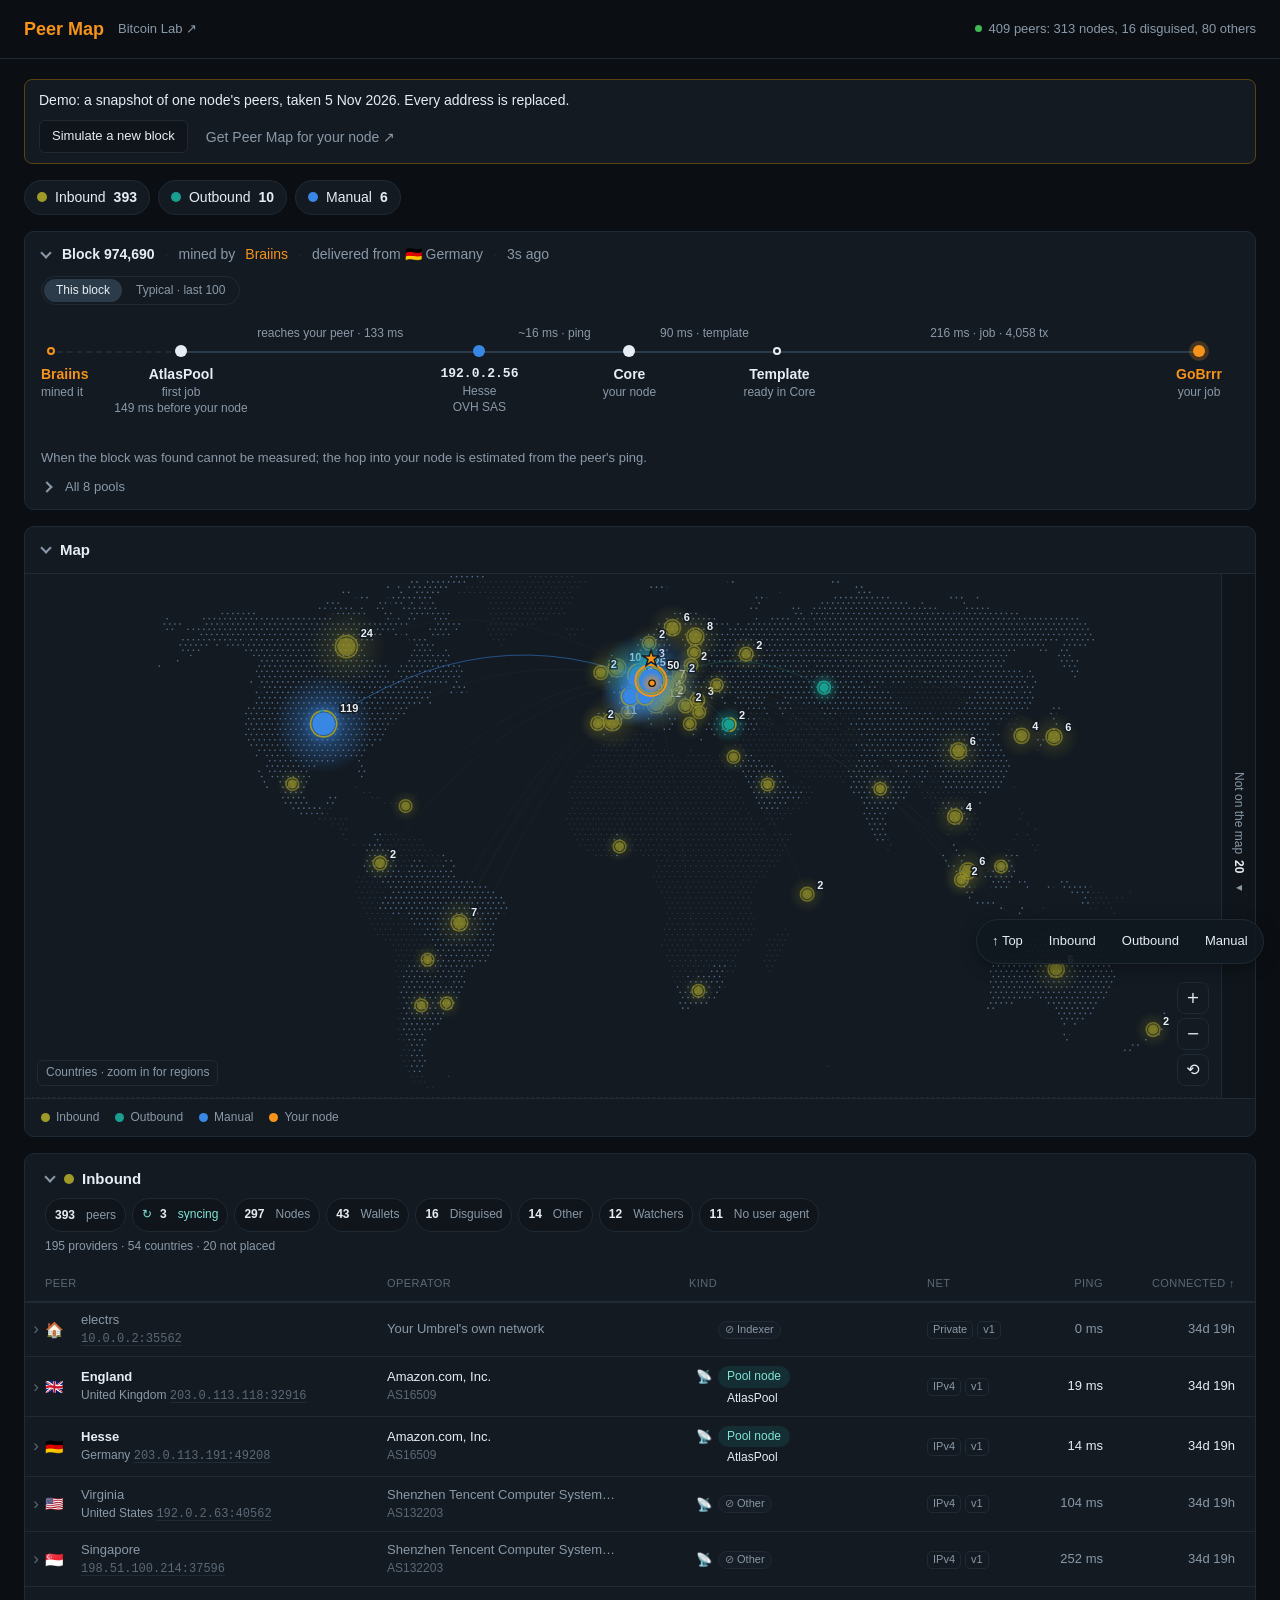
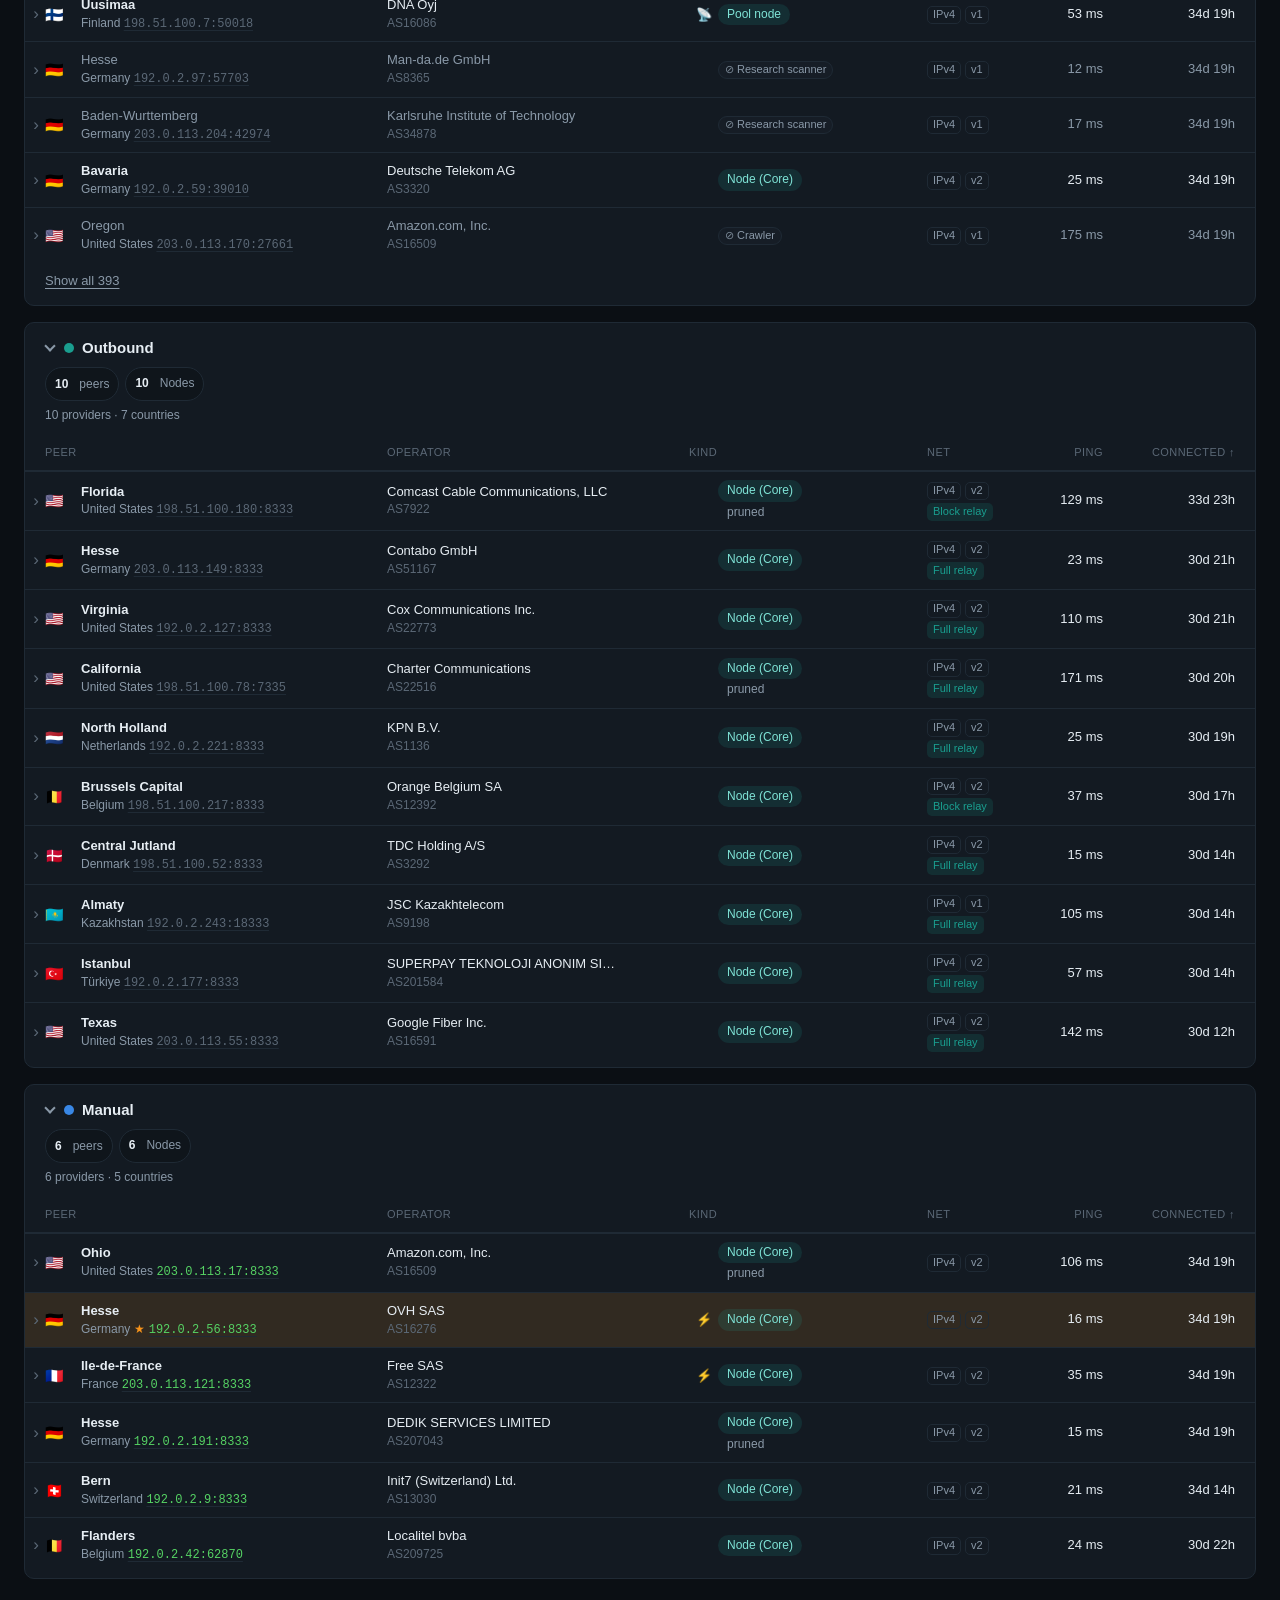
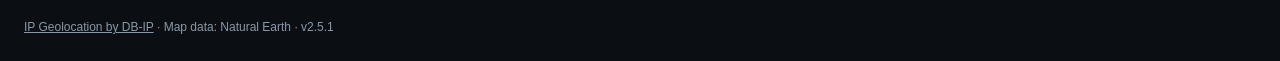
==== index.html @ 1c5660c0 "Peer Map and Bitcoin Lab demo: a snapshot of one node, every address replaced Co-Authored-By: Claude" ====
<!doctype html>
<html lang="en">
<head>
  <meta charset="utf-8">
  <meta name="viewport" content="width=device-width, initial-scale=1">
  <meta name="color-scheme" content="dark">
  <title>Peer Map</title>
  <meta property="og:title" content="Peer Map">
  <meta property="og:type" content="website">
  <meta property="og:image" content="https://peermap.xyz/preview.png">
  <meta property="og:image:width" content="512">
  <meta property="og:image:height" content="512">
  <link rel="icon" href="icon.svg" type="image/svg+xml">
  <link rel="apple-touch-icon" href="apple-touch-icon.png">
  <meta name="theme-color" content="#0b0f14">
  <link rel="stylesheet" href="style.css">
  <script src="demo-sim.js"></script>
  <script src="demo.js"></script>
  <script src="app.js" defer></script>
  <link rel="stylesheet" href="demo-welle.css">
</head>
<body>
  <!-- Rolls across the page once when a new block lands; see pulseBlock in app.js. -->
  <div class="block-wave" id="blockWave" aria-hidden="true"></div>
  <header class="topbar">
    <h1>Peer Map</h1>
    <a id="sibling-link" class="sibling-link" hidden target="bitcoin-lab">Bitcoin Lab &#8599;</a>
    <span class="status-pill" id="status">Loading peers…</span>
  </header>

  <main>
    <div class="banner banner-demo" id="demo" hidden style="background:var(--panel);border-color:#5a4312;color:var(--text);display:flex;flex-wrap:wrap;align-items:center;gap:10px 18px"><span style="flex:1 1 100%">Demo: a snapshot of one node's peers, taken 5&nbsp;Nov&nbsp;2026. Every address is replaced.</span><button type="button" class="btn" id="demo-block">Simulate a new block</button><a href="https://github.com/benunskilled/peer-map" style="color:var(--muted);text-decoration:none;white-space:nowrap">Get Peer Map for your node &#8599;</a></div><style>#demo::before{content:none}</style>
    <p class="banner banner-error" id="error" hidden></p>
    <div class="banner banner-paused" id="paused" hidden>
      <span>Paused after 30 minutes without activity - Bitcoin Core is not being asked for peers.</span>
      <button class="btn" id="resume">Resume</button>
    </div>

    <div class="filters" role="group" aria-label="Show connection types">
      <button class="chip" data-group="inbound" aria-pressed="true"><span class="swatch"></span>Inbound <b data-count="inbound">0</b></button>
      <button class="chip" data-group="outbound" aria-pressed="true"><span class="swatch"></span>Outbound <b data-count="outbound">0</b></button>
      <button class="chip" data-group="manual" aria-pressed="true"><span class="swatch"></span>Manual <b data-count="manual">0</b></button>
      <span class="place-filter" id="placeFilter" hidden>
        Showing <b id="placeFilterName"></b>
        <button class="linkish" id="placeFilterClear" aria-label="Clear location filter">×</button>
      </span>
      <!-- Set by clicking an entry in a group's kind line. Sits beside the
           location filter and works with it: both at once means both. -->
      <span class="place-filter" id="kindFilter" hidden>
        Only <b id="kindFilterName"></b>
        <button class="linkish" id="kindFilterClear" aria-label="Clear kind filter">×</button>
      </span>
    </div>

    <!-- One block, in the three roles that must not be confused: who mined
         it, which of your peers brought it here first, and which pool turned
         it into fresh work first. Only there when Bitcoin Lab is next door.

         With a Stratum race for the block, the summary and the route stay
         open and only the full pool list folds away. Without one, the card is
         a single line that opens onto who delivered it: then the summary is
         the fold's own label and #blockSummary stays hidden. -->
    <section class="card block-card" id="blockCard" hidden>
      <div class="block-summary" id="blockSummary" hidden></div>
      <div class="block-route" id="blockRoute" hidden></div>
      <details class="block-more" id="blockMore">
        <summary id="blockMoreLabel"></summary>
        <div class="block-body" id="blockBody"></div>
      </details>
    </section>

    <section class="card map-card" id="mapCard">
      <h2 class="map-head" id="mapHead">Map</h2>
      <div class="map-wrap" id="mapWrap">
        <!-- The viewBox is world.json's size (TestMapSizeInHTML), here so the map
             takes its height before world.json arrives: arriving later, it made
             the page 400px taller after a reload had put the reader back. -->
        <svg id="map" viewBox="0 0 1000 438" role="group" aria-label="World map of connected peers">
          <defs>
            <!-- One soft glow per group: the markers are a light on the map, not a chart. -->
            <radialGradient id="glow-manual"><stop offset="0" stop-color="#3987e5" stop-opacity=".9"/><stop offset=".45" stop-color="#3987e5" stop-opacity=".3"/><stop offset="1" stop-color="#3987e5" stop-opacity="0"/></radialGradient>
            <radialGradient id="glow-inbound"><stop offset="0" stop-color="#9e9a28" stop-opacity=".9"/><stop offset=".45" stop-color="#9e9a28" stop-opacity=".28"/><stop offset="1" stop-color="#9e9a28" stop-opacity="0"/></radialGradient>
            <radialGradient id="glow-outbound"><stop offset="0" stop-color="#1a9e8f" stop-opacity=".9"/><stop offset=".45" stop-color="#1a9e8f" stop-opacity=".3"/><stop offset="1" stop-color="#1a9e8f" stop-opacity="0"/></radialGradient>
            <radialGradient id="glow-home"><stop offset="0" stop-color="#f7931a" stop-opacity=".85"/><stop offset="1" stop-color="#f7931a" stop-opacity="0"/></radialGradient>
          </defs>
          <g id="countries"></g>
          <g id="links"></g>
          <g id="markers"></g>
          <g id="fx"></g>
        </svg>
        <span class="map-level"><span id="mapLevel">Countries</span><span class="map-level-hint" id="mapLevelHint"> · zoom in for regions</span></span>
        <div class="zoom" role="group" aria-label="Zoom">
          <button id="zoomIn" aria-label="Zoom in">+</button>
          <button id="zoomOut" aria-label="Zoom out">−</button>
          <button id="zoomReset" aria-label="Reset view">⟲</button>
        </div>
        <div class="tooltip" id="tooltip" role="tooltip" hidden></div>
      </div>

      <button class="side-tab" id="sideToggle" aria-expanded="false" aria-controls="unplaced">
        <span class="side-tab-label">Not on the map <b id="unplacedCount">0</b></span>
      </button>
      <aside class="unplaced" id="unplaced" hidden>
        <h2>Not on the map</h2>
        <p class="hint">Tor, I2P and CJDNS peers have no location. Inbound IPv6 on umbrelOS arrives through docker-proxy, which hides the peer's real address.</p>
        <table class="mini">
          <thead><tr><th scope="col">Network</th><th scope="col"><span class="swatch s-inbound"></span>In</th><th scope="col"><span class="swatch s-outbound"></span>Out</th><th scope="col"><span class="swatch s-manual"></span>Man.</th></tr></thead>
          <tbody id="unplacedBody"></tbody>
        </table>
      </aside>
      <!-- What the colours on the map mean. -->
      <div class="map-legend">
        <span><span class="swatch s-inbound"></span>Inbound</span>
        <span><span class="swatch s-outbound"></span>Outbound</span>
        <span><span class="swatch s-manual"></span>Manual</span>
        <span><span class="swatch s-home"></span>Your node</span>
      </div>
      <!-- On a phone nothing can be hovered, so the marks the tables use are
           said here, folded. A wide screen says them on hover. -->
      <details class="key">
        <summary>What the marks mean</summary>
        <ul>
          <li><b class="hb">⚡</b> Sends you new blocks without being asked</li>
          <li><b class="hb">📡</b> Gets new blocks from you without asking</li>
          <li class="lab-only"><b class="star">★</b> Delivered the newest block first</li>
          <li class="lab-only"><b class="addr-txt delivered">green address</b> Has delivered a block first</li>
          <li><b class="never-mark">⊘</b> Can't deliver a block first</li>
          <li><span class="kind disg">Disguised</span> Probably not the software it says it is</li>
          <li><b>Tor exit</b> Location and operator are the exit's, not the peer's</li>
        </ul>
      </details>
    </section>

    <div class="tables" id="tables" aria-busy="true"><section class="card group-card skeleton-card"><div class="group-head"><h2>Inbound</h2></div><div class="sk-row"><i></i><i></i></div><div class="sk-row"><i></i><i></i></div><div class="sk-row"><i></i><i></i></div><div class="sk-row"><i></i><i></i></div></section><section class="card group-card skeleton-card"><div class="group-head"><h2>Outbound</h2></div><div class="sk-row"><i></i><i></i></div><div class="sk-row"><i></i><i></i></div><div class="sk-row"><i></i><i></i></div><div class="sk-row"><i></i><i></i></div></section><section class="card group-card skeleton-card"><div class="group-head"><h2>Manual</h2></div><div class="sk-row"><i></i><i></i></div><div class="sk-row"><i></i><i></i></div><div class="sk-row"><i></i><i></i></div><div class="sk-row"><i></i><i></i></div></section></div>
  </main>

  <footer class="foot">
    <a href="https://db-ip.com" target="_blank" rel="noopener noreferrer">IP Geolocation by DB-IP</a>
    · Map data: Natural Earth
    · <span id="version"></span>
  </footer>
</body>
</html>
---- style.css ----
/* Same palette and shapes as the Bitcoin Lab dashboard, so the two apps look
   like one family. Dark only: umbrelOS is dark, and a page that flips to
   light with the system setting flashes white inside it. */
:root {
  color-scheme: dark;
  --bg: #0b0f14;
  --panel: #131a22;
  --panel-2: #0f151b;
  --border: #1f2a35;
  --text: #e6edf3;
  --muted: #8a99a8;
  --faint: #5b6876;
  --accent: #f7931a;
  --good: #3fb950;
  --bad: #f85149;

  --land: #1f2a35;
  --land-hot: #2c3b4a;
  --land-edge: #131a22;

  /* Connection types. One set for both apps of this pair: a peer has the same
     colour in Peer Map and in Bitcoin Lab, because it is the same peer.
     Validated as a categorical set against --panel: worst pair CVD dE 12.6
     (protanopia), normal-vision dE 15.1, contrast >= 3:1.
     Inbound used to be an orange-red, which read as a warning - an inbound peer
     is not a problem - and left no room for any other meaning in red. The
     yellow leans green on purpose, to keep its distance from the Bitcoin orange
     the title and the buttons wear. Nothing here is red: red is kept for the
     Kind pill of a disguised or LinkingLion peer. */
  --manual: #3987e5;
  --inbound: #9e9a28;
  --outbound: #1a9e8f;
}

* { box-sizing: border-box; }
[hidden] { display: none !important; }

body {
  margin: 0;
  background: var(--bg);
  color: var(--text);
  font-family: -apple-system, BlinkMacSystemFont, "Segoe UI", Roboto, sans-serif;
  font-size: 14px;
  line-height: 1.45;
}

/* The header is the same in Bitcoin Lab: title, the other app beside it,
   status on the right - on a phone the status goes under the title. */
.topbar {
  display: flex;
  align-items: center;
  justify-content: space-between;
  padding: 16px 24px;
  border-bottom: 1px solid var(--border);
}
.topbar h1 { font-size: 18px; margin: 0; color: var(--accent); }
/* The link to the other app in the pair. Quiet on purpose: it is an offer, not
   a part of this dashboard. Hidden until the server has said whether Bitcoin
   Lab is installed: then it opens the app or, without it, its GitHub page. */
.sibling-link { margin-right: auto; padding-left: 14px; font-size: 13px; color: var(--muted); text-decoration: none; }
.sibling-link:hover { color: var(--text); }
/* The star in the tables and on the map marks the peer that brought the newest
   block here. It lasts two minutes. */
.peers td .star { color: var(--accent); margin-right: 4px; }
/* On the map the same star sits above the marker that holds the peer, and the
   ring underneath it picks the marker out of a crowded cluster. */
.marker.delivered .ring { stroke: var(--accent); stroke-width: 2; }
.marker .delivered-star { fill: var(--accent); font-size: 13px; paint-order: stroke; stroke: var(--panel); stroke-width: 3px; }

/* ---- one block, all three roles ---- */
.block-card { padding: 0; }
.block-summary, .block-more > summary {
  padding: 12px 16px; display: flex; flex-wrap: wrap;
  align-items: baseline; gap: 4px 10px; font-size: 14px; color: var(--muted);
}
.block-more > summary { cursor: pointer; }
.block-more > summary::-webkit-details-marker { display: none; }
/* A drawn chevron, as in Bitcoin Lab: the old 11px glyph read as a dot. */
.block-more > summary::before {
  content: ""; flex: none; align-self: center; width: 6px; height: 6px; margin: 0 4px 0 2px;
  border-right: 2px solid var(--muted); border-bottom: 2px solid var(--muted);
  transform: rotate(-45deg); transition: transform .15s ease;
}
.block-more > summary:hover::before { border-color: var(--text); }
.block-more[open] > summary::before { transform: translateY(-2px) rotate(45deg); }
/* Under a route the fold is only the full pool list, so it reads as a small
   link rather than as the card's headline. */
.block-more.minor > summary { padding: 0 16px 12px; font-size: 13px; }

/* ---- the route: to scale from the first job, see renderRoute ---- */
.block-route { padding: 0 16px 10px; }
.rt { position: relative; height: 128px; margin: 4px 0 2px; }
.rt-track, .rt-stub { position: absolute; top: 32px; height: 0; border-top: 2px solid var(--land-hot); }
.rt-stub { border-top-style: dashed; border-top-color: var(--border); }
.rt-dot {
  position: absolute; top: 26px; width: 12px; height: 12px; margin-left: -6px;
  border-radius: 50%; background: var(--text);
}
.rt-dot.pool { width: 8px; height: 8px; top: 28px; margin-left: 0; border: 2px solid var(--accent); background: var(--panel); }
.rt-dot.peer { background: var(--muted); }
.rt-dot.peer.manual { background: var(--manual); }
.rt-dot.peer.inbound { background: var(--inbound); }
.rt-dot.peer.outbound { background: var(--outbound); }
.rt-dot.own { background: var(--accent); box-shadow: 0 0 0 4px rgba(247, 147, 26, .22); }
.rt-dot.tpl { width: 8px; height: 8px; top: 28px; margin-left: -6px; background: var(--panel); border: 2px solid var(--text); }
.rt-lab.peer.plain b { font-family: inherit; font-size: 14px; }
.rt-switch { display: inline-flex; gap: 2px; margin: 0 0 10px; padding: 2px; border: 1px solid var(--border); border-radius: 999px; }
.rt-switch button {
  border: 0; background: none; color: var(--muted); font: inherit; font-size: 12px;
  padding: 3px 12px; border-radius: 999px; cursor: pointer;
}
.rt-switch button.on { background: var(--land-hot); color: var(--text); }
.rt-seg {
  position: absolute; top: 6px; transform: translateX(-50%); white-space: nowrap;
  font-size: 12px; color: var(--muted); font-variant-numeric: tabular-nums;
}
.rt-lab {
  position: absolute; top: 46px; transform: translateX(-50%); text-align: center;
  white-space: nowrap; line-height: 1.35;
}
.rt-lab.first { transform: none; text-align: left; }
.rt-lab b { display: block; max-width: 200px; overflow: hidden; text-overflow: ellipsis; font-size: 14px; font-weight: 600; color: var(--text); }
.rt-lab .t { display: block; font-size: 13px; color: var(--text); font-variant-numeric: tabular-nums; }
.rt-lab small {
  display: block; font-size: 12px; color: var(--muted);
  max-width: 200px; overflow: hidden; text-overflow: ellipsis;
}
.rt-lab.first small { margin-right: auto; }
.rt-lab.pool b, .rt-lab.own b, .rt-lab.own .t { color: var(--accent); }
.rt-lab.peer b { font-family: ui-monospace, SFMono-Regular, Menlo, monospace; font-size: 13px; }
.rt-list { width: 100%; border-collapse: collapse; font-size: 13px; margin-bottom: 6px; }
.rt-list td { padding: 3px 10px 3px 0; border-bottom: 1px solid var(--border); }
.rt-list tr:last-child td { border-bottom: 0; }
.rt-list .n { font-weight: 600; color: var(--text); white-space: nowrap; }
.rt-list .num { text-align: right; font-variant-numeric: tabular-nums; white-space: nowrap; width: 1%; }
/* One line on a phone too: a long provider ("Hesse · Amazon.com, Inc.") is cut
   with … and kept whole in the tooltip. max-width: 0 lets the cell take the
   rest of the row instead of widening the table. */
.rt-list .miss { color: var(--muted); max-width: 0; width: 100%; white-space: nowrap; overflow: hidden; text-overflow: ellipsis; }
.rt-list tr.pool .n, .rt-list tr.own .n, .rt-list tr.own .num { color: var(--accent); }
.block-route .note { margin: 0; font-size: 13px; color: var(--muted); }
.block-card .b-height { color: var(--text); font-weight: 600; font-variant-numeric: tabular-nums; }
.block-card .b-sep { color: var(--border); }
.block-card .b-pool { color: var(--accent); }
.block-card .b-pool.raw { color: var(--muted); font-style: italic; }
.block-body { padding: 0 16px 16px; display: flex; flex-direction: column; gap: 14px; }
.block-body h3 {
  margin: 0 0 6px; font-size: 11.5px; letter-spacing: .08em; text-transform: uppercase;
  color: var(--muted); font-weight: 500;
}
.block-body table { width: 100%; border-collapse: collapse; font-size: 13px; }
.block-body td { padding: 4px 10px 4px 0; border-bottom: 1px solid var(--border); }
/* The first and last columns are as wide as their content; whatever is in the
   middle - a location, a pool name - takes the rest. */
.block-body td:first-child, .block-body td:last-child { width: 1%; white-space: nowrap; }
.block-body tr:last-child td { border-bottom: 0; }
.block-body .mono { font-family: ui-monospace, SFMono-Regular, Menlo, monospace; font-size: 12px; }
.block-body .num { text-align: right; font-variant-numeric: tabular-nums; white-space: nowrap; }
.block-body .own { color: var(--accent); }
.block-body .miss { color: var(--muted); }
@media (max-width: 600px) {
  /* On a phone the three columns squeezed the place onto two lines: the
     address takes a line of its own, place and operator share the next. */
  .block-body table.firsts tr { display: flex; flex-wrap: wrap; column-gap: 10px; padding: 4px 0; border-bottom: 1px solid var(--border); }
  .block-body table.firsts tr:last-child { border-bottom: 0; }
  .block-body table.firsts td { display: block; width: auto; padding: 0; border: 0; white-space: normal; }
  .block-body table.firsts td:first-child { flex-basis: 100%; }
}
.block-body .note { margin: 0; font-size: 13px; color: var(--muted); }

.status-pill { font-size: 13px; color: var(--muted); font-variant-numeric: tabular-nums; }

main {
  padding: 20px 24px 40px;
  display: flex;
  flex-direction: column;
  gap: 16px;
  max-width: 1400px;
  margin: 0 auto;
}
@media (max-width: 600px) {
  .topbar { flex-wrap: wrap; gap: 4px 0; padding: 14px 16px; }
  .status-pill { flex-basis: 100%; font-size: 12px; }
  main { padding: 16px 16px 32px; }
}

.card {
  background: var(--panel);
  border: 1px solid var(--border);
  border-radius: 10px;
}

.banner { margin: 0; padding: 10px 14px; border-radius: 8px; border: 1px solid var(--border); background: var(--panel); }
.banner-demo { border-color: #5a4312; }
.banner-demo::before { content: "● "; color: var(--accent); }
.banner-error { border-color: var(--bad); }
.banner-error::before { content: "⚠ "; color: var(--bad); }
.banner-paused { display: flex; align-items: center; justify-content: space-between; gap: 12px; flex-wrap: wrap; border-color: var(--accent); }
code { font-size: 12px; background: var(--panel-2); border: 1px solid var(--border); border-radius: 4px; padding: 0 4px; }

.btn {
  font: inherit; font-size: 13px; color: var(--text); background: var(--panel-2);
  border: 1px solid var(--border); border-radius: 6px; padding: 6px 12px; cursor: pointer;
}
.btn:hover { border-color: var(--accent); }

.filters { display: flex; flex-wrap: wrap; align-items: center; gap: 8px; }
.chip {
  display: inline-flex; align-items: center; gap: 8px;
  min-height: 34px; padding: 6px 12px; border-radius: 999px;
  border: 1px solid var(--border); background: var(--panel); color: var(--text);
  font: inherit; cursor: pointer;
}
.chip b { font-weight: 600; font-variant-numeric: tabular-nums; }
/* The count in a table head looks like a chip but does nothing when clicked. */
.chip.count { cursor: default; }
.chip[aria-pressed="false"] { color: var(--muted); }
.chip[aria-pressed="false"] .swatch { background: transparent; box-shadow: inset 0 0 0 2px var(--muted); }
.chip:focus-visible, .zoom button:focus-visible, .side-tab:focus-visible, .btn:focus-visible,
th button:focus-visible, summary:focus-visible { outline: 2px solid var(--accent); outline-offset: 2px; }

.swatch { display: inline-block; width: 10px; height: 10px; border-radius: 50%; flex: none; }
.chip[data-group="manual"] .swatch, .s-manual { background: var(--manual); }
.chip[data-group="inbound"] .swatch, .s-inbound { background: var(--inbound); }
.chip[data-group="outbound"] .swatch, .s-outbound { background: var(--outbound); }

.place-filter { display: inline-flex; align-items: center; gap: 6px; color: var(--muted); margin-left: 4px; }
.place-filter b { color: var(--text); font-weight: 600; }
td .about { font-size: 12px; color: var(--muted); white-space: pre-line; }
.linkish { border: 0; background: none; color: var(--muted); font-size: 18px; line-height: 1; cursor: pointer; padding: 4px 6px; }
.linkish:hover { color: var(--text); }

/* ---- map card: map | side tab | (optional) panel ---- */
.map-card { display: flex; flex-wrap: wrap; overflow: hidden; }
.map-wrap { position: relative; flex: 1 1 auto; min-width: 0; touch-action: none; }
#map { display: block; width: 100%; height: auto; cursor: grab; user-select: none; }
#map.dragging { cursor: grabbing; }
.land { fill: var(--land); stroke: var(--land-edge); stroke-width: 0.6; }
.land.hot { fill: var(--land-hot); }
/* World view: a dot grid instead of filled countries (see buildDots). The
   shapes fade in as the dots fade out on the way to regions (--dots, set in
   applyView). Without the grid (no canvas) the shapes simply stay. */
#map.dotted .land { fill-opacity: calc(1 - var(--dots, 1)); stroke-opacity: calc(1 - var(--dots, 1)); }
.dots { opacity: var(--dots, 1); pointer-events: none; }
.dots path { fill: none; stroke-linecap: round; stroke-width: 1.15; }
#dotsAll { stroke: #2b3a49; }
#dotsHot { stroke: #4f6e8c; stroke-width: 1.35; }
/* Arcs from every place to this node; the manual ones a little brighter. */
.link { fill: none; stroke-width: 0.7; stroke-opacity: 0.16; stroke-linecap: round; pointer-events: none; }
.l-manual { stroke: var(--manual); stroke-opacity: 0.5; stroke-width: 1; }
.l-inbound { stroke: var(--inbound); stroke-opacity: 0.08; }
.l-outbound { stroke: var(--outbound); stroke-opacity: 0.3; }
.home-mark { pointer-events: none; }
.home-dot { fill: var(--accent); stroke: var(--bg); stroke-width: 1.2; }
.fx-head { fill: #ffd29a; }
.fx-trail { fill: none; stroke: var(--accent); stroke-linecap: round; filter: drop-shadow(0 0 3px var(--accent)); }
.fx-ring { fill: none; stroke: var(--accent); stroke-width: 1.6; }
.marker { cursor: pointer; }
.marker .ring { fill: none; stroke: transparent; }
/* Inbound-only places stay in the background, behind your own and outbound. */
.marker.back .glow { opacity: 0.45; }
.marker.back .core, .marker.back .seg { opacity: 0.6; }
.marker.back:is(:hover, :focus-visible, .selected) :is(.glow, .core, .seg) { opacity: 1; }
.marker .seg { fill: none; stroke-width: 1.6; stroke-linecap: round; }
.seg-manual { stroke: var(--manual); }
.seg-inbound { stroke: var(--inbound); }
.seg-outbound { stroke: var(--outbound); }
.core.c-manual { fill: var(--manual); }
.core.c-inbound { fill: var(--inbound); }
.core.c-outbound { fill: var(--outbound); }
.marker .sel { fill: none; stroke: transparent; }
.marker.selected .sel { stroke: var(--text); stroke-width: 1.5; }
.marker text { fill: var(--text); font-size: 11px; font-weight: 600; paint-order: stroke; stroke: var(--panel); stroke-width: 3px; pointer-events: none; }

.map-level {
  position: absolute; left: 12px; bottom: 12px; font-size: 12px; color: var(--muted);
  background: var(--panel); border: 1px solid var(--border); border-radius: 6px; padding: 3px 8px; pointer-events: none;
}
.zoom { position: absolute; right: 12px; bottom: 12px; display: flex; flex-direction: column; gap: 4px; }
.zoom button {
  width: 32px; height: 32px; border-radius: 8px; border: 1px solid var(--border);
  background: var(--panel); color: var(--text); font: 16px/1 system-ui, sans-serif; cursor: pointer;
}
.zoom button:hover { border-color: var(--accent); }
@media (max-width: 600px) {
  /* On a phone the world is small and the buttons covered Asia and Australia:
     the box grows by a strip under the map, and the buttons sit in it, in a row. */
  .map-wrap { padding-bottom: 36px; }
  .zoom { right: 6px; bottom: 4px; gap: 4px; flex-direction: row; }
  .zoom button { width: 28px; height: 28px; }
  .map-level { left: 6px; bottom: 8px; font-size: 11px; }
  .map-level-hint { display: none; }
}

.tooltip {
  position: absolute; pointer-events: none; z-index: 2; min-width: 170px;
  background: var(--panel-2); color: var(--text); border: 1px solid var(--border); border-radius: 8px;
  padding: 8px 10px; box-shadow: 0 6px 18px rgba(0, 0, 0, 0.5);
}
.tooltip h3 { margin: 0; font-size: 13px; }
.tooltip .sub { color: var(--muted); font-size: 12px; margin-bottom: 4px; }
.tooltip .row { display: flex; align-items: center; gap: 8px; color: var(--muted); }
.tooltip .row b { margin-left: auto; color: var(--text); font-variant-numeric: tabular-nums; }

.side-tab {
  flex: none; width: 34px; border: 0; border-left: 1px solid var(--border);
  background: var(--panel-2); color: var(--muted); cursor: pointer; padding: 12px 0; font: inherit; font-size: 12px;
}
.side-tab:hover { color: var(--text); }
.side-tab-label { writing-mode: vertical-rl; display: inline-flex; align-items: center; gap: 6px; }
.side-tab-label::after { content: "◂"; }
.side-tab[aria-expanded="true"] .side-tab-label::after { content: "▸"; }
.side-tab b { color: var(--text); font-weight: 600; font-variant-numeric: tabular-nums; }

.unplaced { flex: none; width: 290px; border-left: 1px solid var(--border); padding: 16px; }
.unplaced h2 { font-size: 15px; margin: 0 0 6px; }
.hint { color: var(--muted); margin: 0 0 12px; font-size: 12px; }
.mini { width: 100%; border-collapse: collapse; font-variant-numeric: tabular-nums; font-size: 13px; }
.mini th, .mini td { padding: 6px 4px; text-align: right; border-bottom: 1px solid var(--border); }
.mini th:first-child, .mini td:first-child { text-align: left; }
.mini th { font-weight: 500; color: var(--muted); font-size: 11px; white-space: nowrap; }
.mini .swatch { width: 8px; height: 8px; margin-right: 4px; }

@media (max-width: 860px) {
  /* Stacked, the map takes the full width and the height that goes with it.
     Still wrapping, the column was sized by the map's content, and the
     browser took a map of no width yet as 300 px (131 high): in Chrome the
     box stayed that low and the map ran over the legend, in Safari the map
     itself shrank to 300 px, now one, now the other as the map redrew. */
  .map-card { flex-direction: column; flex-wrap: nowrap; }
  .map-wrap { flex: none; width: 100%; }
  .side-tab { width: auto; border-left: 0; border-top: 1px solid var(--border); padding: 8px 12px; text-align: left; }
  .side-tab-label { writing-mode: horizontal-tb; }
  .side-tab-label::after { content: "▾"; }
  .side-tab[aria-expanded="true"] .side-tab-label::after { content: "▴"; }
  .unplaced { width: auto; border-left: 0; border-top: 1px solid var(--border); }
}

/* ---- tables: one card per group; inbound shows its top ten (see renderTables) ---- */
.tables { display: grid; grid-template-columns: minmax(0, 1fr); gap: 16px; }
.group-card { padding: 14px 0 6px; }
.group-head { display: flex; align-items: center; flex-wrap: wrap; gap: 8px 12px; padding: 0 20px; }
.group-head h2 { margin: 0; font-size: 15px; display: flex; align-items: center; gap: 8px; }
.group-card > .scroll, .group-card > .empty { margin-top: 12px; }
.group-card > .more {
  all: unset; cursor: pointer; display: inline-block; margin: 10px 20px 8px; color: var(--muted); font-size: 13px;
  text-decoration: underline; text-underline-offset: 3px;
}
.group-card > .more:hover { color: var(--text); }
.group-card > .more:focus-visible { outline: 2px solid var(--accent); outline-offset: 2px; border-radius: 2px; }

.scroll { overflow-x: auto; }
table.peers { width: 100%; border-collapse: separate; border-spacing: 0; font-size: 13px; font-variant-numeric: tabular-nums; }
/* The three groups share their column widths (alignColumns in app.js): each
   table is measured at its natural width, then laid out fixed so the same
   widths land in the same places. */
table.peers.measure { width: auto; }
table.peers.aligned { table-layout: fixed; }
.peers.aligned td { overflow: hidden; text-overflow: ellipsis; }
/* Laid out, the kind's line may use the whole column; measured, it keeps
   its cap, so one long line does not cost every table a column. */
.peers.aligned small.ua { max-width: none; }
.peers th, .peers td { padding: 9px 12px; text-align: left; white-space: nowrap; border-bottom: 1px solid var(--border); }
.peers tbody tr:not(.focus):not(.delivered-now):hover td { background: #17202a; }
.peers th:first-child, .peers td:first-child { padding-left: 20px; }
.peers th:last-child, .peers td:last-child { padding-right: 20px; }
.peers tbody tr:last-child td { border-bottom: 0; }
.peers th { font-weight: 500; color: var(--faint); font-size: 11px; letter-spacing: .04em; text-transform: uppercase; }
.peers th button { all: unset; cursor: pointer; }
/* After the reset above, which took the focus ring with it. */
.peers th button:focus-visible { outline: 2px solid var(--accent); outline-offset: 2px; }
.peers th[aria-sort="ascending"] button::after { content: " ↑"; }
.peers th[aria-sort="descending"] button::after { content: " ↓"; }
.peers .num { text-align: right; }
.peers .dim { color: var(--muted); }
/* The address doubles as the way over to Bitcoin Lab; it should read as a link
   without turning the table into a wall of blue. */
.peer-jump { color: inherit; text-decoration: underline; text-underline-offset: 3px; text-decoration-color: var(--border); }
.peer-jump:hover { color: var(--accent); text-decoration-color: var(--accent); }
/* Software that passes no blocks on: the row in muted text and a quiet ⊘ pill rather than a colour -
   every hue in this window already means a connection type, and a fourth meaning on the same axis is one a
   colour-blind reader cannot separate. It is not a fault either; a wallet is doing what a wallet does. */
.peers tr.weak td { color: var(--muted); }
/* A peer that has brought a block: its address in green, the same as in Bitcoin Lab. Only the address - whole green
   rows were a lot of colour for one bit. The orange of the newest block's deliverer stays a row. */
.peers tr.delivered-ever .addr-txt { color: #56d364; }
/* The newest block's deliverer, while its star is up - the same two minutes. */
.peers tr.delivered-now td { background: rgba(247,147,26,.13); }
.peers tr.focus td { background: rgba(247,147,26,.10); }
.peers tr.focus td:first-child { box-shadow: inset 3px 0 0 var(--accent); }

/* A table too wide for its card: each row becomes a small card, the address
   on top, the other values wrapping below it. Nothing scrolls sideways. The
   labels are only for values that do not explain themselves. */
/* A tight table drops columns before it turns into cards (fitTables). The
   doubled class outranks the card rules, which show every cell. */
.scroll.scroll[data-drops="1"] .k-conntime,
.scroll.scroll[data-drops="2"] .k-conntime, .scroll.scroll[data-drops="2"] .k-ping,
.scroll.scroll[data-drops="3"] .k-conntime, .scroll.scroll[data-drops="3"] .k-ping, .scroll.scroll[data-drops="3"] .k-net,
.scroll.scroll[data-drops="4"] .k-conntime, .scroll.scroll[data-drops="4"] .k-ping, .scroll.scroll[data-drops="4"] .k-net,
.scroll.scroll[data-drops="4"] .k-operator { display: none; }
.scroll.cards { overflow-x: visible; }
.scroll.cards table, .scroll.cards tbody { display: block; }
.scroll.cards thead { display: none; }
.cards.cards table tr { display: flex; flex-wrap: wrap; align-items: baseline; gap: 3px 14px; padding: 10px 16px; border-bottom: 1px solid var(--border); }
.cards.cards table tr:last-child { border-bottom: 0; }
.cards.cards table tr td { display: block; padding: 0; border: 0; max-width: 100%; min-width: 0; background: none; }
.cards.cards table tr td.k-kind .ua { white-space: normal; }
.cards.cards table tr td.k-kind .about { white-space: pre-line; }
.cards.cards table tr td.k-ping::before,
.cards.cards table tr td.k-conntime::before {
  content: attr(data-label); margin-right: 5px;
  color: var(--muted); font-size: 10px; letter-spacing: .04em; text-transform: uppercase;
}
.cards.cards tr.delivered-now { background: rgba(247,147,26,.13); }
.cards.cards tr.focus { background: rgba(247,147,26,.10); box-shadow: inset 3px 0 0 var(--accent); }
.cards.cards tr.focus td:first-child { box-shadow: none; }
.empty { color: var(--muted); margin: 0 20px 8px; }
/* The mix of peer kinds under a group heading: a summary, not a heading of
   its own, so it stays quiet enough to skip over. */
.kinds { color: var(--muted); font-size: 12px; margin: 6px 20px 0; }

.foot { color: var(--muted); font-size: 12px; max-width: 1400px; margin: 0 auto; padding: 0 24px 24px; }
.foot a { color: var(--muted); }

/* ---- the wave: rolls across the page once when a new block lands ---- */
.block-wave { position: fixed; inset: 0; pointer-events: none; z-index: 20; opacity: 0;
  background: linear-gradient(90deg, transparent 0%, rgba(247,147,26,0) 35%, rgba(247,147,26,.14) 48%, rgba(255,190,110,.28) 50%, rgba(247,147,26,.14) 52%, rgba(247,147,26,0) 65%, transparent 100%);
  background-size: 300% 100%; }
.block-wave.run { animation: block-wave-roll 1.4s ease-out; }
@keyframes block-wave-roll { 0% { opacity: 1; background-position: 100% 0; } 85% { opacity: 1; } 100% { opacity: 0; background-position: 0% 0; } }
@media (prefers-reduced-motion: reduce) { .block-wave.run { animation: none; } }

/* ---- V2 design ---- */
.map-legend { flex: 1 1 100%; display: flex; flex-wrap: wrap; gap: 6px 16px; padding: 10px 16px; border-top: 1px solid var(--border); color: var(--muted); font-size: 12px; }
.map-legend .swatch { width: 9px; height: 9px; margin-right: 6px; vertical-align: -1px; }
.s-home { background: var(--accent); }

/* Group heading: the name, then the count and the kinds as chips. */
.kinds.chips { display: flex; flex-wrap: wrap; gap: 6px; margin: 0; }
/* Under the name in every group, also where a short list would fit beside it
   (Manual). Folded, the count alone stands beside the name. */
.group-card:not(.folded) .group-head > .kinds.chips { flex-basis: 100%; }
.chips .chip { font-size: 12px; color: var(--muted); background: var(--panel-2); border: 1px solid var(--border); border-radius: 999px; padding: 2px 9px; line-height: 1.5; }
.chips .chip i { font-style: normal; color: var(--text); font-weight: 600; margin-right: 3px; }
.kinds.chips .kind-pick { cursor: pointer; font: inherit; font-size: 12px; }
.kinds.chips .kind-pick:hover { color: var(--text); border-color: #33475b; }
.kinds.chips .kind-pick.on { color: var(--text); border-color: var(--accent); }
/* The pools under "Pool node": a second line of chips, one step in. */
/* One level under the kinds: named, and lighter than the kind chips above. */
.kinds.chips.pool-picks { margin: 8px 20px 0 44px; align-items: center; }
/* One level down sits further right, and on one line until "+ n more" is tapped. */
.kinds.chips.pool-picks.one-line { flex-wrap: nowrap; overflow: hidden; }
.kinds.chips.pool-picks.one-line > * { flex: none; }
.pool-picks .picks-label { font-size: 12px; color: var(--muted); margin-right: 2px; }
.kinds.chips.pool-picks .kind-pick { background: transparent; font-size: 11.5px; padding: 1px 8px; }
.ua .pool-name { color: var(--text); }

/* Rows: two lines each. */
.peers td { vertical-align: middle; }
.peers td.peer, .peers td.op { max-width: 280px; overflow: visible; }
.peers td.peer { max-width: 360px; }
.who { display: flex; align-items: center; gap: 10px; min-width: 0; }
.who .flag { font-size: 15px; line-height: 1; margin: 0 7px 0 0; vertical-align: -1px; }
.who-text { min-width: 0; }
.who b, .op-name { display: block; font-weight: 600; max-width: 240px; overflow: hidden; text-overflow: ellipsis; }
.op-name { font-weight: 400; max-width: 230px; }
.peers small { display: block; color: var(--muted); font-size: 12px; max-width: 240px; overflow: hidden; text-overflow: ellipsis; }
.peers small.sub { color: var(--faint); }
/* A Tor exit changes what the row means; it should not sit as faint as the AS number. */
.peers .tor-exit { color: var(--text); }
/* Place and address on one line: room for "United States" and a full IPv4
   address with its port, taken from Kind's spare room - Kind still gets
   whatever is left over. */
.peers td.peer small.sub { max-width: 320px; }
.addr-txt { font: 12px ui-monospace, SFMono-Regular, Menlo, monospace; color: var(--faint); }
a.addr-txt:hover { color: var(--accent); }
/* The pill hangs left by its own padding, so its words start where the line under it does. */
.peers .kind { margin-left: -9px; display: inline-block; max-width: 260px; overflow: hidden; text-overflow: ellipsis; vertical-align: bottom; font-size: 12px; padding: 2px 9px; border-radius: 999px; background: #1a2430; color: var(--text); }
.peers .kind.first { background: rgba(31,191,171,.12); color: #7fe3d6; }
.peers .kind.disg, .peers .kind.lion { background: rgba(248,81,73,.12); color: #e5534b; }
/* On an orange or focused row, and on hover, the see-through red would mix into another colour; laid over the
   panel colour it stays the same red as on a plain row. */
.peers tr:is(.delivered-ever, .delivered-now, .focus) .kind:is(.disg, .lion) { background: linear-gradient(rgba(248,81,73,.12), rgba(248,81,73,.12)), var(--panel); }
.peers .kind.never { margin-left: -7px; font-size: 11px; padding: 0 6px; border: 1px solid var(--border); background: #161d26; color: var(--muted); }
.peers .kind .ico { font-size: 11px; opacity: .85; }
/* Compact-block directions sit beside the kind, as quiet marks like in Lab. */
.peers .kind-head { display: inline-grid; grid-template-columns: 32px minmax(0, auto); align-items: center; gap: 6px; max-width: calc(100% + 9px); margin-left: -9px; vertical-align: bottom; }
.peers .hb-marks { display: flex; align-items: center; justify-content: flex-end; gap: 4px; }
.peers .kind-head > .kind { margin-left: 0; min-width: 0; }
.peers .hb { flex: none; font-size: 13px; line-height: 1; cursor: help; }
/* The grey lines under the pill start where the pill does, past the marks' slot (32px + 6px gap). */
.peers td.k-kind > small, .peers td.k-kind > .about { padding-left: 38px; }
.peers td.k-kind > small.ua { max-width: 318px; }
.peers small.ua { max-width: 280px; margin-top: 2px; font-family: inherit; word-break: normal; color: var(--muted); }
/* The software a peer names tells peers apart: as bright as the operator. */
.peers .net { display: inline-block; font-size: 11px; color: var(--muted); border: 1px solid var(--border); border-radius: 5px; padding: 0 5px; margin-right: 4px; }
/* The kind of outbound connection wears the outbound colour, as in Bitcoin Lab.
   On a line of its own: only outbound peers have one, and beside the other
   two tags it set Net's width for all three tables - empty space in two. */
.peers .net.type { color: var(--outbound); background: rgba(26,158,143,.15); border-color: transparent; display: block; width: max-content; margin-top: 3px; }
.peers tr.weak .who b { color: var(--muted); font-weight: 500; }

/* Cards (a phone): the peer on top with its ping beside it on the right,
   the kind and the software below - every card the same three-line shape. */
.cards.cards table tr { display: grid; grid-template-columns: minmax(0, 1fr) auto; gap: 6px 12px; align-items: start; }
.cards.cards table tr td.k-peer { grid-column: 1; grid-row: 1; }
.cards.cards table tr td.k-ping { grid-column: 2; grid-row: 1; text-align: right; white-space: nowrap; }
.cards.cards table tr td.k-ping::before { display: block; margin: 0 0 2px; }
.cards.cards table tr td.k-kind,
.cards.cards table tr td.k-operator,
.cards.cards table tr td.k-net,
.cards.cards table tr td.k-conntime { grid-column: 1 / -1; }
/* On a phone a long operator name or a Tor/I2P address ends in "…" rather
   than pushing the page sideways. The AS number beside the name stays whole. */
.cards.cards table tr td.k-operator { flex: 1 1 100%; display: flex; align-items: baseline; }
.cards.cards table tr td.k-operator .op-name { display: block; flex: 0 1 auto; min-width: 0; max-width: none; white-space: nowrap; overflow: hidden; text-overflow: ellipsis; }
.cards.cards table tr td.k-operator .sub { flex: 0 0 auto; margin-left: 6px; white-space: nowrap; }
.cards.cards table tr td.k-peer .who, .cards.cards table tr td.k-peer .who-text { min-width: 0; max-width: 100%; }
.cards.cards table tr td.k-peer small.sub { display: block; white-space: nowrap; overflow: hidden; text-overflow: ellipsis; }

/* Phone cards: the kind pill takes the place of the ping, beside the place,
   so a card is one row shorter. */
.cards.cards table tr td.k-ping { display: none; }
.cards.cards table tr td.k-kind { display: contents; }
/* The pill lies over the place line only: country and address below it keep
   the whole width, and the place name gives way to the pill. */
.cards.cards table tr td.k-peer { grid-column: 1 / -1; }
.cards.cards table tr td.k-peer .who b { padding-right: var(--kind-space, 132px); max-width: none; }
.cards.cards table tr td.k-kind > .kind-head { grid-column: 2; grid-row: 1; align-self: start; justify-self: end; margin-left: 0; max-width: 200px; position: relative; z-index: 1; }
.cards.cards table tr td.k-kind .kind { max-width: 150px; }
/* On a card the marks need no fixed slot: an empty one would only take room from the place name. */
.cards.cards table tr td.k-kind .kind-head { display: inline-flex; }
.cards.cards table tr td.k-kind .hb-marks:empty { display: none; }
.cards.cards table tr td.k-kind > small, .cards.cards table tr td.k-kind > .about { grid-column: 1 / -1; padding-left: var(--card-indent); }
.cards.cards table tr { --card-indent: 39px; }
.cards.cards table tr td.k-peer .who .flag { display: inline-block; width: 22px; margin-right: 7px; text-align: center; }

/* A node catching up from this one: the arrow turns slowly, like the block
   wave it is quiet, and stands still when motion is reduced. */
.syncing { color: #7fe3d6; cursor: help; }
.sync-ico { display: inline-block; animation: sync-spin 2s linear infinite; }
@keyframes sync-spin { to { transform: rotate(360deg); } }
@media (prefers-reduced-motion: reduce) { .sync-ico { animation: none; } }
.chip.count.syncing, .kinds .chip.syncing { color: #7fe3d6; cursor: help; }
.chip.syncing .sync-ico { color: #7fe3d6; }
button.chip.syncing { cursor: pointer; }

/* A peer opens with everything known of it on a tap or a click: a row of its
   own under the peer, as wide as the table. Its content is 0 wide and as wide as
   the cell, so it never widens a column. */
.peers tbody tr:not(.detail-row) { cursor: pointer; }
.peers tr.open td { background: rgba(255,255,255,.03); }
.peers tr.detail-row td { padding: 0 16px 14px; border-top: 0; background: rgba(255,255,255,.03); white-space: normal; }
.pd { width: 0; min-width: 100%; box-sizing: border-box; display: grid; grid-template-columns: 1.3fr 1fr 1fr; gap: 12px; cursor: default; }
.pd-block { background: var(--panel-2); border: 1px solid var(--border); border-radius: 10px; padding: 12px 14px; min-width: 0; font-size: 13px; line-height: 1.45; }
.pd-block h4 { margin: 0 0 8px; font-size: 11px; font-weight: 600; letter-spacing: .08em; text-transform: uppercase; color: var(--faint); }
.pd-about { margin: 0 0 6px; color: var(--text); }
/* Claims, Probably, Also: the tag on the left, the text wrapping beside it,
   in the same column as the reasons of the flags below. */
.pd-about.tagged { display: grid; grid-template-columns: 92px 1fr; align-items: baseline; }
.pd-tag { display: inline-block; min-width: 62px; font-size: 11px; color: var(--faint); text-transform: uppercase; letter-spacing: .05em; }
.pd-tag.probably { color: var(--accent); }
/* The word on the left, its reason beside it: a second line starts under the
   reason, not under the word, and the reasons of all rows start in one column
   (a longer word moves only its own reason). */
.pd-flag-row { display: grid; grid-template-columns: minmax(92px, max-content) 1fr; align-items: baseline; margin: 0 0 7px; color: var(--muted); }
.pd-flag-row .pd-flag { justify-self: start; }
/* Under "never first" when Bitcoin Lab is not installed: where to find out more. */
.pd-flag-row .pd-more { grid-column: 2; margin-top: 3px; }
.pd-flag-row .pd-more a { color: var(--accent); text-decoration: none; white-space: nowrap; }
.pd-flag-row .pd-more a:hover { text-decoration: underline; text-underline-offset: 3px; }
.pd-flag { display: inline-block; margin-right: 6px; padding: 1px 9px; border-radius: 999px; border: 1px solid var(--border); background: #161d26; color: var(--text); font-size: 12px; white-space: nowrap; }
.pd-flag.sync { color: #7fe3d6; border-color: rgba(31,191,171,.45); background: rgba(31,191,171,.10); }
.pd-facts { display: grid; grid-template-columns: auto minmax(0, 1fr); gap: 5px 10px; margin-bottom: 12px; font-size: 12px; }
.pd-fact { display: contents; }
.pd-fact > span:last-child { text-align: right; font-variant-numeric: tabular-nums; }
.pd-label { font-size: 11px; color: var(--faint); text-transform: uppercase; letter-spacing: .05em; }
.pd-small { font-size: 12px; color: var(--muted); }
.pd-traffic { display: flex; flex-direction: column; gap: 6px; }
.pd-bar { display: flex; height: 8px; border-radius: 999px; overflow: hidden; background: #141b23; gap: 2px; }
.pd-sent { background: var(--accent); min-width: 3px; }
.pd-got { background: #1fbfab; min-width: 3px; }
.pd-ua { margin: 0 0 8px; font-family: ui-monospace, SFMono-Regular, Menlo, monospace; font-size: 12.5px; color: var(--text); overflow-wrap: anywhere; }
.pd-svc { display: flex; flex-wrap: wrap; gap: 5px; margin-bottom: 8px; }
.pd-chip { padding: 1px 8px; border-radius: 6px; background: #1a2430; color: var(--muted); font-size: 11.5px; letter-spacing: .02em; }
.pd-chip.none { color: var(--faint); font-style: italic; }
.pd-where { margin: 6px 0 0; color: var(--muted); }
.pd.pd-two { grid-template-columns: 1fr 1fr; }
@media (max-width: 900px) { .pd { grid-template-columns: 1fr 1fr; } .pd-block:first-child { grid-column: 1 / -1; } }
@media (max-width: 900px) { .pd.pd-two .pd-block:first-child { grid-column: auto; } }
@media (max-width: 600px) { .pd { grid-template-columns: 1fr; } }
/* A phone card: the detail is a block under the card's grid, not a cell in it. */
.cards.cards table tr.detail-row { display: block; border-top: 0; padding: 0; }
.cards.cards table tr.detail-row td { display: block; padding: 0 12px 14px; }
.cards.cards table tr.detail-row td::before { content: none; }
/* The arrow that says a peer opens; it turns down while it is open. */
.who { position: relative; }
.chev { background: none; border: 0; padding: 0; font-family: inherit; position: absolute; left: -15px; top: 50%; margin-top: -9px; width: 12px; text-align: center; font-size: 17px; line-height: 18px; color: var(--faint); transition: transform .15s ease; pointer-events: none; }
.peers tr:hover .chev, .peers tr.open .chev { color: var(--muted); }
.peers tr.open .chev { transform: rotate(90deg); }
.chev:focus-visible { outline: 2px solid var(--muted); outline-offset: 2px; border-radius: 3px; }
@media (prefers-reduced-motion: reduce) { .chev { transition: none; } }
/* The way over to Bitcoin Lab from an opened peer: a button a finger can hit. */
.pd-lab { display: inline-block; margin-top: 10px; padding: 8px 14px; border-radius: 8px; border: 1px solid var(--border); background: #161d26; color: var(--text); font-size: 13px; text-decoration: none; }
.pd-lab:hover { border-color: var(--accent); }
td .about.short { display: -webkit-box; -webkit-line-clamp: 2; -webkit-box-orient: vertical; overflow: hidden; }
td .about.clip { display: -webkit-box; -webkit-line-clamp: 3; -webkit-box-orient: vertical; overflow: hidden; }


/* --- Feel (28.10.2026) --- */
/* Small links get a finger-sized target without looking any bigger. */
.sibling-link, .group-card > .more { position: relative; }
.sibling-link::after, .group-card > .more::after { content: ""; position: absolute; inset: -12px -8px; }
/* Chips change state softly. */
.chip { transition: border-color .12s ease, color .12s ease, background-color .12s ease; }
/* A panel opened by a tap fades in; one redrawn by a refresh does not. */
.detail-row.opening .pd { animation: pd-in .18s ease-out; }
@keyframes pd-in { from { opacity: 0; transform: translateY(-4px); } }
/* A peer that has just connected lights up once. */
tr.arrived > td { animation: arrived 2.4s ease-out; }
/* As a card the row is one box: it lights up whole. */
.cards tr.arrived { animation: arrived 2.4s ease-out; }
.cards tr.arrived > td { animation: none; }
@keyframes arrived { from { background-color: rgba(247, 147, 26, .16); } }
/* Scrolling back up on a phone: the sections, a tap away. */
.jump-bar { position: fixed; z-index: 30; left: 50%; top: 8px; transform: translate(-50%, -64px); display: flex; gap: 4px; padding: 4px; border-radius: 999px; background: rgba(17, 24, 32, .92); border: 1px solid var(--border); box-shadow: 0 4px 16px rgba(0, 0, 0, .35); transition: transform .2s ease; max-width: calc(100vw - 16px); }
.jump-bar.shown { transform: translate(-50%, 0); }
.jump-bar button { font: inherit; font-size: 13px; color: var(--text); background: none; border: 0; padding: 8px 11px; border-radius: 999px; white-space: nowrap; }
.jump-bar button:active { background: var(--panel-2); }
@media (prefers-reduced-motion: reduce) {
  .chip, .jump-bar { transition: none; }
  .detail-row.opening .pd, tr.arrived, tr.arrived > td { animation: none; }
}
/* With a mouse: the row's place on the map lights up. */
.marker.hover .sel { stroke: var(--accent); stroke-width: 2; }
.marker.hover .glow { opacity: 1; }
/* A row reached with the arrow keys. */
#tables tr[data-anchor]:focus { outline: none; }
#tables tr[data-anchor]:focus-visible > td { background: rgba(247, 147, 26, .07); }
#tables tr[data-anchor]:focus-visible > td:first-child { box-shadow: inset 2px 0 0 var(--accent); }
/* Column headings stay in view over a long table (not as cards). */
@media (min-width: 601px) {
  .scroll:not(.cards) { overflow-x: clip; }
  .peers thead th { position: sticky; top: 0; z-index: 3; background: var(--panel); box-shadow: 0 1px 0 var(--border); }
}
/* With a mouse the sections wait in the bottom right corner. */
.jump-bar.corner { left: auto; right: 16px; top: auto; bottom: 16px; transform: translateY(80px); }
.jump-bar.corner.shown { transform: none; }
@media (prefers-reduced-motion: reduce) { .jump-bar.corner { transition: none; } }

/* Before the first answer, grey rows stand where the peers will be: the page
   does not grow by a screen at once when they arrive, and it reads as
   loading rather than as empty. */
.skeleton-card .group-head h2 { color: var(--muted); }
.sk-row { padding: 14px 20px; border-top: 1px solid var(--border); }
.sk-row i { display: block; height: 10px; border-radius: 5px; background: var(--border); opacity: .55; animation: skeleton 1.4s ease-in-out infinite; }
.sk-row i + i { width: 55%; margin-top: 8px; }
.skeleton-card .sk-row:first-of-type { margin-top: 12px; }
@keyframes skeleton { 50% { opacity: .25; } }
@media (prefers-reduced-motion: reduce) { .sk-row i { animation: none; } }

/* The dot in front of the status line: beats on fresh numbers, grey while
   paused or when the backend did not answer. */
.live-dot { display: inline-block; width: 7px; height: 7px; margin-right: 7px; border-radius: 50%; background: #3fb950; vertical-align: 1px; }
.live-dot.stale { background: var(--muted); }
.live-dot.beat { animation: beat .9s ease-out; }
@keyframes beat { 0% { box-shadow: 0 0 0 0 rgba(63, 185, 80, .7); } 100% { box-shadow: 0 0 0 7px rgba(63, 185, 80, 0); } }
@media (prefers-reduced-motion: reduce) { .live-dot.beat { animation: none; } }

/* A phone card: place, address and pill, the same height for every peer.
   What Core saw is in the panel there (28.10.2026). */
.cards.cards table tr td.k-kind small.ua { display: none; }

/* Every card folds to its title on a tap and stays so on this device; open
   unless the reader closed it (28.10.2026). The chevron is Storage's in the
   Lab: down while open, right while folded. */
.fold-title { cursor: pointer; user-select: none; -webkit-user-select: none; }
.fold-title::before {
  content: ""; flex: none; width: 6px; height: 6px; margin: 0 2px 0 1px;
  border-right: 2px solid var(--muted); border-bottom: 2px solid var(--muted);
  transform: translateY(-2px) rotate(45deg); transition: transform .15s ease;
}
.folded .fold-title::before { transform: rotate(-45deg); }
.fold-title:hover::before { border-color: var(--text); }
.fold-title:focus-visible { outline: 2px solid var(--accent); outline-offset: 3px; border-radius: 4px; }
.group-card.folded { padding-bottom: 14px; }
.group-card.folded > :not(.group-head),
.group-card.folded .group-head > :not(h2, .chips),
.group-card.folded .chips > :not(.count) { display: none; }
.map-head { flex: 1 1 100%; margin: 0; padding: 12px 16px; font-size: 15px; display: flex; align-items: center; gap: 8px; border-bottom: 1px solid var(--border); }
.map-card.folded > :not(.map-head) { display: none; }
.map-card.folded .map-head { border-bottom: 0; }
.block-card.folded.has-route > :not(.block-summary) { display: none; }

/* The open inbound list keeps its name and the way back at the top. */
.stick { position: sticky; top: 0; z-index: 6; height: 0; }
.stick > div {
  position: absolute; left: -1px; right: -1px; top: 0; display: flex; align-items: center; gap: 8px;
  padding: 8px 12px 8px 20px; background: var(--panel); border: 1px solid var(--border); border-radius: 0 0 10px 10px;
  box-shadow: 0 6px 16px rgba(0, 0, 0, .35); font-size: 15px; font-weight: 600;
  opacity: 0; pointer-events: none; transition: opacity .15s;
}
.stick > div .swatch { margin-right: 8px; }
.stick > div .btn { margin-left: auto; }
.stick.on > div { opacity: 1; pointer-events: auto; }
/* A soft edge under the bar, so a row passing beneath fades out instead of
   showing half a line. */
.stick > div::after { content: ""; position: absolute; left: 0; right: 0; top: 100%; height: 20px; background: linear-gradient(var(--panel) 35%, transparent); pointer-events: none; }

/* A small byte table, independent of the peer list's phone-card layout. */
.pd-traffic-types { display: grid; grid-template-columns: minmax(0, 1fr) auto auto; gap: 5px 10px; font-size: 12px; }
.pd-traffic-group, .pd-traffic-row { display: contents; }
.pd-traffic-row > span { text-align: right; font-variant-numeric: tabular-nums; white-space: nowrap; }
.pd-traffic-row > span:first-child { text-align: left; white-space: normal; }
.pd-traffic-heading { color: var(--muted); }

/* What the marks mean - phone only, folded; a wide screen says it on hover. */
.key { display: none; flex: 1 1 100%; border-top: 1px solid var(--border); padding: 10px 16px; color: var(--muted); font-size: 12px; }
.key summary { cursor: pointer; }
.key ul { list-style: none; margin: 8px 0 2px; padding: 0; display: grid; gap: 7px; }
.key li { display: grid; grid-template-columns: 104px 1fr; align-items: center; gap: 10px; }
.key li[hidden] { display: none; }
.key li > :first-child { justify-self: start; font-weight: 400; }
.key .hb { font-size: 13px; }
.key .star { color: var(--accent); }
.key .never-mark { color: var(--muted); }
.key .addr-txt.delivered { color: #56d364; }
.key b { color: var(--text); font-weight: 600; }
.key .kind { display: inline-block; font-size: 12px; padding: 2px 9px; border-radius: 999px; background: #1a2430; color: var(--text); white-space: nowrap; }
.key .kind.disg { background: rgba(248,81,73,.12); color: #e5534b; }
@media (max-width: 600px) { .key { display: block; } }
---- demo-welle.css ----
/* Vorschlag: gleichmäßig von knapp links außerhalb bis knapp rechts außerhalb, ausgeblendet erst draußen */
.block-wave { position: fixed; inset: 0; z-index: 999; pointer-events: none; opacity: 0;
  background: linear-gradient(100deg, transparent 0%, transparent 38%, rgba(247,147,26,.55) 48%, rgba(247,147,26,.85) 50%, rgba(247,147,26,.55) 52%, transparent 62%, transparent 100%);
  background-size: 300% 100%; background-position: 105% 0; }
.block-wave.roll, .block-wave.run { animation: block-wave-roll 1.4s linear; }
@keyframes block-wave-roll { 0% { opacity: 1; background-position: 105% 0; } 92% { opacity: 1; } 100% { opacity: 0; background-position: -5% 0; } }
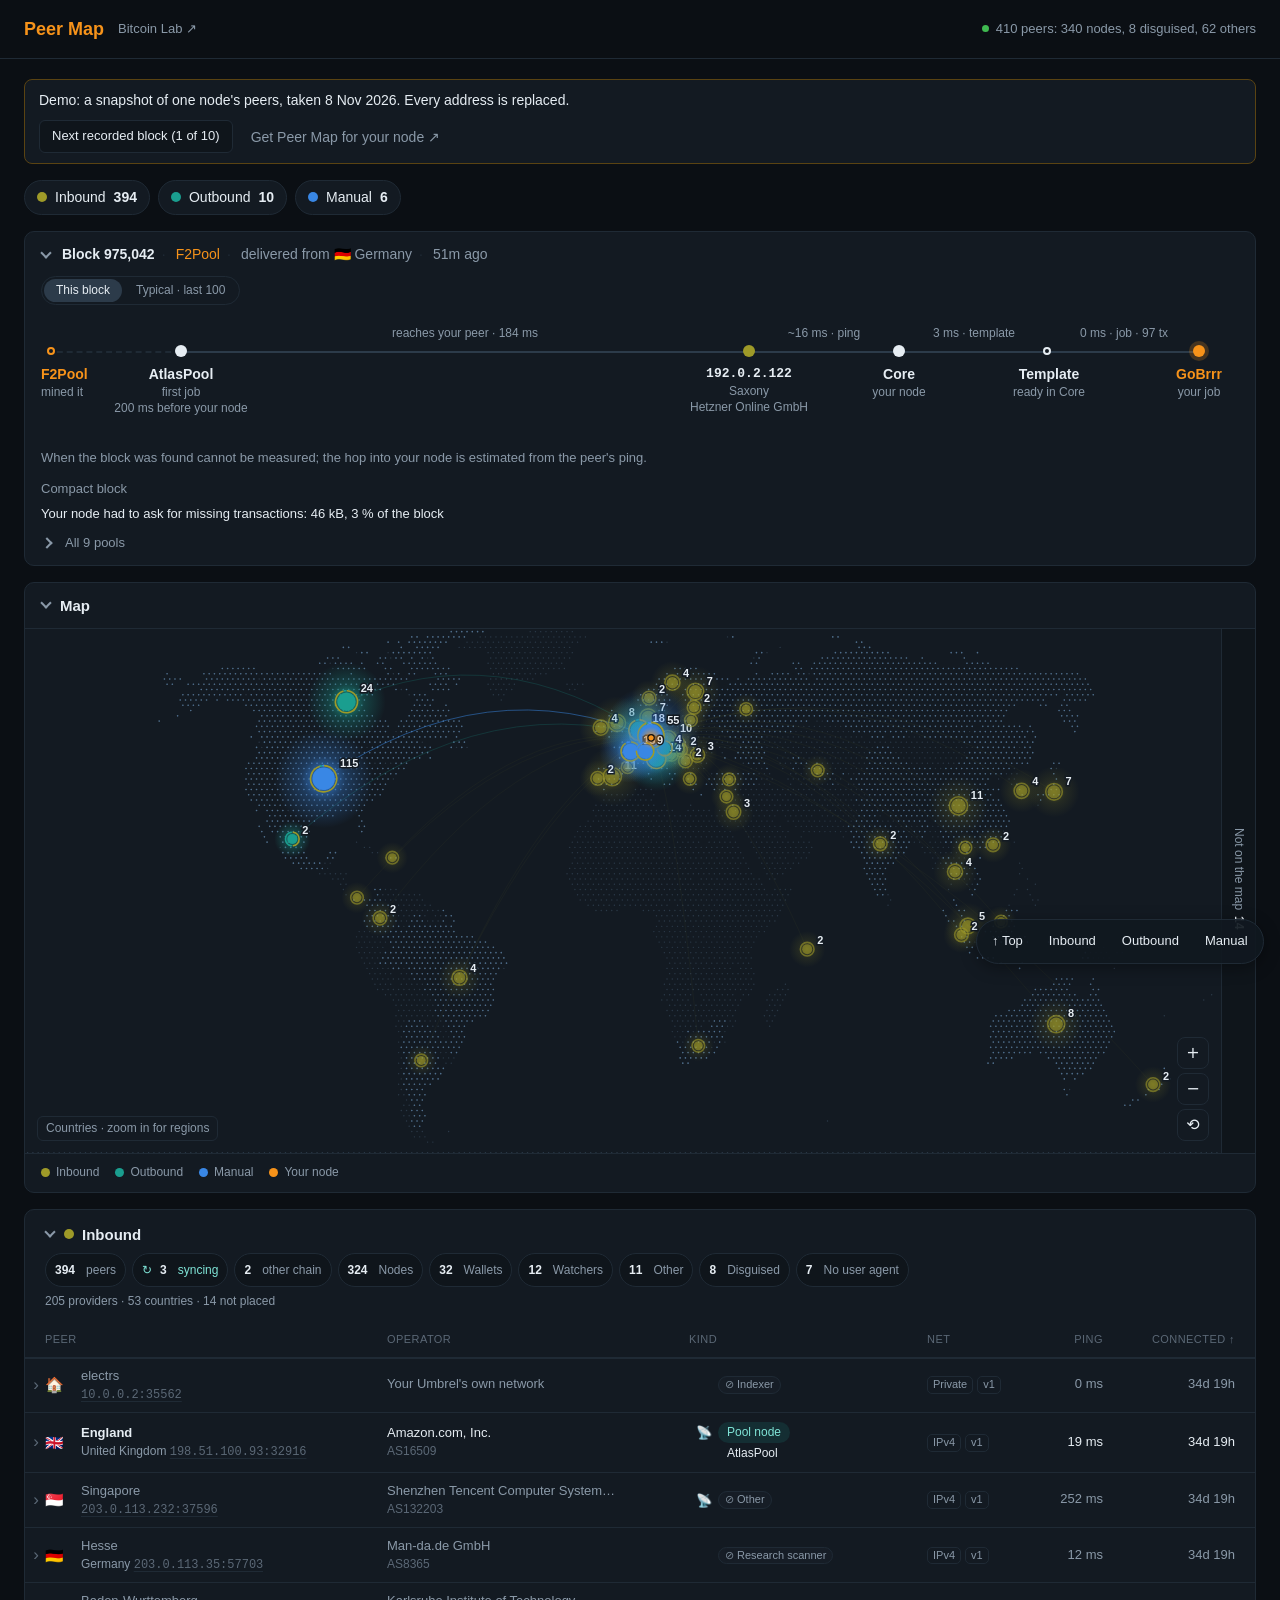
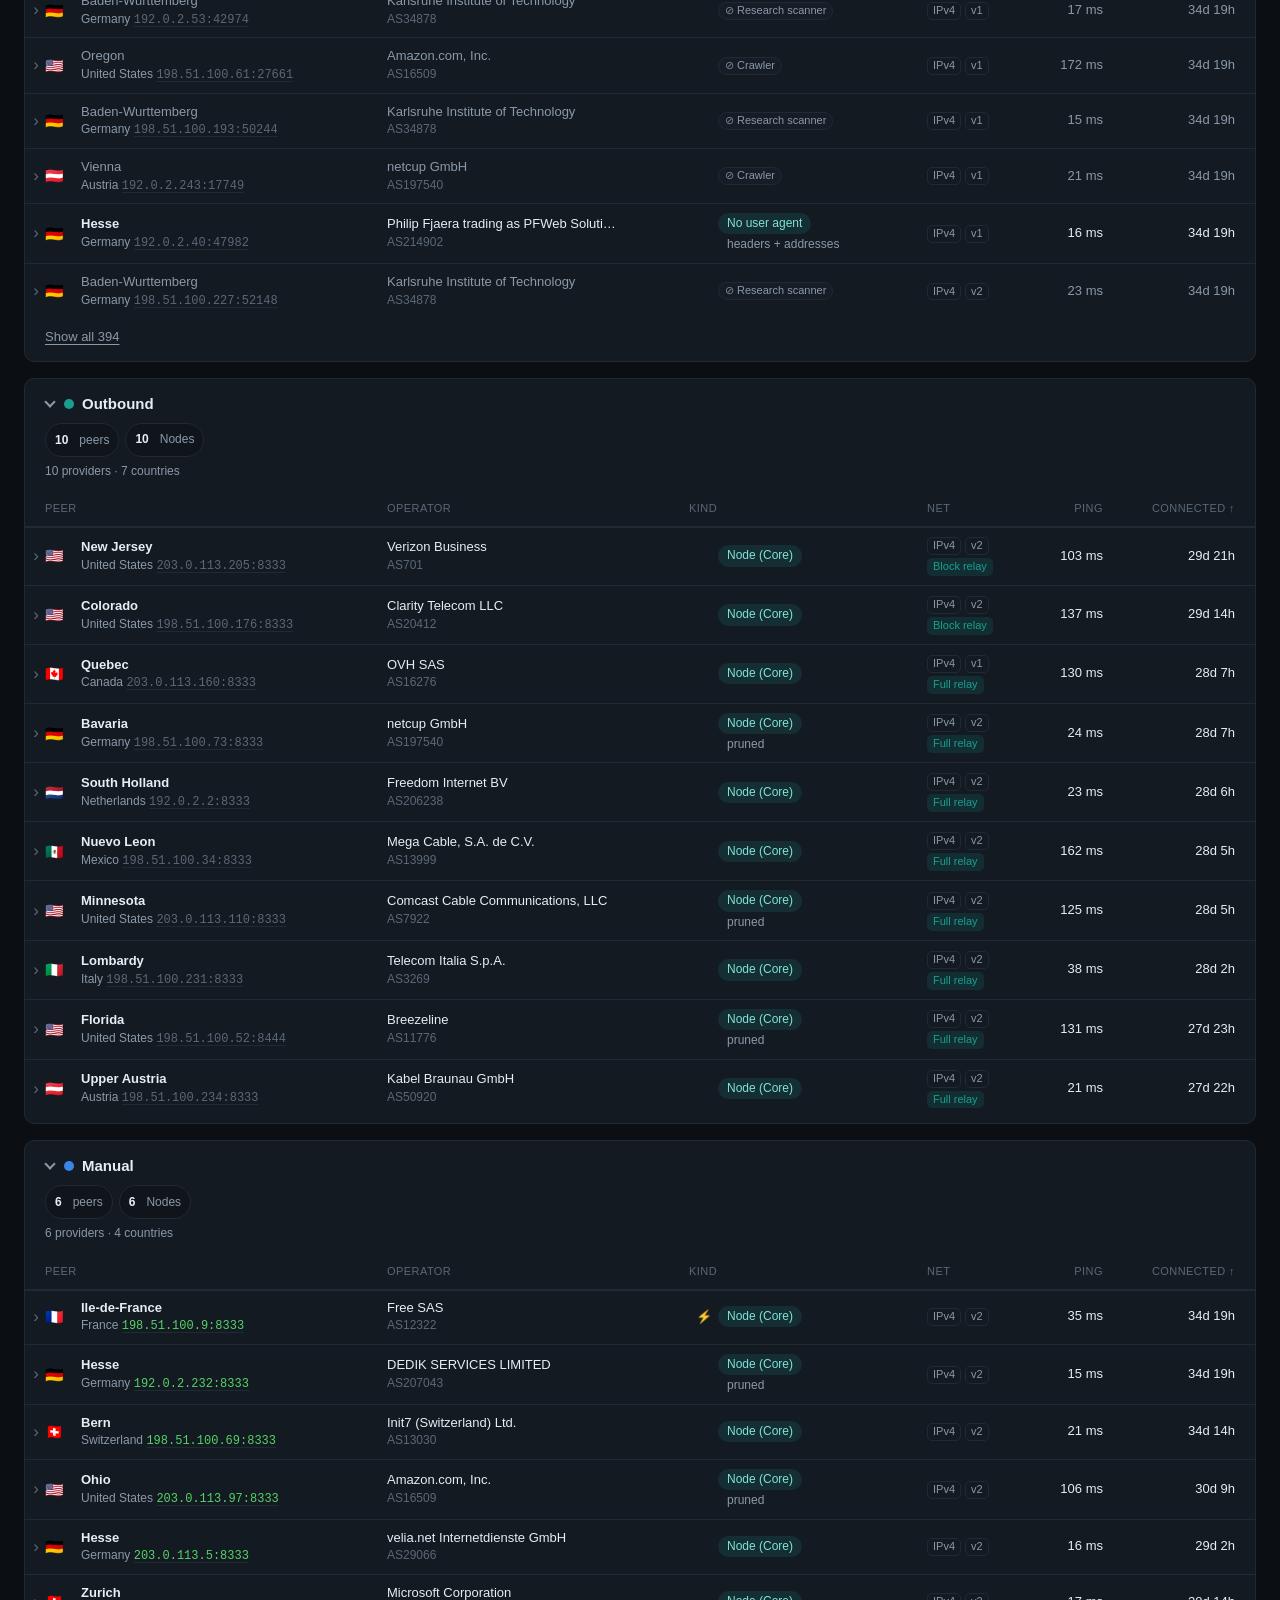
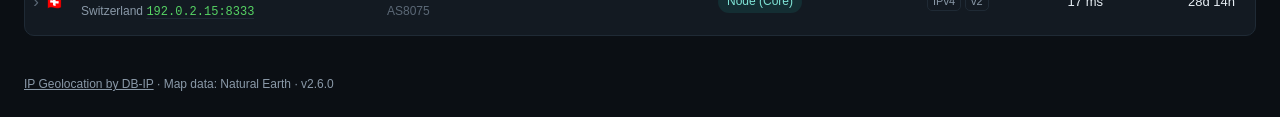
==== commit b1cdd26e: "Demo: ten real blocks from 8 Nov 2026, shown with Bitcoin Lab 2.5.0 and Peer Map 2.7.0 Co-Authored-B" ====
--- a/index.html
+++ b/index.html
@@ -14,7 +14,6 @@
   <link rel="apple-touch-icon" href="apple-touch-icon.png">
   <meta name="theme-color" content="#0b0f14">
   <link rel="stylesheet" href="style.css">
-  <script src="demo-sim.js"></script>
   <script src="demo.js"></script>
   <script src="app.js" defer></script>
   <link rel="stylesheet" href="demo-welle.css">
@@ -29,7 +28,7 @@
   </header>
 
   <main>
-    <div class="banner banner-demo" id="demo" hidden style="background:var(--panel);border-color:#5a4312;color:var(--text);display:flex;flex-wrap:wrap;align-items:center;gap:10px 18px"><span style="flex:1 1 100%">Demo: a snapshot of one node's peers, taken 5&nbsp;Nov&nbsp;2026. Every address is replaced.</span><button type="button" class="btn" id="demo-block">Simulate a new block</button><a href="https://github.com/benunskilled/peer-map" style="color:var(--muted);text-decoration:none;white-space:nowrap">Get Peer Map for your node &#8599;</a></div><style>#demo::before{content:none}</style>
+    <div class="banner banner-demo" id="demo" hidden style="background:var(--panel);border-color:#5a4312;color:var(--text);display:flex;flex-wrap:wrap;align-items:center;gap:10px 18px"><span style="flex:1 1 100%">Demo: a snapshot of one node's peers, taken 8&nbsp;Nov&nbsp;2026. Every address is replaced.</span><button type="button" class="btn" id="demo-block">Next recorded block</button><a href="https://github.com/benunskilled/peer-map" style="color:var(--muted);text-decoration:none;white-space:nowrap">Get Peer Map for your node &#8599;</a></div><style>#demo::before{content:none}</style>
     <p class="banner banner-error" id="error" hidden></p>
     <div class="banner banner-paused" id="paused" hidden>
       <span>Paused after 30 minutes without activity - Bitcoin Core is not being asked for peers.</span>
@@ -63,6 +62,7 @@
     <section class="card block-card" id="blockCard" hidden>
       <div class="block-summary" id="blockSummary" hidden></div>
       <div class="block-route" id="blockRoute" hidden></div>
+      <div class="block-recon" id="blockRecon" hidden></div>
       <details class="block-more" id="blockMore">
         <summary id="blockMoreLabel"></summary>
         <div class="block-body" id="blockBody"></div>
--- a/style.css
+++ b/style.css
@@ -139,10 +139,23 @@
 .rt-list .miss { color: var(--muted); max-width: 0; width: 100%; white-space: nowrap; overflow: hidden; text-overflow: ellipsis; }
 .rt-list tr.pool .n, .rt-list tr.own .n, .rt-list tr.own .num { color: var(--accent); }
 .block-route .note { margin: 0; font-size: 13px; color: var(--muted); }
+.block-recon { padding: 0 16px 10px; }
+.block-recon .rt-switch { margin: 0 8px 0 0; vertical-align: middle; }
+.block-recon .recon-head { font-size: 13px; color: var(--muted); margin-right: 8px; }
+.block-recon .recon-line { margin: 6px 0 0; font-size: 13px; color: var(--text); }
+.block-recon .recon-line small { color: var(--muted); font-size: 13px; }
 .block-card .b-height { color: var(--text); font-weight: 600; font-variant-numeric: tabular-nums; }
-.block-card .b-sep { color: var(--border); }
+/* Each part carries its dot in front, inside a 21px lead-in. The parts sit
+   21px to the left of the clipping box, so on every line the first part's dot
+   falls outside it and only the dots between parts show. */
+.block-card .b-line { flex: 1 1 0; min-width: 0; overflow: hidden; }
+.block-card .b-parts { display: flex; flex-wrap: wrap; row-gap: 4px; margin-left: -21px; }
+.block-card .b-part { position: relative; padding-left: 21px; min-width: 0; }
+.block-card .b-part::before { content: "·"; position: absolute; left: 7px; color: var(--border); }
+.block-card .b-unknown { color: var(--accent); }
+.block-card .b-part.b-cut { white-space: nowrap; overflow: hidden; text-overflow: ellipsis; max-width: 100%; }
 .block-card .b-pool { color: var(--accent); }
-.block-card .b-pool.raw { color: var(--muted); font-style: italic; }
+.block-card .b-pool.raw { font-style: italic; }
 .block-body { padding: 0 16px 16px; display: flex; flex-direction: column; gap: 14px; }
 .block-body h3 {
   margin: 0 0 6px; font-size: 11.5px; letter-spacing: .08em; text-transform: uppercase;
@@ -424,11 +437,15 @@
 .foot a { color: var(--muted); }
 
 /* ---- the wave: rolls across the page once when a new block lands ---- */
+/* The same wave as Bitcoin Lab's: slanted, in its orange, from just off the
+   left edge to just off the right at an even pace, fading once it is out.
+   It was upright and faint here, and eased, so it faded before the right
+   half (05.11.2026). */
 .block-wave { position: fixed; inset: 0; pointer-events: none; z-index: 20; opacity: 0;
-  background: linear-gradient(90deg, transparent 0%, rgba(247,147,26,0) 35%, rgba(247,147,26,.14) 48%, rgba(255,190,110,.28) 50%, rgba(247,147,26,.14) 52%, rgba(247,147,26,0) 65%, transparent 100%);
-  background-size: 300% 100%; }
-.block-wave.run { animation: block-wave-roll 1.4s ease-out; }
-@keyframes block-wave-roll { 0% { opacity: 1; background-position: 100% 0; } 85% { opacity: 1; } 100% { opacity: 0; background-position: 0% 0; } }
+  background: linear-gradient(100deg, transparent 0%, transparent 38%, rgba(247,147,26,.55) 48%, rgba(247,147,26,.85) 50%, rgba(247,147,26,.55) 52%, transparent 62%, transparent 100%);
+  background-size: 300% 100%; background-position: 105% 0; }
+.block-wave.run { animation: block-wave-roll 1.4s linear; }
+@keyframes block-wave-roll { 0% { opacity: 1; background-position: 105% 0; } 92% { opacity: 1; } 100% { opacity: 0; background-position: -5% 0; } }
 @media (prefers-reduced-motion: reduce) { .block-wave.run { animation: none; } }
 
 /* ---- V2 design ---- */
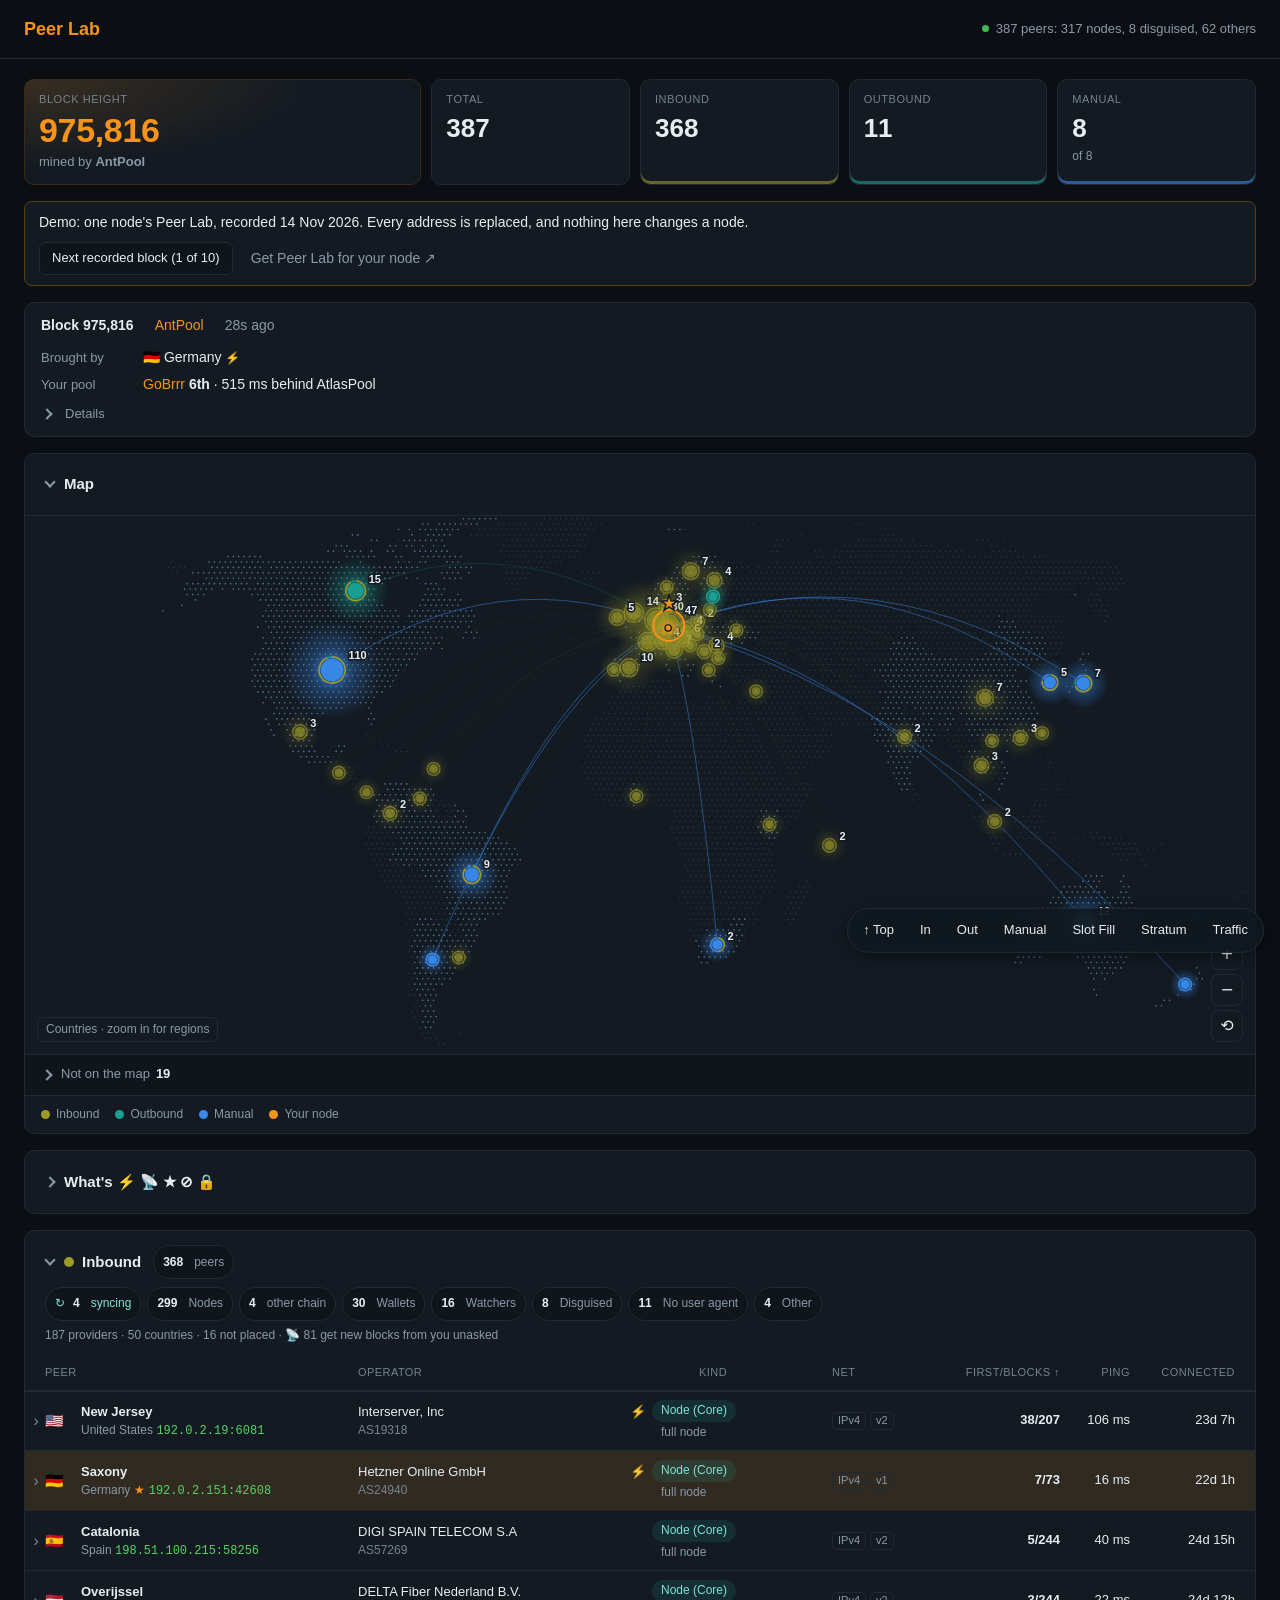
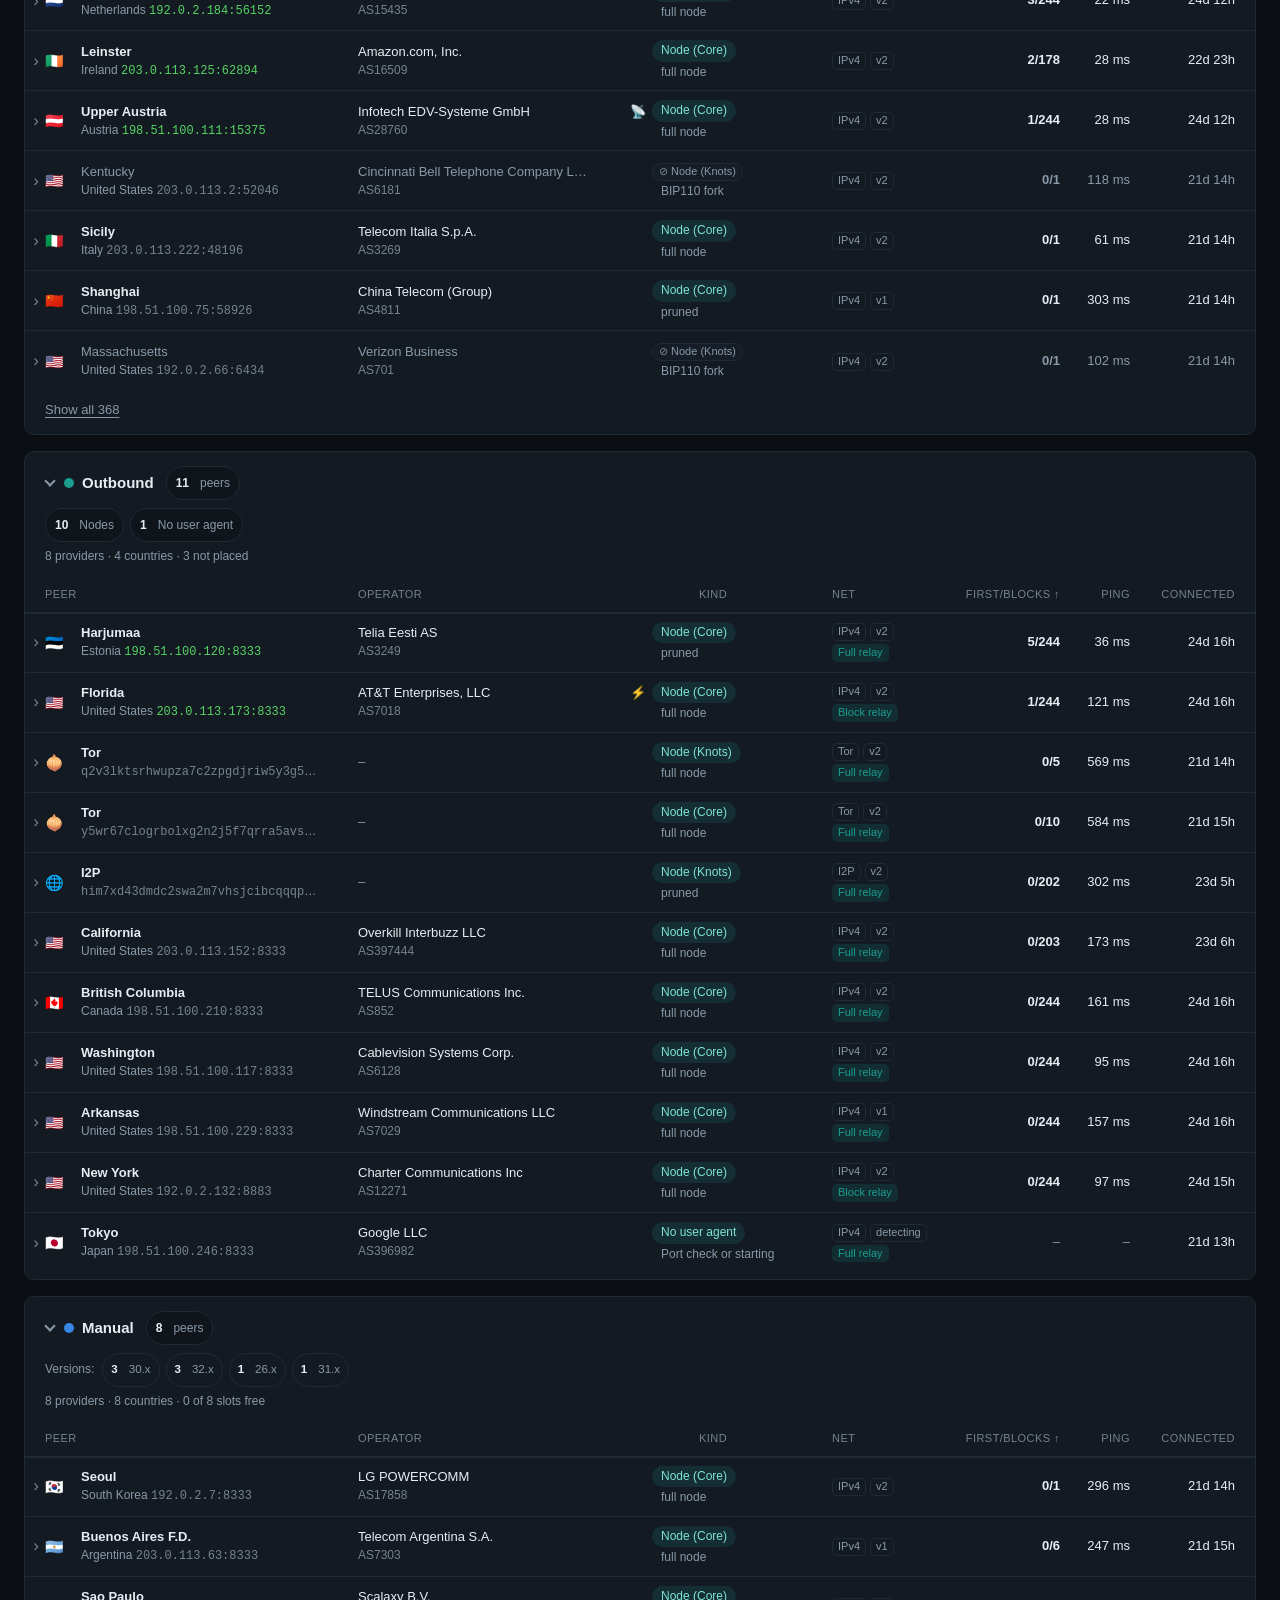
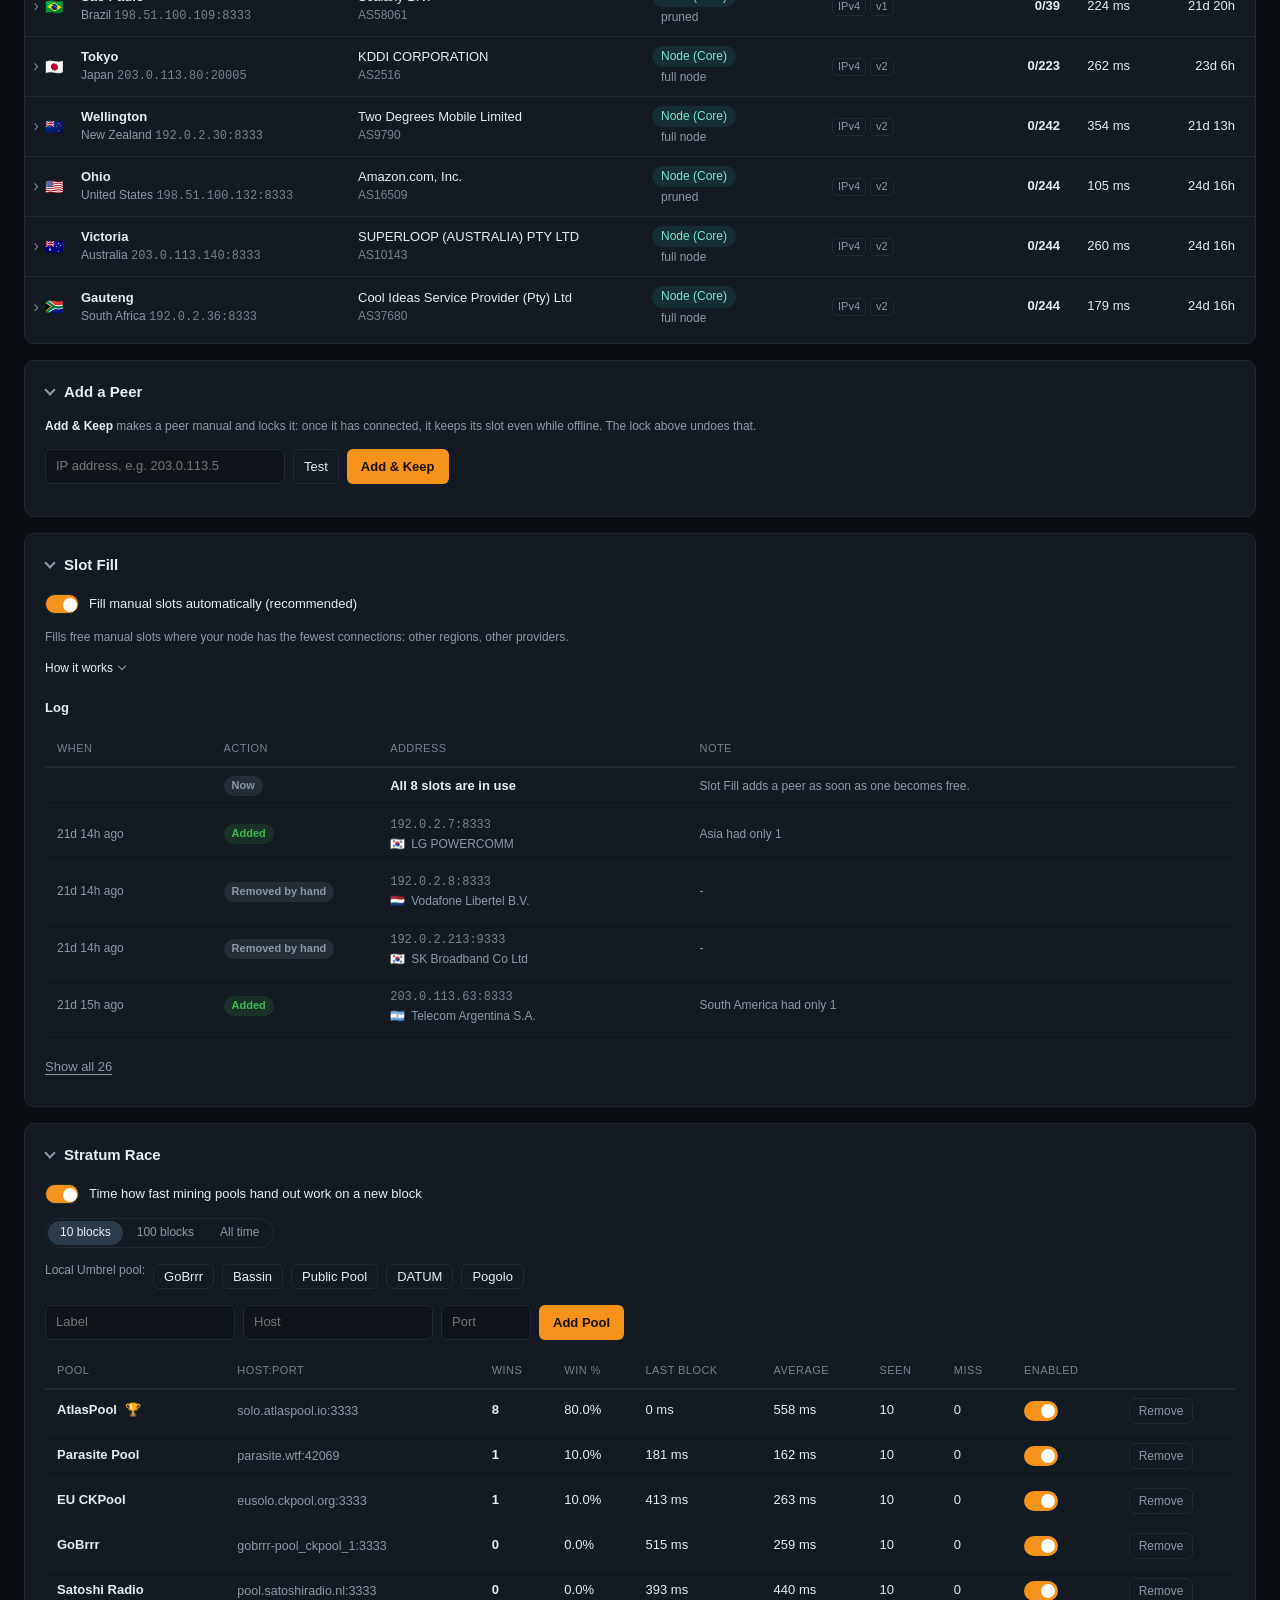
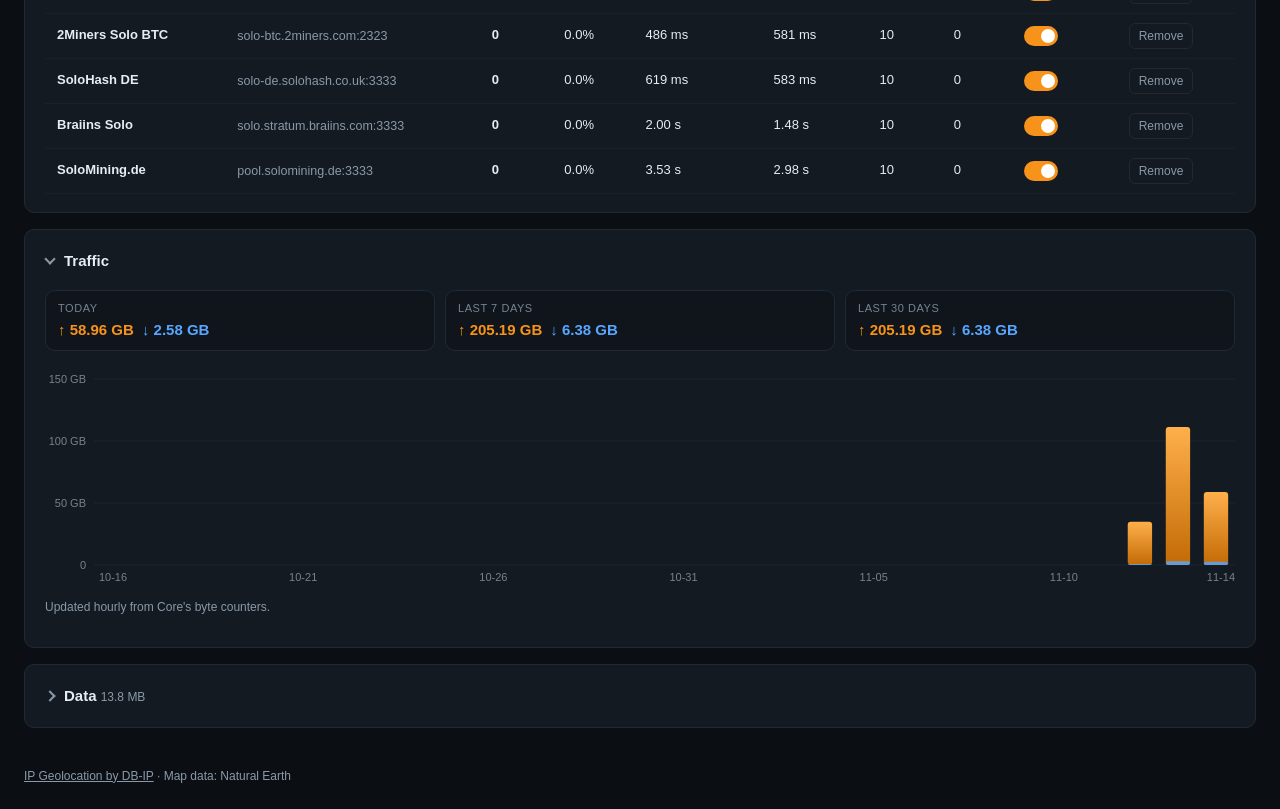
==== commit 2618ab40: "Peer Lab demo: ten real blocks from 14 Nov 2026 Bitcoin Lab and Peer Map are now one app, Peer Lab; " ====
--- a/index.html
+++ b/index.html
@@ -1,59 +1,64 @@
 <!doctype html>
 <html lang="en">
 <head>
-  <meta charset="utf-8">
-  <meta name="viewport" content="width=device-width, initial-scale=1">
-  <meta name="color-scheme" content="dark">
-  <title>Peer Map</title>
-  <meta property="og:title" content="Peer Map">
+  <meta charset="utf-8" />
+  <meta name="viewport" content="width=device-width, initial-scale=1" />
+  <meta name="color-scheme" content="dark" />
+  <title>Peer Lab</title>
+  <meta property="og:title" content="Peer Lab demo">
   <meta property="og:type" content="website">
   <meta property="og:image" content="https://peermap.xyz/preview.png">
   <meta property="og:image:width" content="512">
   <meta property="og:image:height" content="512">
-  <link rel="icon" href="icon.svg" type="image/svg+xml">
-  <link rel="apple-touch-icon" href="apple-touch-icon.png">
-  <meta name="theme-color" content="#0b0f14">
-  <link rel="stylesheet" href="style.css">
+  <link rel="icon" href="favicon.png" type="image/png" />
+  <link rel="apple-touch-icon" href="apple-touch-icon.png" />
+  <meta name="theme-color" content="#0b0f14" />
+  <link rel="stylesheet" href="style.css" />
   <script src="demo.js"></script>
-  <script src="app.js" defer></script>
-  <link rel="stylesheet" href="demo-welle.css">
+  <script src="peers/app.js" defer></script>
+  <style>#demo::before{content:none}</style>
 </head>
 <body>
-  <!-- Rolls across the page once when a new block lands; see pulseBlock in app.js. -->
+  <!-- Rolls across the page once when a new block lands. -->
   <div class="block-wave" id="blockWave" aria-hidden="true"></div>
+  <div id="action-toast" class="action-toast" role="status" aria-live="polite" hidden></div>
+
   <header class="topbar">
-    <h1>Peer Map</h1>
-    <a id="sibling-link" class="sibling-link" hidden target="bitcoin-lab">Bitcoin Lab &#8599;</a>
+    <h1>Peer Lab</h1>
     <span class="status-pill" id="status">Loading peers…</span>
   </header>
 
   <main>
-    <div class="banner banner-demo" id="demo" hidden style="background:var(--panel);border-color:#5a4312;color:var(--text);display:flex;flex-wrap:wrap;align-items:center;gap:10px 18px"><span style="flex:1 1 100%">Demo: a snapshot of one node's peers, taken 8&nbsp;Nov&nbsp;2026. Every address is replaced.</span><button type="button" class="btn" id="demo-block">Next recorded block</button><a href="https://github.com/benunskilled/peer-map" style="color:var(--muted);text-decoration:none;white-space:nowrap">Get Peer Map for your node &#8599;</a></div><style>#demo::before{content:none}</style>
-    <p class="banner banner-error" id="error" hidden></p>
-    <div class="banner banner-paused" id="paused" hidden>
-      <span>Paused after 30 minutes without activity - Bitcoin Core is not being asked for peers.</span>
-      <button class="btn" id="resume">Resume</button>
-    </div>
-
-    <div class="filters" role="group" aria-label="Show connection types">
-      <button class="chip" data-group="inbound" aria-pressed="true"><span class="swatch"></span>Inbound <b data-count="inbound">0</b></button>
-      <button class="chip" data-group="outbound" aria-pressed="true"><span class="swatch"></span>Outbound <b data-count="outbound">0</b></button>
-      <button class="chip" data-group="manual" aria-pressed="true"><span class="swatch"></span>Manual <b data-count="manual">0</b></button>
-      <span class="place-filter" id="placeFilter" hidden>
-        Showing <b id="placeFilterName"></b>
-        <button class="linkish" id="placeFilterClear" aria-label="Clear location filter">×</button>
-      </span>
-      <!-- Set by clicking an entry in a group's kind line. Sits beside the
-           location filter and works with it: both at once means both. -->
-      <span class="place-filter" id="kindFilter" hidden>
-        Only <b id="kindFilterName"></b>
-        <button class="linkish" id="kindFilterClear" aria-label="Clear kind filter">×</button>
-      </span>
+    <div id="service-banner" class="service-banner" hidden role="status"></div>
+    <div id="refresh-banner" class="service-banner" hidden role="status"></div>
+    <section class="card hero-card">
+      <div class="hero-grid">
+        <div class="hero-stat">
+          <div class="hero-l">Block Height</div>
+          <div class="hero-n" id="block-height-number">–</div>
+          <!-- Who mined it, when the block says so. Empty is a normal answer
+               and takes no room: not every miner is on a list, and not every
+               coinbase carries a name. -->
+          <div class="hero-sub" id="block-pool" hidden></div>
+        </div>
+        <div class="stat-grid" id="live-stats"></div>
+      </div>
+    </section>
+
+    <div class="banner banner-demo" id="demo" hidden style="display:flex;flex-wrap:wrap;align-items:center;gap:10px 18px"><span style="flex:1 1 100%">Demo: one node's Peer Lab, recorded 14&nbsp;Nov&nbsp;2026. Every address is replaced, and nothing here changes a node.</span><button type="button" class="btn" id="demo-block">Next recorded block</button><a href="https://github.com/benunskilled/peer-lab" style="color:var(--muted);text-decoration:none;white-space:nowrap">Get Peer Lab for your node &#8599;</a></div>
+    <!-- Fixed at the foot of the screen: up in the page, a reader down in the
+         lists never saw that the page had stopped or could not reach the list. -->
+    <div class="bottom-bars">
+      <p class="banner banner-error" id="error" hidden></p>
+      <div class="banner banner-paused" id="paused" hidden>
+        <span>Paused after 30 minutes without activity - the page is not updating.</span>
+        <button class="btn" id="resume">Resume</button>
+      </div>
     </div>
 
     <!-- One block, in the three roles that must not be confused: who mined
          it, which of your peers brought it here first, and which pool turned
-         it into fresh work first. Only there when Bitcoin Lab is next door.
+         it into fresh work first. Only there once a block has been seen.
 
          With a Stratum race for the block, the summary and the route stay
          open and only the full pool list folds away. Without one, the card is
@@ -70,7 +75,23 @@
     </section>
 
     <section class="card map-card" id="mapCard">
-      <h2 class="map-head" id="mapHead">Map</h2>
+      <!-- The active filters stand in the map's head: right above the map that
+           sets one, above the lists they filter, and there with the map
+           folded too. Up above the block card, a tap on the map put them out
+           of sight; under a tall map, too. head-extra keeps them out of the
+           fold button (foldTitle). -->
+      <h2 class="map-head" id="mapHead">Map<span class="filters head-extra" role="group" aria-label="Active filters">
+          <span class="place-filter" id="placeFilter" hidden>
+            Showing <b id="placeFilterName"></b>
+            <button class="linkish" id="placeFilterClear" aria-label="Clear location filter">×</button>
+          </span>
+          <!-- Set by clicking an entry in a group's kind line. Sits beside the
+               location filter and works with it: both at once means both. -->
+          <span class="place-filter" id="kindFilter" hidden>
+            Only <b id="kindFilterName"></b>
+            <button class="linkish" id="kindFilterClear" aria-label="Clear kind filter">×</button>
+          </span>
+        </span></h2>
       <div class="map-wrap" id="mapWrap">
         <!-- The viewBox is world.json's size (TestMapSizeInHTML), here so the map
              takes its height before world.json arrives: arriving later, it made
@@ -101,7 +122,6 @@
         <span class="side-tab-label">Not on the map <b id="unplacedCount">0</b></span>
       </button>
       <aside class="unplaced" id="unplaced" hidden>
-        <h2>Not on the map</h2>
         <p class="hint">Tor, I2P and CJDNS peers have no location. Inbound IPv6 on umbrelOS arrives through docker-proxy, which hides the peer's real address.</p>
         <table class="mini">
           <thead><tr><th scope="col">Network</th><th scope="col"><span class="swatch s-inbound"></span>In</th><th scope="col"><span class="swatch s-outbound"></span>Out</th><th scope="col"><span class="swatch s-manual"></span>Man.</th></tr></thead>
@@ -115,29 +135,227 @@
         <span><span class="swatch s-manual"></span>Manual</span>
         <span><span class="swatch s-home"></span>Your node</span>
       </div>
-      <!-- On a phone nothing can be hovered, so the marks the tables use are
-           said here, folded. A wide screen says them on hover. -->
-      <details class="key">
-        <summary>What the marks mean</summary>
-        <ul>
-          <li><b class="hb">⚡</b> Sends you new blocks without being asked</li>
-          <li><b class="hb">📡</b> Gets new blocks from you without asking</li>
-          <li class="lab-only"><b class="star">★</b> Delivered the newest block first</li>
-          <li class="lab-only"><b class="addr-txt delivered">green address</b> Has delivered a block first</li>
-          <li><b class="never-mark">⊘</b> Can't deliver a block first</li>
+    </section>
+
+    <!-- What the marks in the peer list mean, between the map and the list:
+         folded the first time, then it stays as the reader leaves it. -->
+    <section class="card key-card" id="keyCard">
+      <h2 class="key-head" id="keyHead">What's ⚡ 📡 ★ ⊘ 🔒</h2>
+      <ul class="key-list">
+          <!-- Two columns on a wide screen, filled row by row: pairs share a row
+               (13.11.2026) - the two "is it what it says" marks side by side. -->
+          <li><b class="hb">⚡</b> May send you new blocks without being asked (high-bandwidth peer)</li>
+          <li><b class="hb">📡</b> Gets new blocks from you without asking (you are its high-bandwidth peer)</li>
+          <li><b class="star">★</b> Delivered the newest block first</li>
+          <li><b class="addr-txt delivered">green address</b> Has delivered a block first</li>
+          <li><b>35/70</b> First/Blocks: delivered the block first 35 times, out of the 70 blocks it was connected for</li>
+          <li><b class="never-mark">⊘</b> Passes no blocks on, e.g. a wallet (never first)</li>
           <li><span class="kind disg">Disguised</span> Probably not the software it says it is</li>
+          <li><span class="kind lion">LinkingLion</span> On 0xB10C's list of spy nodes</li>
+          <li><b>🔒</b> On a manual peer: once it has connected, it keeps its slot, even while offline (locked)</li>
           <li><b>Tor exit</b> Location and operator are the exit's, not the peer's</li>
-        </ul>
-      </details>
+      </ul>
     </section>
 
     <div class="tables" id="tables" aria-busy="true"><section class="card group-card skeleton-card"><div class="group-head"><h2>Inbound</h2></div><div class="sk-row"><i></i><i></i></div><div class="sk-row"><i></i><i></i></div><div class="sk-row"><i></i><i></i></div><div class="sk-row"><i></i><i></i></div></section><section class="card group-card skeleton-card"><div class="group-head"><h2>Outbound</h2></div><div class="sk-row"><i></i><i></i></div><div class="sk-row"><i></i><i></i></div><div class="sk-row"><i></i><i></i></div><div class="sk-row"><i></i><i></i></div></section><section class="card group-card skeleton-card"><div class="group-head"><h2>Manual</h2></div><div class="sk-row"><i></i><i></i></div><div class="sk-row"><i></i><i></i></div><div class="sk-row"><i></i><i></i></div><div class="sk-row"><i></i><i></i></div></section></div>
+
+    <!--
+      Its own section, under the peer list and next to Slot Fill: the two ways
+      a peer gets into the manual slots. Here, not in the list, because it is
+      the way to add a peer found somewhere else entirely.
+
+      Test answers "is anything listening there, and on which port" and changes
+      nothing at all - no row, no addnode, no disconnected session.
+    -->
+    <section class="card panel">
+      <h2>Add a Peer</h2>
+      <p class="panel-note">
+        <strong>Add &amp; Keep</strong> makes a peer manual and locks it: once it has connected, it keeps its
+        slot even while offline. The lock above undoes that.
+      </p>
+      <form id="manual-add-form" class="inline-form">
+        <input
+          type="text"
+          id="manual-add-input"
+          aria-label="Peer IP address"
+          placeholder="IP address, e.g. 203.0.113.5"
+          title="A bare IP is probed on 8333, then 9333. Add an explicit :port to use only that one. IPv6 goes in brackets: [2001:db8::1]"
+          required
+        />
+        <button type="button" id="manual-test-button" class="secondary">Test</button>
+        <button type="submit">Add &amp; Keep</button>
+      </form>
+      <div id="manual-add-result" class="hint"></div>
+    </section>
+
+    <section class="card panel spaced" id="slot-fill">
+      <h2>Slot Fill <span class="hint fold-sum" id="rotation-sum"></span></h2>
+      <div class="inline-form">
+        <label class="switch-label" for="rotation-toggle">
+          <input type="checkbox" id="rotation-toggle" />
+          Fill manual slots automatically (recommended)
+        </label>
+      </div>
+      <!--
+        Under the toggle, not beside it, and as short sentences rather than one
+        block: this is the label on a switch, read before flipping it, not
+        documentation. The full rules live in the README - what belongs here is
+        what the switch does and what it costs you.
+      -->
+      <div class="rotation-hint">
+        <p>Fills free manual slots where your node has the fewest connections: other regions, other providers.</p>
+        <details class="how">
+          <summary>How it works</summary>
+          <ul>
+            <li>When a manual slot is free, it goes to a peer from a missing region, taken from Core's address book.</li>
+            <li>Core tests it. If Core can't connect, the next one is tried.</li>
+            <li>A manual peer that is offline for an hour frees its slot. One that ever delivered a block first gets a day.</li>
+            <li>Working peers and Core's own connections are never touched.</li>
+          </ul>
+        </details>
+      </div>
+      <h3>Log</h3>
+      <div class="table-wrap">
+        <table id="rotation-log-table" class="rotation-log-table">
+          <thead>
+            <tr>
+              <th class="col-time">When</th>
+              <th class="col-rot-action">Action</th>
+              <th class="col-address">Address</th>
+              <th>Note</th>
+            </tr>
+          </thead>
+          <tbody><tr class="skeleton" aria-hidden="true"><td colspan="4"><i></i><i></i></td></tr><tr class="skeleton" aria-hidden="true"><td colspan="4"><i></i><i></i></td></tr><tr class="skeleton" aria-hidden="true"><td colspan="4"><i></i><i></i></td></tr><tr class="skeleton" aria-hidden="true"><td colspan="4"><i></i><i></i></td></tr></tbody>
+        </table>
+      </div>
+      <div class="inline-form">
+        <button type="button" id="rotation-log-toggle" class="link" hidden></button>
+      </div>
+    </section>
+
+    <section class="card panel" id="stratum-race">
+      <h2>Stratum Race <span class="hint fold-sum" id="stratum-sum"></span></h2>
+      <div class="inline-form">
+        <label class="switch-label" for="stratum-toggle">
+          <input type="checkbox" id="stratum-toggle" />
+          Time how fast mining pools hand out work on a new block
+        </label>
+      </div>
+      <!-- While it is off: the race is not for miners alone, and which pool
+           app needs setting up first (Umbrel's notes for each app). -->
+      <p class="hint" id="pool-no-miner" hidden>No miner needed: install a pool app on this Umbrel and race your own node against the solo pools.<br>
+        Every pool app works right away, except DATUM: it needs a Bitcoin address first.</p>
+      <div id="stratum-body">
+      <!-- The range as a switch, like the one on the block card. -->
+      <div class="rt-switch" id="stratum-range" role="group" aria-label="Range">
+        <button type="button" data-range="10" class="on" aria-pressed="true">10 blocks</button>
+        <button type="button" data-range="100" aria-pressed="false">100 blocks</button>
+        <button type="button" data-range="all" aria-pressed="false">All time</button>
+      </div>
+      <div class="inline-form" id="pool-found" hidden>
+        <span class="hint" id="pool-found-text"></span>
+        <button type="button" data-action="add-found-pools">Add to Stratum Race</button>
+        <button type="button" class="secondary" data-action="dismiss-found-pools">No thanks</button>
+      </div>
+      <div class="inline-form">
+        <span class="hint">Local Umbrel pool:</span>
+        <button type="button" class="secondary" data-action="fill-pool-template" data-template="gobrrr">GoBrrr</button>
+        <button type="button" class="secondary" data-action="fill-pool-template" data-template="bassin">Bassin</button>
+        <button type="button" class="secondary" data-action="fill-pool-template" data-template="public-pool">Public Pool</button>
+        <button type="button" class="secondary" data-action="fill-pool-template" data-template="datum">DATUM</button>
+        <button type="button" class="secondary" data-action="fill-pool-template" data-template="pogolo">Pogolo</button>
+      </div>
+      <form id="pool-add-form" class="inline-form">
+        <input type="text" id="pool-label" aria-label="Pool name" placeholder="Label" required />
+        <input
+          type="text"
+          id="pool-host"
+          aria-label="Pool host"
+          placeholder="Host"
+          title="A local Umbrel pool app isn't reached at umbrel.local - use its container name instead (e.g. gobrrr-pool_ckpool_1), same network as this app."
+          required
+        />
+        <input
+          type="number"
+          id="pool-port"
+          aria-label="Pool port"
+          placeholder="Port"
+          min="1"
+          max="65535"
+          title="The stratum port inside the pool's container, not the one your miner uses on your network. The buttons above fill it in."
+          required
+        />
+        <button type="submit">Add Pool</button>
+        <span id="pool-add-result" class="hint"></span>
+      </form>
+      <div class="table-wrap">
+        <table id="pool-table">
+          <thead>
+            <tr>
+              <th>Pool</th>
+              <th data-drop="3">Host:Port</th>
+              <th title="How often this pool sent the first job for a new block">Wins</th>
+              <th title="Wins out of the blocks it was raced for">Win %</th>
+              <th data-card="Last" title="How long after the first pool's job this pool's job came, for the newest block">Last block</th>
+              <th data-card="Avg" title="How long after the first pool's job this pool's job came, on average over the range">Average</th>
+              <th data-drop="1" title="New blocks this pool was raced for in the range">Seen</th>
+              <th data-drop="1" title="Blocks it sent no job for within the race's time">Miss</th>
+              <th>Enabled</th>
+              <th></th>
+            </tr>
+          </thead>
+          <tbody><tr class="skeleton" aria-hidden="true"><td colspan="10"><i></i><i></i></td></tr><tr class="skeleton" aria-hidden="true"><td colspan="10"><i></i><i></i></td></tr><tr class="skeleton" aria-hidden="true"><td colspan="10"><i></i><i></i></td></tr></tbody>
+        </table>
+      </div>
+      </div>
+    </section>
+
+    <!-- What the node sends and receives, per UTC day. -->
+    <section class="card panel spaced" id="traffic-card">
+      <h2>Traffic <span class="hint fold-sum" id="traffic-sum"></span></h2>
+      <div id="traffic-totals" class="traffic-totals"></div>
+      <div id="traffic-chart" class="traffic-chart" role="img" aria-label="Traffic per day, last 30 days"></div>
+      <p class="hint">Updated hourly from Core's byte counters.</p>
+    </section>
+
+    <!-- Closed by default and last on the page: nothing here is part of daily
+         use, and both buttons destroy data that cannot be recovered. -->
+    <details class="card panel" id="storage-card">
+      <summary><h2>Data <span id="storage-total" class="hint"></span></h2></summary>
+
+      <div class="reset-group">
+        <h3>Peer measurement data <span id="reset-peers-size" class="hint"></span></h3>
+        <p class="hint">Block races, peer sessions, First/Blocks and the Slot Fill log. Your manual
+          peers are kept — only their record starts again.</p>
+        <button type="button" id="reset-peers" class="secondary">Reset peer data…</button>
+        <div id="reset-peers-confirm" class="reset-confirm" hidden>
+          <p class="warn">This cannot be undone. <span id="reset-peers-detail"></span></p>
+          <button type="button" id="reset-peers-yes" class="danger">Yes, delete it</button>
+          <button type="button" id="reset-peers-no" class="secondary">Cancel</button>
+        </div>
+      </div>
+
+      <div class="reset-group">
+        <h3>Pool history <span id="reset-pools-size" class="hint"></span></h3>
+        <p class="hint">Every stratum race and latency measured so far. The pools themselves
+          stay configured — only their history goes.</p>
+        <button type="button" id="reset-pools" class="secondary">Reset pool history…</button>
+        <div id="reset-pools-confirm" class="reset-confirm" hidden>
+          <p class="warn">This cannot be undone. <span id="reset-pools-detail"></span></p>
+          <button type="button" id="reset-pools-yes" class="danger">Yes, delete it</button>
+          <button type="button" id="reset-pools-no" class="secondary">Cancel</button>
+        </div>
+      </div>
+    </details>
+
   </main>
 
   <footer class="foot">
     <a href="https://db-ip.com" target="_blank" rel="noopener noreferrer">IP Geolocation by DB-IP</a>
     · Map data: Natural Earth
-    · <span id="version"></span>
+    <span id="version" hidden></span>
   </footer>
+
+  <script src="app.js"></script>
 </body>
 </html>
--- a/style.css
+++ b/style.css
@@ -1,5 +1,4 @@
-/* Same palette and shapes as the Bitcoin Lab dashboard, so the two apps look
-   like one family. Dark only: umbrelOS is dark, and a page that flips to
+/* Dark only: umbrelOS is dark, and a page that flips to
    light with the system setting flashes white inside it. */
 :root {
   color-scheme: dark;
@@ -9,7 +8,7 @@
   --border: #1f2a35;
   --text: #e6edf3;
   --muted: #8a99a8;
-  --faint: #5b6876;
+  --faint: #76838f; /* 4.5:1 on --panel, the floor for small text (WCAG AA) */
   --accent: #f7931a;
   --good: #3fb950;
   --bad: #f85149;
@@ -18,9 +17,8 @@
   --land-hot: #2c3b4a;
   --land-edge: #131a22;
 
-  /* Connection types. One set for both apps of this pair: a peer has the same
-     colour in Peer Map and in Bitcoin Lab, because it is the same peer.
-     Validated as a categorical set against --panel: worst pair CVD dE 12.6
+  /* Connection types: a peer has the same colour in the tiles, on the map
+     and in its list. Validated as a categorical set against --panel: worst pair CVD dE 12.6
      (protanopia), normal-vision dE 15.1, contrast >= 3:1.
      Inbound used to be an orange-red, which read as a warning - an inbound peer
      is not a problem - and left no room for any other meaning in red. The
@@ -30,6 +28,7 @@
   --manual: #3987e5;
   --inbound: #9e9a28;
   --outbound: #1a9e8f;
+  --row: #18212b;
 }
 
 * { box-sizing: border-box; }
@@ -44,8 +43,8 @@
   line-height: 1.45;
 }
 
-/* The header is the same in Bitcoin Lab: title, the other app beside it,
-   status on the right - on a phone the status goes under the title. */
+/* The header: title, status on the right - on a phone the status goes under
+   the title. */
 .topbar {
   display: flex;
   align-items: center;
@@ -54,11 +53,6 @@
   border-bottom: 1px solid var(--border);
 }
 .topbar h1 { font-size: 18px; margin: 0; color: var(--accent); }
-/* The link to the other app in the pair. Quiet on purpose: it is an offer, not
-   a part of this dashboard. Hidden until the server has said whether Bitcoin
-   Lab is installed: then it opens the app or, without it, its GitHub page. */
-.sibling-link { margin-right: auto; padding-left: 14px; font-size: 13px; color: var(--muted); text-decoration: none; }
-.sibling-link:hover { color: var(--text); }
 /* The star in the tables and on the map marks the peer that brought the newest
    block here. It lasts two minutes. */
 .peers td .star { color: var(--accent); margin-right: 4px; }
@@ -75,7 +69,7 @@
 }
 .block-more > summary { cursor: pointer; }
 .block-more > summary::-webkit-details-marker { display: none; }
-/* A drawn chevron, as in Bitcoin Lab: the old 11px glyph read as a dot. */
+/* A drawn chevron: the old 11px glyph read as a dot. */
 .block-more > summary::before {
   content: ""; flex: none; align-self: center; width: 6px; height: 6px; margin: 0 4px 0 2px;
   border-right: 2px solid var(--muted); border-bottom: 2px solid var(--muted);
@@ -128,16 +122,37 @@
 .rt-lab.first small { margin-right: auto; }
 .rt-lab.pool b, .rt-lab.own b, .rt-lab.own .t { color: var(--accent); }
 .rt-lab.peer b { font-family: ui-monospace, SFMono-Regular, Menlo, monospace; font-size: 13px; }
-.rt-list { width: 100%; border-collapse: collapse; font-size: 13px; margin-bottom: 6px; }
-.rt-list td { padding: 3px 10px 3px 0; border-bottom: 1px solid var(--border); }
-.rt-list tr:last-child td { border-bottom: 0; }
-.rt-list .n { font-weight: 600; color: var(--text); white-space: nowrap; }
-.rt-list .num { text-align: right; font-variant-numeric: tabular-nums; white-space: nowrap; width: 1%; }
-/* One line on a phone too: a long provider ("Hesse · Amazon.com, Inc.") is cut
-   with … and kept whole in the tooltip. max-width: 0 lets the cell take the
-   rest of the row instead of widening the table. */
-.rt-list .miss { color: var(--muted); max-width: 0; width: 100%; white-space: nowrap; overflow: hidden; text-overflow: ellipsis; }
-.rt-list tr.pool .n, .rt-list tr.own .n, .rt-list tr.own .num { color: var(--accent); }
+/* The route on a phone: the same stops down a line, each stretch between two
+   of them with its time on the right. Three columns - line, name, what - so
+   every name and every time sits flush. */
+.rt-v { list-style: none; margin: 2px 0 12px; padding: 0; font-size: 14px; }
+.rt-v li { position: relative; display: grid; grid-template-columns: 24px 108px minmax(0, 1fr) auto; align-items: baseline; }
+.rt-v li::after { content: ""; position: absolute; left: 7px; top: 0; bottom: 0; border-left: 2px solid var(--faint); }
+/* The miner's lead-in is dashed, as on the wide route: not measured. */
+.rt-v li:first-child::after { top: 12px; border-left-style: dashed; }
+.rt-v li.lead::after { border-left-style: dashed; }
+.rt-v li:last-child::after { bottom: auto; height: 8px; }
+.rt-v li.stop { padding: 3px 0; line-height: 1.35; }
+.rt-v li.stop::before { content: ""; position: absolute; z-index: 1; left: 3px; top: 7px; width: 10px; height: 10px; border-radius: 50%; box-sizing: border-box; background: var(--text); }
+.rt-v li.stop b { grid-column: 2; font-weight: 600; color: var(--text); white-space: nowrap; overflow: hidden; text-overflow: ellipsis; }
+.rt-v li.stop span { grid-column: 3 / 5; color: var(--muted); white-space: nowrap; overflow: hidden; text-overflow: ellipsis; }
+.rt-v li.stop .addr { font-family: ui-monospace, SFMono-Regular, Menlo, monospace; font-size: 13px; }
+.rt-v li.pool::before, .rt-v li.win::before { background: var(--panel); border: 2px solid var(--text); }
+.rt-v li.pool::before { border-color: var(--accent); }
+.rt-v li.pool b, .rt-v li.own b { color: var(--accent); }
+.rt-v li.tpl::before { left: 4px; top: 8px; width: 8px; height: 8px; border-radius: 2px; background: var(--panel); border: 2px solid var(--text); }
+.rt-v li.peer::before { background: var(--muted); }
+.rt-v li.peer.manual::before { background: var(--manual); }
+.rt-v li.peer.inbound::before { background: var(--inbound); }
+.rt-v li.peer.outbound::before { background: var(--outbound); }
+.rt-v li.own::before { background: var(--accent); box-shadow: 0 0 0 4px rgba(247, 147, 26, .22); }
+.rt-v li.gap { padding: 1px 0 2px; font-size: 12px; color: var(--muted); }
+.rt-v li.lead { min-height: 12px; }
+/* A stretch's text may wrap (a long "+1 round trip · 1,234 kB" at 320 px);
+   its time never does. */
+.rt-v li.gap span { grid-column: 2 / 4; padding-right: 10px; }
+.rt-v li.gap .t { white-space: nowrap; }
+.rt-v li.gap .t { grid-column: 4; padding-right: 0; text-align: right; color: var(--text); font-size: 13px; font-variant-numeric: tabular-nums; }
 .block-route .note { margin: 0; font-size: 13px; color: var(--muted); }
 .block-recon { padding: 0 16px 10px; }
 .block-recon .rt-switch { margin: 0 8px 0 0; vertical-align: middle; }
@@ -167,18 +182,9 @@
    middle - a location, a pool name - takes the rest. */
 .block-body td:first-child, .block-body td:last-child { width: 1%; white-space: nowrap; }
 .block-body tr:last-child td { border-bottom: 0; }
-.block-body .mono { font-family: ui-monospace, SFMono-Regular, Menlo, monospace; font-size: 12px; }
 .block-body .num { text-align: right; font-variant-numeric: tabular-nums; white-space: nowrap; }
 .block-body .own { color: var(--accent); }
 .block-body .miss { color: var(--muted); }
-@media (max-width: 600px) {
-  /* On a phone the three columns squeezed the place onto two lines: the
-     address takes a line of its own, place and operator share the next. */
-  .block-body table.firsts tr { display: flex; flex-wrap: wrap; column-gap: 10px; padding: 4px 0; border-bottom: 1px solid var(--border); }
-  .block-body table.firsts tr:last-child { border-bottom: 0; }
-  .block-body table.firsts td { display: block; width: auto; padding: 0; border: 0; white-space: normal; }
-  .block-body table.firsts td:first-child { flex-basis: 100%; }
-}
 .block-body .note { margin: 0; font-size: 13px; color: var(--muted); }
 
 .status-pill { font-size: 13px; color: var(--muted); font-variant-numeric: tabular-nums; }
@@ -233,18 +239,17 @@
 th button:focus-visible, summary:focus-visible { outline: 2px solid var(--accent); outline-offset: 2px; }
 
 .swatch { display: inline-block; width: 10px; height: 10px; border-radius: 50%; flex: none; }
-.chip[data-group="manual"] .swatch, .s-manual { background: var(--manual); }
-.chip[data-group="inbound"] .swatch, .s-inbound { background: var(--inbound); }
-.chip[data-group="outbound"] .swatch, .s-outbound { background: var(--outbound); }
+.s-manual { background: var(--manual); }
+.s-inbound { background: var(--inbound); }
+.s-outbound { background: var(--outbound); }
 
 .place-filter { display: inline-flex; align-items: center; gap: 6px; color: var(--muted); margin-left: 4px; }
 .place-filter b { color: var(--text); font-weight: 600; }
-td .about { font-size: 12px; color: var(--muted); white-space: pre-line; }
 .linkish { border: 0; background: none; color: var(--muted); font-size: 18px; line-height: 1; cursor: pointer; padding: 4px 6px; }
 .linkish:hover { color: var(--text); }
 
-/* ---- map card: map | side tab | (optional) panel ---- */
-.map-card { display: flex; flex-wrap: wrap; overflow: hidden; }
+/* ---- map card: map, then "Not on the map" folded under it ---- */
+.map-card { display: flex; flex-direction: column; overflow: hidden; }
 .map-wrap { position: relative; flex: 1 1 auto; min-width: 0; touch-action: none; }
 #map { display: block; width: 100%; height: auto; cursor: grab; user-select: none; }
 #map.dragging { cursor: grabbing; }
@@ -258,8 +263,11 @@
 .dots path { fill: none; stroke-linecap: round; stroke-width: 1.15; }
 #dotsAll { stroke: #2b3a49; }
 #dotsHot { stroke: #4f6e8c; stroke-width: 1.35; }
-/* Arcs from every place to this node; the manual ones a little brighter. */
-.link { fill: none; stroke-width: 0.7; stroke-opacity: 0.16; stroke-linecap: round; pointer-events: none; }
+/* Arcs from every place to this node; the manual ones a little brighter.
+   On the map only: the Slot Fill log's "Show all" is a button.link too, and
+   took no taps under this rule - they folded the card instead. :where keeps
+   it as weak as a bare class, so .l-manual and the rest below still win. */
+:where(#map) .link { fill: none; stroke-width: 0.7; stroke-opacity: 0.16; stroke-linecap: round; pointer-events: none; }
 .l-manual { stroke: var(--manual); stroke-opacity: 0.5; stroke-width: 1; }
 .l-inbound { stroke: var(--inbound); stroke-opacity: 0.08; }
 .l-outbound { stroke: var(--outbound); stroke-opacity: 0.3; }
@@ -315,18 +323,26 @@
 .tooltip .row { display: flex; align-items: center; gap: 8px; color: var(--muted); }
 .tooltip .row b { margin-left: auto; color: var(--text); font-variant-numeric: tabular-nums; }
 
+/* "Not on the map" folds open under the map at every width, with the same
+   drawn chevron as the block card's Details: a tab beside the map took its
+   width on a laptop and opened sideways, unlike every other fold. */
 .side-tab {
-  flex: none; width: 34px; border: 0; border-left: 1px solid var(--border);
-  background: var(--panel-2); color: var(--muted); cursor: pointer; padding: 12px 0; font: inherit; font-size: 12px;
+  flex: none; width: 100%; border: 0; border-top: 1px solid var(--border); text-align: left;
+  background: var(--panel-2); color: var(--muted); cursor: pointer; padding: 10px 16px; font: inherit; font-size: 13px;
 }
 .side-tab:hover { color: var(--text); }
-.side-tab-label { writing-mode: vertical-rl; display: inline-flex; align-items: center; gap: 6px; }
-.side-tab-label::after { content: "◂"; }
-.side-tab[aria-expanded="true"] .side-tab-label::after { content: "▸"; }
+.side-tab-label { display: inline-flex; align-items: center; gap: 6px; }
+.side-tab-label::before {
+  content: ""; flex: none; width: 6px; height: 6px; margin: 0 4px 0 2px;
+  border-right: 2px solid var(--muted); border-bottom: 2px solid var(--muted);
+  transform: rotate(-45deg); transition: transform .15s ease;
+}
+.side-tab:hover .side-tab-label::before { border-color: var(--text); }
+.side-tab[aria-expanded="true"] .side-tab-label::before { transform: translateY(-2px) rotate(45deg); }
 .side-tab b { color: var(--text); font-weight: 600; font-variant-numeric: tabular-nums; }
 
-.unplaced { flex: none; width: 290px; border-left: 1px solid var(--border); padding: 16px; }
-.unplaced h2 { font-size: 15px; margin: 0 0 6px; }
+.unplaced { flex: none; width: 100%; padding: 4px 16px 16px; background: var(--panel-2); }
+.unplaced > * { max-width: 460px; }
 .hint { color: var(--muted); margin: 0 0 12px; font-size: 12px; }
 .mini { width: 100%; border-collapse: collapse; font-variant-numeric: tabular-nums; font-size: 13px; }
 .mini th, .mini td { padding: 6px 4px; text-align: right; border-bottom: 1px solid var(--border); }
@@ -334,20 +350,12 @@
 .mini th { font-weight: 500; color: var(--muted); font-size: 11px; white-space: nowrap; }
 .mini .swatch { width: 8px; height: 8px; margin-right: 4px; }
 
-@media (max-width: 860px) {
-  /* Stacked, the map takes the full width and the height that goes with it.
-     Still wrapping, the column was sized by the map's content, and the
-     browser took a map of no width yet as 300 px (131 high): in Chrome the
-     box stayed that low and the map ran over the legend, in Safari the map
-     itself shrank to 300 px, now one, now the other as the map redrew. */
-  .map-card { flex-direction: column; flex-wrap: nowrap; }
-  .map-wrap { flex: none; width: 100%; }
-  .side-tab { width: auto; border-left: 0; border-top: 1px solid var(--border); padding: 8px 12px; text-align: left; }
-  .side-tab-label { writing-mode: horizontal-tb; }
-  .side-tab-label::after { content: "▾"; }
-  .side-tab[aria-expanded="true"] .side-tab-label::after { content: "▴"; }
-  .unplaced { width: auto; border-left: 0; border-top: 1px solid var(--border); }
-}
+/* Stacked at every width: the map takes the full width and the height that
+   goes with it. Still wrapping, the column was sized by the map's content,
+   and the browser took a map of no width yet as 300 px (131 high): in Chrome
+   the box stayed that low and the map ran over the legend, in Safari the map
+   itself shrank to 300 px, now one, now the other as the map redrew. */
+.map-wrap { flex: none; width: 100%; }
 
 /* ---- tables: one card per group; inbound shows its top ten (see renderTables) ---- */
 .tables { display: grid; grid-template-columns: minmax(0, 1fr); gap: 16px; }
@@ -372,9 +380,8 @@
 .peers.aligned td { overflow: hidden; text-overflow: ellipsis; }
 /* Laid out, the kind's line may use the whole column; measured, it keeps
    its cap, so one long line does not cost every table a column. */
-.peers.aligned small.ua { max-width: none; }
 .peers th, .peers td { padding: 9px 12px; text-align: left; white-space: nowrap; border-bottom: 1px solid var(--border); }
-.peers tbody tr:not(.focus):not(.delivered-now):hover td { background: #17202a; }
+.peers tbody tr:not(.delivered-now):hover td { background: #17202a; }
 .peers th:first-child, .peers td:first-child { padding-left: 20px; }
 .peers th:last-child, .peers td:last-child { padding-right: 20px; }
 .peers tbody tr:last-child td { border-bottom: 0; }
@@ -386,25 +393,16 @@
 .peers th[aria-sort="descending"] button::after { content: " ↓"; }
 .peers .num { text-align: right; }
 .peers .dim { color: var(--muted); }
-/* The address doubles as the way over to Bitcoin Lab; it should read as a link
-   without turning the table into a wall of blue. */
-.peer-jump { color: inherit; text-decoration: underline; text-underline-offset: 3px; text-decoration-color: var(--border); }
-.peer-jump:hover { color: var(--accent); text-decoration-color: var(--accent); }
 /* Software that passes no blocks on: the row in muted text and a quiet ⊘ pill rather than a colour -
    every hue in this window already means a connection type, and a fourth meaning on the same axis is one a
    colour-blind reader cannot separate. It is not a fault either; a wallet is doing what a wallet does. */
 .peers tr.weak td { color: var(--muted); }
-/* A peer that has brought a block: its address in green, the same as in Bitcoin Lab. Only the address - whole green
+/* A peer that has brought a block: its address in green. Only the address - whole green
    rows were a lot of colour for one bit. The orange of the newest block's deliverer stays a row. */
 .peers tr.delivered-ever .addr-txt { color: #56d364; }
 /* The newest block's deliverer, while its star is up - the same two minutes. */
 .peers tr.delivered-now td { background: rgba(247,147,26,.13); }
-.peers tr.focus td { background: rgba(247,147,26,.10); }
-.peers tr.focus td:first-child { box-shadow: inset 3px 0 0 var(--accent); }
-
-/* A table too wide for its card: each row becomes a small card, the address
-   on top, the other values wrapping below it. Nothing scrolls sideways. The
-   labels are only for values that do not explain themselves. */
+
 /* A tight table drops columns before it turns into cards (fitTables). The
    doubled class outranks the card rules, which show every cell. */
 .scroll.scroll[data-drops="1"] .k-conntime,
@@ -418,16 +416,12 @@
 .cards.cards table tr { display: flex; flex-wrap: wrap; align-items: baseline; gap: 3px 14px; padding: 10px 16px; border-bottom: 1px solid var(--border); }
 .cards.cards table tr:last-child { border-bottom: 0; }
 .cards.cards table tr td { display: block; padding: 0; border: 0; max-width: 100%; min-width: 0; background: none; }
-.cards.cards table tr td.k-kind .ua { white-space: normal; }
-.cards.cards table tr td.k-kind .about { white-space: pre-line; }
 .cards.cards table tr td.k-ping::before,
 .cards.cards table tr td.k-conntime::before {
   content: attr(data-label); margin-right: 5px;
   color: var(--muted); font-size: 10px; letter-spacing: .04em; text-transform: uppercase;
 }
 .cards.cards tr.delivered-now { background: rgba(247,147,26,.13); }
-.cards.cards tr.focus { background: rgba(247,147,26,.10); box-shadow: inset 3px 0 0 var(--accent); }
-.cards.cards tr.focus td:first-child { box-shadow: none; }
 .empty { color: var(--muted); margin: 0 20px 8px; }
 /* The mix of peer kinds under a group heading: a summary, not a heading of
    its own, so it stays quiet enough to skip over. */
@@ -437,7 +431,7 @@
 .foot a { color: var(--muted); }
 
 /* ---- the wave: rolls across the page once when a new block lands ---- */
-/* The same wave as Bitcoin Lab's: slanted, in its orange, from just off the
+/* Slanted, in the orange, from just off the
    left edge to just off the right at an even pace, fading once it is out.
    It was upright and faint here, and eased, so it faded before the right
    half (05.11.2026). */
@@ -457,21 +451,22 @@
 .kinds.chips { display: flex; flex-wrap: wrap; gap: 6px; margin: 0; }
 /* Under the name in every group, also where a short list would fit beside it
    (Manual). Folded, the count alone stands beside the name. */
-.group-card:not(.folded) .group-head > .kinds.chips { flex-basis: 100%; }
+.group-card:not(.folded) .group-head > .kinds.chips:not(.head-count) { flex-basis: 100%; }
 .chips .chip { font-size: 12px; color: var(--muted); background: var(--panel-2); border: 1px solid var(--border); border-radius: 999px; padding: 2px 9px; line-height: 1.5; }
 .chips .chip i { font-style: normal; color: var(--text); font-weight: 600; margin-right: 3px; }
 .kinds.chips .kind-pick { cursor: pointer; font: inherit; font-size: 12px; }
 .kinds.chips .kind-pick:hover { color: var(--text); border-color: #33475b; }
 .kinds.chips .kind-pick.on { color: var(--text); border-color: var(--accent); }
-/* The pools under "Pool node": a second line of chips, one step in. */
 /* One level under the kinds: named, and lighter than the kind chips above. */
 .kinds.chips.pool-picks { margin: 8px 20px 0 44px; align-items: center; }
 /* One level down sits further right, and on one line until "+ n more" is tapped. */
 .kinds.chips.pool-picks.one-line { flex-wrap: nowrap; overflow: hidden; }
+/* With no chip row above it (one kind only, Outbound or Manual often), the
+   first row of names is the top level and starts where that row would. */
+.kinds.chips.pool-picks.top-level { margin-left: 20px; }
 .kinds.chips.pool-picks.one-line > * { flex: none; }
 .pool-picks .picks-label { font-size: 12px; color: var(--muted); margin-right: 2px; }
 .kinds.chips.pool-picks .kind-pick { background: transparent; font-size: 11.5px; padding: 1px 8px; }
-.ua .pool-name { color: var(--text); }
 
 /* Rows: two lines each. */
 .peers td { vertical-align: middle; }
@@ -491,28 +486,27 @@
    whatever is left over. */
 .peers td.peer small.sub { max-width: 320px; }
 .addr-txt { font: 12px ui-monospace, SFMono-Regular, Menlo, monospace; color: var(--faint); }
-a.addr-txt:hover { color: var(--accent); }
 /* The pill hangs left by its own padding, so its words start where the line under it does. */
 .peers .kind { margin-left: -9px; display: inline-block; max-width: 260px; overflow: hidden; text-overflow: ellipsis; vertical-align: bottom; font-size: 12px; padding: 2px 9px; border-radius: 999px; background: #1a2430; color: var(--text); }
 .peers .kind.first { background: rgba(31,191,171,.12); color: #7fe3d6; }
 .peers .kind.disg, .peers .kind.lion { background: rgba(248,81,73,.12); color: #e5534b; }
-/* On an orange or focused row, and on hover, the see-through red would mix into another colour; laid over the
+/* On an orange row, and on hover, the see-through red would mix into another colour; laid over the
    panel colour it stays the same red as on a plain row. */
-.peers tr:is(.delivered-ever, .delivered-now, .focus) .kind:is(.disg, .lion) { background: linear-gradient(rgba(248,81,73,.12), rgba(248,81,73,.12)), var(--panel); }
+.peers tr:is(.delivered-ever, .delivered-now) .kind:is(.disg, .lion) { background: linear-gradient(rgba(248,81,73,.12), rgba(248,81,73,.12)), var(--panel); }
 .peers .kind.never { margin-left: -7px; font-size: 11px; padding: 0 6px; border: 1px solid var(--border); background: #161d26; color: var(--muted); }
 .peers .kind .ico { font-size: 11px; opacity: .85; }
-/* Compact-block directions sit beside the kind, as quiet marks like in Lab. */
+/* Compact-block directions sit beside the kind, as quiet marks. */
 .peers .kind-head { display: inline-grid; grid-template-columns: 32px minmax(0, auto); align-items: center; gap: 6px; max-width: calc(100% + 9px); margin-left: -9px; vertical-align: bottom; }
 .peers .hb-marks { display: flex; align-items: center; justify-content: flex-end; gap: 4px; }
 .peers .kind-head > .kind { margin-left: 0; min-width: 0; }
 .peers .hb { flex: none; font-size: 13px; line-height: 1; cursor: help; }
 /* The grey lines under the pill start where the pill does, past the marks' slot (32px + 6px gap). */
-.peers td.k-kind > small, .peers td.k-kind > .about { padding-left: 38px; }
-.peers td.k-kind > small.ua { max-width: 318px; }
-.peers small.ua { max-width: 280px; margin-top: 2px; font-family: inherit; word-break: normal; color: var(--muted); }
+.peers td.k-kind > small { padding-left: 38px; }
+/* The column's name over the pills' words, as in every other column. */
+.peers thead th.k-kind { text-indent: 38px; }
 /* The software a peer names tells peers apart: as bright as the operator. */
 .peers .net { display: inline-block; font-size: 11px; color: var(--muted); border: 1px solid var(--border); border-radius: 5px; padding: 0 5px; margin-right: 4px; }
-/* The kind of outbound connection wears the outbound colour, as in Bitcoin Lab.
+/* The kind of outbound connection wears the outbound colour.
    On a line of its own: only outbound peers have one, and beside the other
    two tags it set Net's width for all three tables - empty space in two. */
 .peers .net.type { color: var(--outbound); background: rgba(26,158,143,.15); border-color: transparent; display: block; width: max-content; margin-top: 3px; }
@@ -549,7 +543,7 @@
 /* On a card the marks need no fixed slot: an empty one would only take room from the place name. */
 .cards.cards table tr td.k-kind .kind-head { display: inline-flex; }
 .cards.cards table tr td.k-kind .hb-marks:empty { display: none; }
-.cards.cards table tr td.k-kind > small, .cards.cards table tr td.k-kind > .about { grid-column: 1 / -1; padding-left: var(--card-indent); }
+.cards.cards table tr td.k-kind > small { grid-column: 1 / -1; padding-left: var(--card-indent); }
 .cards.cards table tr { --card-indent: 39px; }
 .cards.cards table tr td.k-peer .who .flag { display: inline-block; width: 22px; margin-right: 7px; text-align: center; }
 
@@ -583,10 +577,6 @@
    (a longer word moves only its own reason). */
 .pd-flag-row { display: grid; grid-template-columns: minmax(92px, max-content) 1fr; align-items: baseline; margin: 0 0 7px; color: var(--muted); }
 .pd-flag-row .pd-flag { justify-self: start; }
-/* Under "never first" when Bitcoin Lab is not installed: where to find out more. */
-.pd-flag-row .pd-more { grid-column: 2; margin-top: 3px; }
-.pd-flag-row .pd-more a { color: var(--accent); text-decoration: none; white-space: nowrap; }
-.pd-flag-row .pd-more a:hover { text-decoration: underline; text-underline-offset: 3px; }
 .pd-flag { display: inline-block; margin-right: 6px; padding: 1px 9px; border-radius: 999px; border: 1px solid var(--border); background: #161d26; color: var(--text); font-size: 12px; white-space: nowrap; }
 .pd-flag.sync { color: #7fe3d6; border-color: rgba(31,191,171,.45); background: rgba(31,191,171,.10); }
 .pd-facts { display: grid; grid-template-columns: auto minmax(0, 1fr); gap: 5px 10px; margin-bottom: 12px; font-size: 12px; }
@@ -618,22 +608,13 @@
 .peers tr.open .chev { transform: rotate(90deg); }
 .chev:focus-visible { outline: 2px solid var(--muted); outline-offset: 2px; border-radius: 3px; }
 @media (prefers-reduced-motion: reduce) { .chev { transition: none; } }
-/* The way over to Bitcoin Lab from an opened peer: a button a finger can hit. */
-.pd-lab { display: inline-block; margin-top: 10px; padding: 8px 14px; border-radius: 8px; border: 1px solid var(--border); background: #161d26; color: var(--text); font-size: 13px; text-decoration: none; }
-.pd-lab:hover { border-color: var(--accent); }
-td .about.short { display: -webkit-box; -webkit-line-clamp: 2; -webkit-box-orient: vertical; overflow: hidden; }
-td .about.clip { display: -webkit-box; -webkit-line-clamp: 3; -webkit-box-orient: vertical; overflow: hidden; }
-
 
 /* --- Feel (28.10.2026) --- */
 /* Small links get a finger-sized target without looking any bigger. */
-.sibling-link, .group-card > .more { position: relative; }
-.sibling-link::after, .group-card > .more::after { content: ""; position: absolute; inset: -12px -8px; }
+.group-card > .more { position: relative; }
+.group-card > .more::after { content: ""; position: absolute; inset: -12px -8px; }
 /* Chips change state softly. */
 .chip { transition: border-color .12s ease, color .12s ease, background-color .12s ease; }
-/* A panel opened by a tap fades in; one redrawn by a refresh does not. */
-.detail-row.opening .pd { animation: pd-in .18s ease-out; }
-@keyframes pd-in { from { opacity: 0; transform: translateY(-4px); } }
 /* A peer that has just connected lights up once. */
 tr.arrived > td { animation: arrived 2.4s ease-out; }
 /* As a card the row is one box: it lights up whole. */
@@ -641,13 +622,13 @@
 .cards tr.arrived > td { animation: none; }
 @keyframes arrived { from { background-color: rgba(247, 147, 26, .16); } }
 /* Scrolling back up on a phone: the sections, a tap away. */
-.jump-bar { position: fixed; z-index: 30; left: 50%; top: 8px; transform: translate(-50%, -64px); display: flex; gap: 4px; padding: 4px; border-radius: 999px; background: rgba(17, 24, 32, .92); border: 1px solid var(--border); box-shadow: 0 4px 16px rgba(0, 0, 0, .35); transition: transform .2s ease; max-width: calc(100vw - 16px); }
+.jump-bar { position: fixed; z-index: 30; left: 50%; top: 8px; transform: translate(-50%, calc(-100% - 16px)); display: flex; gap: 4px; padding: 4px; border-radius: 999px; background: rgba(17, 24, 32, .92); border: 1px solid var(--border); box-shadow: 0 4px 16px rgba(0, 0, 0, .35); transition: transform .2s ease; max-width: calc(100vw - 16px); }
 .jump-bar.shown { transform: translate(-50%, 0); }
 .jump-bar button { font: inherit; font-size: 13px; color: var(--text); background: none; border: 0; padding: 8px 11px; border-radius: 999px; white-space: nowrap; }
 .jump-bar button:active { background: var(--panel-2); }
 @media (prefers-reduced-motion: reduce) {
   .chip, .jump-bar { transition: none; }
-  .detail-row.opening .pd, tr.arrived, tr.arrived > td { animation: none; }
+  tr.arrived, tr.arrived > td { animation: none; }
 }
 /* With a mouse: the row's place on the map lights up. */
 .marker.hover .sel { stroke: var(--accent); stroke-width: 2; }
@@ -662,7 +643,7 @@
   .peers thead th { position: sticky; top: 0; z-index: 3; background: var(--panel); box-shadow: 0 1px 0 var(--border); }
 }
 /* With a mouse the sections wait in the bottom right corner. */
-.jump-bar.corner { left: auto; right: 16px; top: auto; bottom: 16px; transform: translateY(80px); }
+.jump-bar.corner { left: auto; right: 16px; top: auto; bottom: calc(16px + var(--bars-h, 0px)); transform: translateY(calc(100% + 24px)); }
 .jump-bar.corner.shown { transform: none; }
 @media (prefers-reduced-motion: reduce) { .jump-bar.corner { transition: none; } }
 
@@ -679,19 +660,27 @@
 
 /* The dot in front of the status line: beats on fresh numbers, grey while
    paused or when the backend did not answer. */
-.live-dot { display: inline-block; width: 7px; height: 7px; margin-right: 7px; border-radius: 50%; background: #3fb950; vertical-align: 1px; }
+.live-dot { position: relative; display: inline-block; width: 7px; height: 7px; margin-right: 7px; border-radius: 50%; background: #3fb950; vertical-align: 1px; }
 .live-dot.stale { background: var(--muted); }
-.live-dot.beat { animation: beat .9s ease-out; }
-@keyframes beat { 0% { box-shadow: 0 0 0 0 rgba(63, 185, 80, .7); } 100% { box-shadow: 0 0 0 7px rgba(63, 185, 80, 0); } }
-@media (prefers-reduced-motion: reduce) { .live-dot.beat { animation: none; } }
+/* The beat is a ring that grows 7px past the dot and fades - as a shadow it
+   had the browser paint the page anew some fifty times a list, over half of
+   all the work this page gave it (13.11.2026). Scale and opacity are drawn by
+   the graphics card alone. */
+.live-dot.beat::after { content: ""; position: absolute; inset: 0; border-radius: 50%; background: rgba(63, 185, 80, .7); pointer-events: none; animation: beat .9s ease-out forwards; }
+@keyframes beat { from { transform: scale(1); opacity: 1; } to { transform: scale(3); opacity: 0; } }
+@media (prefers-reduced-motion: reduce) { .live-dot.beat::after { animation: none; opacity: 0; } }
 
 /* A phone card: place, address and pill, the same height for every peer.
    What Core saw is in the panel there (28.10.2026). */
-.cards.cards table tr td.k-kind small.ua { display: none; }
+/* The kind cell's grey line (cardLine): on a wide table always, one line
+   under the pill; on a phone card only with a filter on. */
+.peers small.card-line { display: block; max-width: 318px; margin-top: 2px; padding-left: 38px; color: var(--muted); font-size: 12px; white-space: nowrap; overflow: hidden; text-overflow: ellipsis; }
+.cards.cards table tr td.k-kind > small.card-line.unfiltered { display: none; }
+.cards.cards table tr td.k-kind > small.card-line { display: block; max-width: none; color: var(--muted); font-size: 12px; white-space: nowrap; overflow: hidden; text-overflow: ellipsis; }
 
 /* Every card folds to its title on a tap and stays so on this device; open
-   unless the reader closed it (28.10.2026). The chevron is Storage's in the
-   Lab: down while open, right while folded. */
+   unless the reader closed it (28.10.2026). The chevron is the same as
+   Storage's: down while open, right while folded. */
 .fold-title { cursor: pointer; user-select: none; -webkit-user-select: none; }
 .fold-title::before {
   content: ""; flex: none; width: 6px; height: 6px; margin: 0 2px 0 1px;
@@ -700,15 +689,29 @@
 }
 .folded .fold-title::before { transform: rotate(-45deg); }
 .fold-title:hover::before { border-color: var(--text); }
-.fold-title:focus-visible { outline: 2px solid var(--accent); outline-offset: 3px; border-radius: 4px; }
+.fold-title:has(> .fold-btn:focus-visible) { outline: 2px solid var(--accent); outline-offset: 3px; border-radius: 4px; }
+/* The button that folds a card, inside its heading: it looks like the
+   heading's own text and lays out like it, the chevron beside it. Strong
+   enough to undo the panels' button look. */
+.fold-title > button.fold-btn { all: unset; display: inline-flex; align-items: center; flex-wrap: inherit; gap: inherit; min-width: 0; }
+.fold-title > button.fold-btn:hover { filter: none; }
 .group-card.folded { padding-bottom: 14px; }
 .group-card.folded > :not(.group-head),
-.group-card.folded .group-head > :not(h2, .chips),
-.group-card.folded .chips > :not(.count) { display: none; }
+.group-card.folded .group-head > :not(h2, .head-count) { display: none; }
 .map-head { flex: 1 1 100%; margin: 0; padding: 12px 16px; font-size: 15px; display: flex; align-items: center; gap: 8px; border-bottom: 1px solid var(--border); }
+/* The filters in the map's head, right-aligned, in the body's type. */
+.map-head { flex-wrap: wrap; }
+.map-head > .filters { margin-left: auto; font-size: 13px; font-weight: 400; cursor: default; }
+/* Paused and errors: fixed at the foot of the screen, over the page. Their
+   height (--bars-h, set in app.js) is room at the end of the page, so nothing
+   stays under them, and lifts the corner jump bar above them. */
+body { padding-bottom: var(--bars-h, 0px); }
+.bottom-bars { position: fixed; z-index: 40; left: 0; right: 0; bottom: calc(12px + env(safe-area-inset-bottom, 0px)); display: flex; flex-direction: column; align-items: center; gap: 8px; padding: 0 12px; pointer-events: none; }
+.bottom-bars > .banner { pointer-events: auto; width: 100%; max-width: 720px; box-sizing: border-box; box-shadow: 0 6px 20px rgba(0, 0, 0, .45); }
 .map-card.folded > :not(.map-head) { display: none; }
+/* A folded card opens with a tap anywhere on it. */
+.card.folded, details.card.panel:not([open]), .block-card:has(> .block-more:not([open])) { cursor: pointer; }
 .map-card.folded .map-head { border-bottom: 0; }
-.block-card.folded.has-route > :not(.block-summary) { display: none; }
 
 /* The open inbound list keeps its name and the way back at the top. */
 .stick { position: sticky; top: 0; z-index: 6; height: 0; }
@@ -716,11 +719,13 @@
   position: absolute; left: -1px; right: -1px; top: 0; display: flex; align-items: center; gap: 8px;
   padding: 8px 12px 8px 20px; background: var(--panel); border: 1px solid var(--border); border-radius: 0 0 10px 10px;
   box-shadow: 0 6px 16px rgba(0, 0, 0, .35); font-size: 15px; font-weight: 600;
-  opacity: 0; pointer-events: none; transition: opacity .15s;
+  opacity: 0; pointer-events: none; transition: opacity .15s, visibility .15s;
+  /* Hidden is out of the tab order too, not only invisible. */
+  visibility: hidden;
 }
 .stick > div .swatch { margin-right: 8px; }
 .stick > div .btn { margin-left: auto; }
-.stick.on > div { opacity: 1; pointer-events: auto; }
+.stick.on > div { opacity: 1; pointer-events: auto; visibility: visible; }
 /* A soft edge under the bar, so a row passing beneath fades out instead of
    showing half a line. */
 .stick > div::after { content: ""; position: absolute; left: 0; right: 0; top: 100%; height: 20px; background: linear-gradient(var(--panel) 35%, transparent); pointer-events: none; }
@@ -732,18 +737,753 @@
 .pd-traffic-row > span:first-child { text-align: left; white-space: normal; }
 .pd-traffic-heading { color: var(--muted); }
 
-/* What the marks mean - phone only, folded; a wide screen says it on hover. */
-.key { display: none; flex: 1 1 100%; border-top: 1px solid var(--border); padding: 10px 16px; color: var(--muted); font-size: 12px; }
-.key summary { cursor: pointer; }
-.key ul { list-style: none; margin: 8px 0 2px; padding: 0; display: grid; gap: 7px; }
-.key li { display: grid; grid-template-columns: 104px 1fr; align-items: center; gap: 10px; }
-.key li[hidden] { display: none; }
-.key li > :first-child { justify-self: start; font-weight: 400; }
-.key .hb { font-size: 13px; }
-.key .star { color: var(--accent); }
-.key .never-mark { color: var(--muted); }
-.key .addr-txt.delivered { color: #56d364; }
-.key b { color: var(--text); font-weight: 600; }
-.key .kind { display: inline-block; font-size: 12px; padding: 2px 9px; border-radius: 999px; background: #1a2430; color: var(--text); white-space: nowrap; }
-.key .kind.disg { background: rgba(248,81,73,.12); color: #e5534b; }
-@media (max-width: 600px) { .key { display: block; } }
+/* First/Blocks: the count in the row's own weight. It outlasts ping and connected on a narrowing table and
+   goes with the net; never on a phone card. */
+.peers td.k-first { white-space: nowrap; font-variant-numeric: tabular-nums; }
+.scroll.scroll[data-drops="3"] .k-first, .scroll.scroll[data-drops="4"] .k-first,
+.cards.cards table tr td.k-first { display: none; }
+/* The buttons for a peer, under the three blocks of its panel, at the right. */
+.pd-actions { grid-column: 1 / -1; display: flex; justify-content: flex-end; align-items: center; gap: 8px; }
+.pd-actions .action-slot:empty { display: none; }
+
+/* Cards (12.11.2026). A phone has the card the map always had: place and
+   kind, country and address under them. A wider card - where a table would
+   have had to drop columns - is drawn from .pc instead: the same place and
+   address, the kind with the provider under it, then First/Blocks from 520px
+   of card and ping and time connected from 700px. */
+.pc { display: none; }
+.scroll.cards { container: pcards / inline-size; }
+@container pcards (min-width: 520px) {
+  .cards.cards table tr td.k-peer .who-text, .cards.cards table tr td.k-peer .who > .flag { display: none; }
+  .cards.cards table tr td.k-kind, .cards.cards table tr td.k-operator, .cards.cards table tr td.k-net, .cards.cards table tr td.k-conntime { display: none; }
+  .cards.cards table tr td.k-peer .who { display: block; }
+  .cards.cards table tr td.k-peer .pc { display: grid; grid-auto-flow: column; grid-template-rows: 20px 20px; grid-template-columns: minmax(0, 1.2fr) minmax(0, 1fr) 96px; gap: 3px 14px; align-items: center; min-width: 0; }
+  .cards.cards .pc > span { display: block; min-width: 0; overflow: hidden; text-overflow: ellipsis; white-space: nowrap; line-height: 20px; height: 20px; }
+  .cards.cards .pc > .pc-y { display: none; }
+  .cards.cards .pc > .pc-x, .cards.cards .pc > .pc-y { text-align: right; font-variant-numeric: tabular-nums; }
+  .cards.cards .pc > .pc-first, .cards.cards .pc > .pc-ping { font-weight: 600; }
+  .cards.cards .pc > .pc-sub { font-size: 12px; font-weight: 400; color: var(--muted); }
+  .cards.cards .pc .pc-land { font-weight: 600; }
+  .cards.cards .peers tr.weak .pc .pc-land { color: var(--muted); font-weight: 500; }
+  .cards.cards .pc .pc-land .flag { display: inline-block; width: 22px; margin-right: 7px; font-size: 15px; line-height: 1; text-align: center; vertical-align: -1px; }
+  .cards.cards .pc .pc-sub2 { font-size: 12px; color: var(--muted); padding-left: 29px; }
+  .cards.cards .pc .pc-net { font-size: 12px; color: var(--muted); }
+  /* Every card one height: a mark or a smaller pill must not add a pixel. */
+  .cards.cards .pc .pc-what { display: flex; align-items: center; gap: 5px; }
+  .cards.cards .pc .pc-what .kind { flex: 0 1 auto; min-width: 0; margin-left: 0; max-width: 100%; line-height: 16px; }
+  .cards.cards .pc .pc-what .hb { flex: none; line-height: 1; font-size: 12px; }
+}
+@container pcards (min-width: 700px) {
+  .cards.cards table tr td.k-peer .pc { grid-template-columns: minmax(0, 1.2fr) minmax(0, 1fr) 96px 84px; }
+  .cards.cards .pc > .pc-y { display: block; }
+}
+
+/* All jumps fit on every width without sliding sideways: where one row is
+   too narrow they wrap into a second, centred, and the pill becomes a
+   rounded box. */
+.jump-bar { width: max-content; max-width: calc(100vw - 16px); box-sizing: border-box; flex-wrap: wrap; justify-content: center; row-gap: 2px; }
+/* On a phone two even rows instead of a lone last button: the peer groups
+   above, the cards below. */
+@media (max-width: 459px) {
+  .jump-bar:has(> button:nth-child(5)) { display: grid; grid-template-columns: repeat(4, auto); justify-content: center; border-radius: 18px; }
+  .jump-bar button { padding: 8px 9px; }
+}
+.jump-bar button { flex: none; }
+
+/* Every box on the page has the same head (12.11.2026): 30px of title row,
+   16px above and - folded - below it, the chevron 20px in from the edge and
+   the grey summary beside the title on its middle line, 12px. Folded, every
+   box is 64px tall whatever it holds. */
+.map-head, .key-head { padding: 16px 20px; min-height: 62px; box-sizing: border-box; }
+/* The count chip makes this head 34px, so 2px less around it: its middle line
+   is the same as every other head. */
+.group-card { padding-top: 14px; }
+.group-card.folded { padding-bottom: 14px; }
+.group-head { min-height: 30px; }
+
+/* The legend box. */
+.key-card { display: flex; flex-direction: column; }
+.key-head { margin: 0; font-size: 15px; display: flex; align-items: center; gap: 8px; border-bottom: 1px solid var(--border); }
+.key-card.folded .key-head { border-bottom: 0; }
+.key-card.folded > :not(.key-head) { display: none; }
+.key-list { list-style: none; margin: 0; padding: 14px 20px 16px; display: grid; grid-template-columns: repeat(2, minmax(0, 1fr)); gap: 9px 28px; color: var(--muted); font-size: 12px; }
+@media (max-width: 760px) { .key-list { grid-template-columns: minmax(0, 1fr); } }
+.key-list li { display: grid; grid-template-columns: 104px 1fr; align-items: center; gap: 10px; }
+.key-list li[hidden] { display: none; }
+.key-list li > :first-child { justify-self: start; }
+.key-list b { color: var(--text); font-weight: 600; }
+.key-list .hb { font-size: 13px; }
+.key-list .star { color: var(--accent); }
+.key-list .never-mark { color: var(--muted); }
+.key-list .addr-txt.delivered { color: #56d364; }
+.key-list .kind { display: inline-block; font-size: 12px; padding: 2px 9px; border-radius: 999px; background: #1a2430; color: var(--text); white-space: nowrap; }
+.key-list .kind.disg, .key-list .kind.lion { background: rgba(248,81,73,.12); color: #e5534b; }
+
+/* Every peer row one height, table or card, the last one of a group too. */
+.scroll:not(.cards) table.peers > tbody > tr[data-anchor] > td { height: 60px; box-sizing: border-box; }
+.cards.cards table tr[data-anchor] { border-bottom: 1px solid var(--border); }
+.cards.cards table tr[data-anchor]:last-of-type { border-bottom-color: transparent; }
+
+/* The block card's two lines under its head: who brought it, how your pool
+   did. Label left in grey, the answer beside it. */
+.b-verdict { padding: 0 16px 10px; display: grid; gap: 6px; font-size: 14px; }
+.b-verdict .b-row { display: grid; grid-template-columns: 92px minmax(0, 1fr); gap: 10px; align-items: baseline; }
+.b-verdict .b-label { color: var(--muted); font-size: 13px; }
+.b-verdict .b-value { color: var(--text); min-width: 0; }
+.b-verdict .b-own { color: var(--accent); }
+.b-verdict .b-place { font-weight: 600; }
+.b-verdict .hb { font-size: 12px; }
+.block-more .block-route { padding-top: 4px; }
+
+/* On a wide screen the details keep to a readable width: a time 1,300px from
+   its name could not be read as belonging to it. */
+.block-more .block-body { max-width: 560px; }
+
+/* The pool list folds like every <details>: its title in the small caps of
+   the other headings in Details, a chevron in front. */
+.pool-fold > summary { list-style: none; cursor: pointer; display: flex; align-items: center; gap: 8px; margin: 10px 0 6px; font-size: 11px; font-weight: 600; letter-spacing: .08em; text-transform: uppercase; color: var(--faint); }
+.pool-fold > summary::-webkit-details-marker { display: none; }
+.pool-fold > summary::before { content: ""; flex: none; width: 5px; height: 5px; border-right: 2px solid var(--muted); border-bottom: 2px solid var(--muted); transform: rotate(-45deg); transition: transform .15s ease; }
+.pool-fold[open] > summary::before { transform: translateY(-2px) rotate(45deg); }
+
+/* ======== Panels: the hero tiles, the banners and the cards under the peer list ======== */
+
+/* Buttons do not inherit the font on their own: without this they were Arial. */
+:is(.panel, .pd-actions) button { font-family: inherit; }
+.card.panel {
+  background: var(--panel);
+  border: 1px solid var(--border);
+  border-radius: 10px;
+  padding: 18px 20px;
+}
+.card.panel h2 {
+  margin: 0 0 14px;
+  font-size: 15px;
+  color: var(--text);
+}
+/* Data: a <details>, closed by default. The arrow is drawn as a
+   chevron: an 11px glyph read as a dot. */
+details.card.panel summary {
+  cursor: pointer;
+  list-style: none;
+  display: flex;
+  align-items: center;
+  gap: 12px;
+}
+details.card.panel summary::-webkit-details-marker { display: none; }
+details.card.panel summary h2 { margin: 0; flex: 1; }
+details.card.panel summary::before {
+  content: '';
+  flex: none;
+  width: 7px;
+  height: 7px;
+  margin-left: 2px;
+  border-right: 2px solid var(--muted);
+  border-bottom: 2px solid var(--muted);
+  transform: rotate(-45deg);
+  transition: transform .15s ease;
+}
+details.card.panel summary:hover::before { border-color: var(--text); }
+details.card.panel[open] summary::before { transform: translateY(-2px) rotate(45deg); }
+details.card.panel > *:not(summary) { margin-top: 14px; }
+/* Slot Fill and Traffic do not fold, and keep the spacing of the panels
+   that do. */
+.card.panel.spaced > h2 { margin-bottom: 0; }
+.card.panel.spaced > *:not(h2) { margin-top: 14px; }
+.hero-card .stat-grid {
+  display: grid;
+  grid-template-columns: repeat(auto-fit, minmax(120px, 1fr));
+  gap: 10px;
+}
+.hero-card .stat {
+  background: var(--panel);
+  border: 1px solid var(--border);
+  border-radius: 10px;
+  padding: 12px 14px;
+  position: relative;
+  overflow: hidden;
+}
+/* A colour strip along the foot of a tile: the group it counts. */
+.hero-card .stat.s-inbound, .hero-card .stat.s-outbound, .hero-card .stat.s-manual { box-shadow: inset 0 -3px 0 var(--strip); }
+.hero-card .stat.s-inbound { --strip: rgba(158,154,40,.6); }
+.hero-card .stat.s-outbound { --strip: rgba(26,158,143,.6); }
+.hero-card .stat.s-manual { --strip: rgba(57,135,229,.6); }
+.hero-card .stat .n { font-size: 26px; font-weight: 700; font-variant-numeric: tabular-nums; margin-top: 2px; }
+.hero-card .stat .l { font-size: 11px; color: var(--faint); text-transform: uppercase; letter-spacing: .05em; }
+.panel .table-wrap { overflow-x: auto; position: relative; }
+/* The row carries the background, so the hover and highlight rules on cells
+   paint over it. */
+.panel .table-wrap table thead tr, .panel .table-wrap table tbody tr { background: var(--panel); }
+/* separate + border-spacing:0 rather than collapse - visually identical
+   here, since every cell draws its own border-bottom below. */
+.panel table { width: 100%; border-collapse: separate; border-spacing: 0; font-size: 13px; }
+.panel th, .panel td {
+  text-align: left;
+  padding: 9px 12px;
+  border-bottom: 1px solid var(--border);
+  white-space: nowrap;
+}
+/* Address/Client can both be long enough (a full subver string especially)
+   to blow up the whole table's width under auto layout, pushing every
+   other column off-screen - cap these two specifically and rely on the
+   title tooltip (set in app.js) for the full value instead. */
+.panel td.cell-truncate {
+  max-width: 200px;
+  overflow: hidden;
+  text-overflow: ellipsis;
+}
+.panel th { color: var(--faint); font-weight: 500; font-size: 11px; text-transform: uppercase; letter-spacing: .04em; }
+.panel tr:hover td { background: #17202a; }
+.panel .pill {
+  display: inline-block;
+  padding: 2px 8px;
+  border-radius: 999px;
+  font-size: 11px;
+  font-weight: 600;
+}
+.panel .pill.offline { background: rgba(138,153,168,.15); color: var(--muted); }
+/* The manual slots' log: a peer the slot fill added is green, one added by
+   hand the blue that means manual everywhere. A peer that went - offline,
+   or disconnected by hand - is grey: nothing went wrong. */
+.panel .pill.rotation-promote { background: rgba(63,185,80,.15); color: var(--good); }
+.panel .pill.rotation-now { background: rgba(138,153,168,.15); color: var(--muted); }
+.panel .pill.rotation-trial { background: rgba(247,147,26,.15); color: var(--accent); }
+.panel .pill.rotation-manual { background: rgba(57,135,229,.15); color: #6aa8f0; }
+.panel .pill.rotation-retire { background: rgba(138,153,168,.15); color: var(--muted); }
+.panel .pill.rotation-disconnect, .panel .pill.rotation-unmanual { background: rgba(138,153,168,.15); color: var(--muted); }
+/* The Add-a-Peer result line. "not reachable" is a perfectly good answer
+   rather than an error - Test exists to produce it - so it is coloured as
+   information, on its own line under the form instead of squeezed beside it
+   where a full sentence had nowhere to go. */
+.panel #manual-add-result { margin-top: 2px; }
+.panel #manual-add-result:empty { display: none; }
+.panel .result-ok { color: var(--good); }
+.panel .result-error { color: var(--bad); }
+.panel .inline-form {
+  display: flex;
+  gap: 8px;
+  align-items: center;
+  margin-bottom: 14px;
+  flex-wrap: wrap;
+}
+/* display: flex above would otherwise beat the hidden attribute: the "found
+   on this Umbrel" note stayed on screen, without its text, after the pools
+   were added. */
+.panel .inline-form[hidden] { display: none; }
+/* A switch of a few choices, as on the block card. */
+.panel .rt-switch { display: inline-flex; gap: 2px; margin: 0 0 14px; padding: 2px; border: 1px solid var(--border); border-radius: 999px; }
+.panel .rt-switch button {
+  border: 0; background: none; color: var(--muted); font: inherit; font-size: 12px;
+  padding: 3px 12px; border-radius: 999px; cursor: pointer;
+}
+.panel .rt-switch button.on { background: #2c3b4a; color: var(--text); }
+/* The range and view switches are 23px tall: a finger gets 6px more above
+   and below, not beside, where the next button starts. */
+.rt-switch button { position: relative; }
+.rt-switch button::after { content: ""; position: absolute; inset: -6px 0; }
+.panel .inline-form input {
+  background: #0f151b;
+  border: 1px solid var(--border);
+  color: var(--text);
+  padding: 7px 10px;
+  border-radius: 6px;
+  font: inherit;
+  font-size: 13px;
+}
+.panel .inline-form input#pool-port { width: 90px; }
+/* Field and buttons in one row, one height. */
+.panel :is(#manual-add-form, #pool-add-form) { align-items: stretch; }
+/* On a phone the field takes its own line, so both buttons stay together
+   below it instead of "Add & Keep" wrapping alone. */
+@media (max-width: 480px) {
+  .panel #manual-add-form input { flex: 1 1 100%; }
+}
+:is(.panel, .pd-actions) button {
+  background: var(--accent);
+  color: #1a1200;
+  border: none;
+  padding: 6px 14px;
+  border-radius: 6px;
+  font-weight: 600;
+  font-size: 13px;
+  cursor: pointer;
+}
+:is(.panel, .pd-actions) button:hover { filter: brightness(1.1); }
+/* A button that cannot be pressed now should not look as if it could. */
+:is(.panel, .pd-actions) button:disabled:not(.keep-star) { opacity: .5; cursor: default; filter: none; }
+:is(.panel, .pd-actions) button.secondary {
+  background: transparent;
+  border: 1px solid var(--border);
+  color: var(--text);
+  padding: 4px 10px;
+  font-weight: 500;
+}
+/* The storage panel. Both groups here delete data permanently, so the warning
+   is a step of its own rather than a modal - it has room to say what goes. */
+.panel .reset-group { margin: 0 0 22px; max-width: 72ch; }
+.panel .reset-group:last-child { margin-bottom: 4px; }
+.panel .reset-group p { margin: 0 0 10px; }
+.panel .reset-confirm {
+  margin-top: 10px;
+  padding: 12px 14px;
+  border: 1px solid var(--bad);
+  border-radius: 6px;
+}
+.panel .reset-confirm p.warn { margin: 0 0 10px; font-size: 13px; color: var(--bad); }
+.panel .reset-confirm button { margin-right: 8px; }
+.panel .hint { font-size: 12px; color: var(--muted); }
+/* A checkbox with its label; the box itself is drawn as a switch further down. */
+.panel .switch-label {
+  display: flex;
+  align-items: center;
+  gap: 6px;
+  font-size: 13px;
+  cursor: pointer;
+}
+.panel .switch-label input[type="checkbox"] { cursor: pointer; }
+/* What the switch above does, in the fewest words that still say it. Under the
+   toggle rather than beside it: wedged in as a flex sibling of the label this
+   got about a third of a 1200px card and ran to eight lines with the rest of
+   the row blank. A readable measure, and short sentences broken out as steps -
+   one long paragraph with three asides in it is documentation, and this is a
+   label on a switch. */
+/* Slot Fill's own words on what it is doing: written like the other notes
+   in the cards, the news in the text colour and the rest grey. */
+.panel .rotation-hint {
+  margin: 0 0 16px;
+  font-size: 12px;
+  line-height: 1.55;
+  color: var(--muted);
+}
+.panel .rotation-hint p { margin: 0; }
+/* Zero margin was fine while one paragraph sat above the list and one below.
+   With two below, they ran together into a single wall of text. */
+.panel .rotation-hint p + p { margin-top: 8px; }
+.panel .rotation-hint ul { margin: 4px 0 8px; padding-left: 18px; }
+.panel .rotation-hint li { margin: 2px 0; }
+/* The rules in full wait behind "How it works": read once, not on every
+   visit (28.10.2026). */
+.panel .how { margin-top: 6px; }
+.panel .panel-note p { margin: 0; }
+.panel .panel-note .how { margin-top: 0; }
+.panel .how summary { display: inline-flex; align-items: center; gap: 6px; padding: 6px 0; cursor: pointer; list-style: none; color: var(--text); }
+.panel .how summary::-webkit-details-marker { display: none; }
+.panel .how summary::after { content: ""; width: 5px; height: 5px; border: solid var(--muted); border-width: 0 1.5px 1.5px 0; transform: translateY(-2px) rotate(45deg); transition: transform .15s ease; }
+.panel .how[open] summary::after { transform: translateY(1px) rotate(-135deg); }
+.panel .how[open] > :not(summary) { animation: fade-in .18s ease-out; }
+@media (prefers-reduced-motion: reduce) {
+  .panel .how summary::after { transition: none; }
+  .panel .how[open] > :not(summary) { animation: none; }
+}
+.panel .rotation-log-table .col-time { width: 14%; }
+.panel .rotation-log-table .col-rot-action { width: 14%; }
+.panel .rotation-log-table .col-address { width: 26%; }
+/* The note can be a sentence. Kept
+   on one line it made this table about 900px wide, and as fitTables decides
+   for all tables together, a laptop window of that width turned every panel
+   into cards. It wraps instead - not cut with an ellipsis, as a tablet has
+   no hover to show the rest. */
+.panel .rotation-log-table td:last-child { white-space: normal; min-width: 12em; }
+.panel .trophy { margin-left: 4px; }
+/* Each action cell renders a fixed two-slot layout (primary action, then
+   Disconnect) with an empty placeholder - never an omitted element - for
+   whichever slot doesn't apply to a given row (see actionsCell in app.js).
+   A shared min-width across both real buttons and empty placeholders keeps
+   every row's slots starting at the same position regardless of which
+   label (or none) occupies the first one. Font and padding come from the
+   row-button rule further down. */
+:is(.panel, .pd-actions) .action-slot {
+  display: flex;
+  align-items: center;
+  justify-content: center;
+  min-width: 78px;
+  box-sizing: border-box;
+}
+:is(.panel, .pd-actions) span.action-slot { visibility: hidden; }
+/* An empty slot has no line of text, so it reserved the padding alone: a row
+   with nothing to do (a local Umbrel app) was lower than the rest. A space
+   gives it the button's line. */
+:is(.panel, .pd-actions) span.action-slot:empty::before { content: "\00a0"; }
+/* The first slot holds "Remove" in one row and "Add as Manual" in the next,
+   so it is as wide as the longer one - otherwise Disconnect beside it jumps
+   from row to row. In the Manual table it holds the lock, at its right edge,
+   so Remove there stands under Disconnect too. */
+:is(.panel, .pd-actions) span.action-slot.lock-slot { visibility: visible; justify-content: flex-end; background: none; border-color: transparent; }
+:is(.panel, .pd-actions) .lock-slot .keep-star { padding: 0; }
+/* The scroll containers are reachable by keyboard - at narrow widths they are
+   the only way to see the right-hand columns, and a div that scrolls but
+   cannot be focused is unusable without a mouse. */
+.panel .table-wrap:focus-visible { outline: 2px solid var(--accent); outline-offset: 2px; }
+/* Short, static guidance under a panel heading. */
+.panel .panel-note {
+  margin: -4px 0 14px;
+  font-size: 12px;
+  line-height: 1.55;
+  color: var(--muted);
+}
+.panel .panel-note strong { color: var(--text); font-weight: 600; }
+/* Hero: current chain height, pulses via .bump when a new block lands */
+.card.hero-card { padding: 0; background: none; border: 0; }
+.hero-card .hero-grid {
+  display: grid;
+  grid-template-columns: 2fr repeat(4, minmax(0, 1fr));
+  align-items: stretch;
+  gap: 10px;
+}
+.hero-card .hero-stat {
+  min-width: 0;
+  padding: 12px 14px;
+  border-radius: 10px;
+  border: 1px solid #3a2a12;
+  background: radial-gradient(120% 140% at 0% 0%, rgba(247,147,26,.16), transparent 60%), var(--panel);
+}
+.hero-card .hero-l {
+  font-size: 11px;
+  color: var(--faint);
+  text-transform: uppercase;
+  letter-spacing: .05em;
+}
+.hero-card .hero-n {
+  font-size: 34px;
+  font-weight: 700;
+  color: var(--accent);
+  letter-spacing: -.01em;
+  line-height: 1.2;
+  margin-top: 2px;
+  font-variant-numeric: tabular-nums;
+}
+/* A glow that comes and goes with a new block. It used to come and stay. */
+.hero-card .hero-n.bump { animation: height-bump 2.4s ease-out; }
+@keyframes height-bump {
+  15% { text-shadow: 0 0 18px rgba(247, 147, 26, .85); }
+  100% { text-shadow: none; }
+}
+/* Quiet by design: the height is the number, this is a footnote to it. The
+   raw variant is what the miner wrote about himself rather than a pool we
+   know, so it reads as a quotation and not as a name. */
+.hero-card .hero-sub {
+  font-size: 13px;
+  color: var(--muted);
+  margin-top: 2px;
+  overflow-wrap: anywhere;
+}
+.hero-card .hero-sub.raw b { font-style: italic; }
+/* A miner's own text stays on one line and ends in … only where it is too long. */
+.hero-card .hero-sub.raw { white-space: nowrap; overflow: hidden; text-overflow: ellipsis; }
+.hero-card .hero-n.waiting {
+  font-size: 15px;
+  font-weight: 400;
+  color: var(--muted);
+  line-height: 1.6;
+}
+.hero-card .hero-grid .stat-grid { display: contents; }
+/* Status toast for peer/pool row actions (add-manual, remove, disconnect,
+   pool add/remove) - gives an explicit, visible outcome for every button
+   click instead of the row just silently changing (or not) on the next
+   table refresh, which is easy to miss if you're not watching the exact
+   panel a peer moved to/from. */
+.action-toast {
+  position: fixed;
+  top: 16px;
+  right: 16px;
+  z-index: 1000;
+  max-width: 420px;
+  padding: 10px 14px;
+  border-radius: 8px;
+  font-size: 13px;
+  line-height: 1.4;
+  background: #0f151b;
+  border: 1px solid var(--border);
+  color: var(--text);
+  box-shadow: 0 8px 24px rgba(0, 0, 0, .4);
+}
+/* A phone is narrower than the toast: right-aligned at 420 px it began left
+   of the screen and the start of its message was cut off (10.11.2026). */
+@media (max-width: 480px) {
+  .action-toast { left: 16px; right: 16px; max-width: none; }
+}
+.action-toast { overflow-wrap: anywhere; }
+.action-toast.pending { color: var(--muted); border-color: var(--border); }
+.action-toast.success { border-color: var(--good); color: var(--good); }
+.action-toast.error { border-color: var(--bad); color: var(--bad); }
+/* Shown only when a background service stops sending heartbeats. Those three
+   processes have no UI of their own, so without this a stopped collector just
+   looks like a node that happens to be quiet. */
+.service-banner {
+  padding: 10px 14px;
+  border-radius: 8px;
+  font-size: 13px;
+  line-height: 1.45;
+  background: rgba(248, 81, 73, .08);
+  border: 1px solid var(--bad);
+  color: var(--bad);
+}
+/* The keep lock in the Manual Peers table. Both the state and the switch:
+   the padlock means Slot Fill leaves this peer alone. Open, it is only a
+   faint shadow of the closed one - there to be found and tapped, not to be
+   read as locked; on hover or keyboard focus it gets a little stronger. */
+:is(.panel, .pd-actions) .keep-star {
+  background: none;
+  border: 0;
+  padding: 0 8px 0 0;
+  font-size: 17px;
+  line-height: 1;
+  cursor: pointer;
+}
+/* The faint shadow is the padlock's alone: the word beside it stays readable. */
+:is(.panel, .pd-actions) .keep-star > [aria-hidden] {
+  opacity: .15;
+  transition: opacity .15s ease;
+}
+:is(.panel, .pd-actions) .keep-star:hover > [aria-hidden], :is(.panel, .pd-actions) .keep-star:focus-visible > [aria-hidden] {
+  opacity: .45;
+}
+:is(.panel, .pd-actions) .keep-star.on > [aria-hidden] {
+  opacity: 1;
+}
+/* "Locked" / "Lock" beside the padlock, in the size of the buttons beside it. */
+:is(.panel, .pd-actions) .keep-star .keep-word { font-size: 13px; margin-left: 4px; vertical-align: 2px; color: var(--text); }
+:is(.panel, .pd-actions) .keep-star:disabled {
+  cursor: default;
+}
+/* Visible to screen readers only - the lock needs a real name, and the title
+   attribute alone is not reliably announced. */
+.sr-only {
+  position: absolute;
+  width: 1px;
+  height: 1px;
+  padding: 0;
+  margin: -1px;
+  overflow: hidden;
+  clip: rect(0, 0, 0, 0);
+  white-space: nowrap;
+  border: 0;
+}
+/* Traffic card: three tiles, then the bars. Up is the bar colour, down is
+   blue, so the arrows are the legend. */
+.panel .traffic-totals { display: grid; grid-template-columns: repeat(3, minmax(0, 1fr)); gap: 10px; margin: 4px 0 6px; font-variant-numeric: tabular-nums; }
+.panel .traffic-totals .t { background: var(--panel-2); border: 1px solid var(--border); border-radius: 10px; padding: 10px 12px; }
+.panel .traffic-totals .l { font-size: 11px; color: var(--faint); text-transform: uppercase; letter-spacing: .05em; }
+.panel .traffic-totals .v { font-size: 15px; font-weight: 600; margin-top: 2px; }
+.panel .traffic-totals .up { color: var(--accent); }
+.panel .traffic-totals .down { color: #58a6ff; margin-left: 8px; }
+.panel .traffic-totals .hint { grid-column: 1 / -1; }
+/* An amount and its unit stay together: "GB" alone on a line read as a typo. */
+.panel .traffic-totals .v span { white-space: nowrap; display: inline-block; }
+.panel .traffic-chart { margin-bottom: 10px; }
+.panel .traffic-chart svg { display: block; width: 100%; height: auto; }
+.panel .traffic-chart .sent { fill: url(#traffic-sent); }
+.panel .traffic-chart .recv { fill: #58a6ff; opacity: .8; }
+.panel .traffic-chart .axis { fill: var(--faint); font-size: 11px; }
+.panel .traffic-chart .grid { stroke: #1a2430; stroke-width: 1; }
+@media (max-width: 600px) {
+  .panel .traffic-totals { grid-template-columns: 1fr; }
+  /* iPhone Safari zooms into any field with text under 16px when it is tapped,
+     and leaves the page zoomed. */
+  .panel .inline-form input { font-size: 16px; }
+}
+/* A tight table gives up its least important columns first (fitTables sets
+   data-drops on the wrapper, data-drop on the cells). The peer tables' floor
+   comes down with each step, so the columns that stay keep their room. */
+.panel .table-wrap[data-drops="1"] [data-drop="1"], .panel .table-wrap[data-drops="2"] [data-drop="1"], .panel .table-wrap[data-drops="2"] [data-drop="2"], .panel .table-wrap[data-drops="3"] [data-drop]:not([data-drop="4"]), .panel .table-wrap[data-drops="4"] [data-drop] { display: none; }
+/* Opened, the line is whole: the name and its reasons, however long. */
+.panel .addr-place { display: block; margin-top: 2px; font-size: 12px; color: var(--muted); overflow: hidden; text-overflow: ellipsis; white-space: nowrap; }
+.panel .addr-place .flag { margin-right: 6px; }
+/* Still too wide (a phone): each row becomes a small card. The name on top,
+   then the values in a grid of equal cells - the column's name small above
+   each value - so every card lines up with the next instead of wrapping
+   wherever a line runs out. The buttons share the last row. Nothing scrolls
+   sideways (see fitTables in app.js). */
+.panel .table-wrap.cards { overflow-x: visible; }
+.panel .table-wrap.cards table, .panel .table-wrap.cards tbody { display: block; min-width: 0; }
+.panel .table-wrap.cards thead { display: none; }
+.panel .cards.cards table tr {
+  display: grid; grid-template-columns: repeat(auto-fill, minmax(96px, 1fr)); align-items: end;
+  gap: 8px 12px; padding: 12px 14px; border-bottom: 1px solid var(--border);
+}
+.panel .cards.cards table tr td {
+  display: block; padding: 0; border: 0; width: auto; max-width: 100%; min-width: 0;
+  position: static; box-shadow: none; background: none;
+}
+/* Values end in an ellipsis rather than spill into the next cell; the buttons
+   are left alone, so their focus ring is not cut off. */
+.panel .cards.cards table tr td { overflow: hidden; text-overflow: ellipsis; white-space: nowrap; }
+.panel .cards.cards table tr td:first-child, .panel .cards.cards table tr td[data-col="col-address"], .panel .cards.cards table tr td[data-label=""] { grid-column: 1 / -1; }
+/* Cards are measured by their own width, not the screen's. */
+.panel .table-wrap.cards { container: cards / inline-size; }
+/* The pools likewise: wins, win %, avg in one row; enabled and remove under it. */
+.panel .cards.cards #pool-table tr { grid-template-columns: minmax(0, .6fr) repeat(3, minmax(0, 1fr)); }
+.panel .cards.cards #pool-table tr td[data-label=""]:last-child { grid-column: auto; }
+/* The Remove button keeps its whole border: the cell is narrow at 320 px. */
+.panel .cards.cards #pool-table tr td:last-child { overflow: visible; }
+.panel .cards.cards table tr td[data-label]:not([data-label=""]):not(:first-child):not([data-col="col-address"])::before {
+  content: attr(data-label); display: block; margin-bottom: 2px;
+  color: var(--muted); font-size: 10px; letter-spacing: .05em; text-transform: uppercase;
+}
+/* The Slot Fill log's note is a sentence: on its own line, wrapping. */
+.panel .cards.cards table tr td.hint { grid-column: 1 / -1; white-space: normal; }
+/* The log on a phone: each entry a card like a peer's, two lines, the same
+   height for every entry - the place in bold with its flag and the action on
+   the right, then address and why in grey with the time on the right. Drawn
+   from the row's last cell, which the table does not show. */
+.panel .log-card { display: none; }
+.panel .cards.cards #rotation-log-table tr { display: block; padding: 10px 0; }
+.panel .cards.cards #rotation-log-table tr > td { display: none; }
+.panel .cards.cards #rotation-log-table tr > td.log-card, .panel .cards.cards #rotation-log-table tr > td[colspan] { display: block; overflow: visible; white-space: normal; }
+.panel .lc-top { display: flex; align-items: center; justify-content: space-between; gap: 10px; height: 20px; }
+.panel .lc-place { min-width: 0; overflow: hidden; text-overflow: ellipsis; white-space: nowrap; font-weight: 600; }
+.panel .lc-place .flag { display: inline-block; width: 22px; margin-right: 7px; font-size: 15px; line-height: 1; text-align: center; vertical-align: -1px; }
+.panel .lc-top .pill { flex: none; }
+.panel .lc-sub { display: flex; gap: 10px; margin-top: 2px; font-size: 12px; color: var(--muted); }
+.panel .log-card:has(.lc-place .flag) .lc-sub { padding-left: 29px; }
+.panel .lc-what { flex: 1 1 auto; min-width: 0; overflow: hidden; text-overflow: ellipsis; white-space: nowrap; }
+.panel .lc-when { flex: none; }
+.panel .lc-why { margin-top: 2px; font-size: 12px; color: var(--muted); overflow-wrap: anywhere; }
+.panel .log-card:has(.lc-place .flag) .lc-why { padding-left: 29px; }
+.panel .lc-op { margin-top: 2px; font-size: 12px; overflow: hidden; text-overflow: ellipsis; white-space: nowrap; }
+.panel .log-card:has(.lc-place .flag) .lc-op { padding-left: 29px; }
+/* ---- V2 design ---- */
+/* Tiles: the label on top, the number under it; the block height twice as
+   wide as a count, with who mined it. */
+.hero-card .stat .s { font-size: 12px; color: var(--muted); }
+@media (max-width: 900px) {
+  .hero-card .hero-grid { grid-template-columns: repeat(2, minmax(0, 1fr)); }
+  .hero-card .hero-stat { grid-column: 1 / -1; }
+}
+/* Headings: what follows the name is quiet, not bold. */
+.card.panel h2 .hint, details.card.panel summary h2 .hint { font-weight: 400; font-size: 13px; margin-left: 4px; }
+.card.panel h3 { font-size: 13px; font-weight: 600; margin: 14px 0 6px; }
+.card.panel h3 .hint { font-weight: 400; margin-left: 4px; }
+/* Tables */
+.panel td { border-bottom-color: var(--row); }
+.panel td.client { color: var(--muted); font-size: 12.5px; }
+/* Buttons in rows: smaller than a form button, the destructive ones tinted red. */
+:is(.panel, .pd-actions) .action-slot, .panel table button.secondary { font-size: 12px; font-weight: 500; padding: 5px 9px; border-radius: 6px; background: #1b2531; border: 1px solid var(--border); color: var(--text); }
+:is(.panel, .pd-actions) button.danger, .panel table button.secondary.danger, :is(.panel, .pd-actions) .action-slot[data-action="disconnect"] { color: #e5534b; background: rgba(248,81,73,.08); border-color: rgba(229,83,75,.4); }
+/* "Add as Manual" in the blue that means manual everywhere - red removes, blue adds. Laid over the
+   panel colour so it reads the same on a plain, green or orange row. */
+:is(.panel, .pd-actions) .action-slot[data-action="add-manual"] { color: #6aa8f0; background: linear-gradient(rgba(57,135,229,.12), rgba(57,135,229,.12)), var(--panel); border-color: rgba(57,135,229,.55); }
+/* "Show all" is a link under the table, not a button. */
+:is(.panel, .pd-actions) button.link { background: none; border: 0; padding: 10px 0 0; color: var(--muted); font-weight: 400; font-size: 13px; text-decoration: underline; text-underline-offset: 3px; }
+:is(.panel, .pd-actions) button.link:hover { color: var(--text); filter: none; }
+/* Switches for the two settings that switch a whole feature on or off. */
+.panel .switch-label input[type="checkbox"] {
+  appearance: none; -webkit-appearance: none; margin: 0 4px 0 0;
+  width: 34px; height: 20px; border-radius: 999px; background: #2a3541; position: relative; flex: none; transition: background .15s;
+}
+.panel .switch-label input[type="checkbox"]::after {
+  content: ""; position: absolute; left: 3px; top: 3px; width: 14px; height: 14px; border-radius: 50%; background: #fff; transition: left .15s;
+}
+.panel .switch-label input[type="checkbox"]:checked { background: var(--accent); }
+.panel .switch-label input[type="checkbox"]:checked::after { left: 17px; }
+.panel .switch-label input[type="checkbox"]:focus-visible { outline: 2px solid var(--accent); outline-offset: 2px; }
+.panel .switch-label input[type="checkbox"]:disabled { opacity: .5; }
+/* The per-pool "Enabled" box in the brand colour, on the dark scheme. */
+.panel input[type="checkbox"] { accent-color: var(--accent); }
+.panel #manual-add-input { min-width: 240px; }
+/* --- Feel (28.10.2026) --- */
+/* Small controls get a finger-sized target without looking any bigger. */
+:is(.panel, .pd-actions) .keep-star, :is(.panel, .pd-actions) button.link, .panel table button.secondary { position: relative; }
+:is(.panel, .pd-actions) button.link::after { content: ""; position: absolute; inset: -12px -8px; }
+:is(.panel, .pd-actions) .keep-star::after { content: ""; position: absolute; inset: -12px -4px -12px -10px; }
+.panel table button.secondary::after { content: ""; position: absolute; inset: -8px -2px; }
+/* Buttons change state softly. */
+:is(.panel, .pd-actions) button.secondary, :is(.panel, .pd-actions) .action-slot { transition: background-color .12s ease, border-color .12s ease, color .12s ease; }
+/* What the storage card opens fades in. */
+.panel #storage-card[open] > :not(summary) { animation: fade-in .18s ease-out; }
+@keyframes fade-in { from { opacity: 0; transform: translateY(-4px); } }
+/* A peer that has just connected lights up once. */
+/* Scrolling back up on a phone: the sections, a tap away. */
+@media (prefers-reduced-motion: reduce) {
+  :is(.panel, .pd-actions) button.secondary, :is(.panel, .pd-actions) .action-slot { transition: none; }
+  .panel #storage-card[open] > :not(summary) { animation: none; }
+}
+/* Column headings stay in view over a long table (not as cards). */
+@media (min-width: 601px) {
+  .panel .table-wrap:not(.cards) { overflow-x: clip; }
+  .panel .table-wrap:not(.cards) thead th { position: sticky; top: 0; z-index: 3; background: var(--panel); box-shadow: 0 1px 0 var(--border); }
+}
+/* Buttons only where they are wanted (28.10.2026): a row's buttons show
+   once it is opened by a tap - like a peer's row; with a mouse they
+   stand there quietly and take their colour under the pointer. As cards
+   they take no room until then, and a chevron says the card opens. A
+   touch screen showing the table keeps its buttons as they were: there is
+   no pointer to hover with. */
+.panel tr.can-act { cursor: pointer; }
+.panel tr.can-act:focus-visible { outline: 2px solid var(--accent); outline-offset: -2px; }
+@media (hover: hover) {
+  /* At rest the buttons stand there quietly, grey and without their colour,
+     so it is clear there is something to do without a wall of red and blue;
+     under the pointer they take their colour (28.10.2026). Hidden entirely
+     they read as missing. */
+  .panel .table-wrap:not(.cards) tr.can-act:not(:hover, .open, :focus-visible, :has(:is(button, input):focus-visible)) :is(td:last-child > button.danger) {
+    color: var(--muted); background: transparent; border-color: var(--border);
+  }
+  /* A switch that is on keeps its colour at rest: dimmed it read as off. */
+  .panel .table-wrap:not(.cards) tr.can-act:not(:hover, .open, :focus-visible, :has(:is(button, input):focus-visible)) td.pool-enabled > label:not(:has(input:checked)) { opacity: .5; }
+  .panel .table-wrap:not(.cards) tr.can-act :is(td:last-child > button.danger, td.pool-enabled > label) { transition: color .12s ease, background-color .12s ease, border-color .12s ease, opacity .12s ease; }
+}
+.panel .cards.cards tr.can-act { position: relative; padding-right: 30px; }
+.panel .cards.cards tr.can-act::after {
+  content: ""; position: absolute; right: 13px; top: 18px; width: 7px; height: 7px;
+  border: solid var(--muted); border-width: 0 1.5px 1.5px 0; transform: rotate(-45deg); transition: transform .15s ease;
+}
+.panel .cards.cards tr.can-act.open::after { transform: rotate(45deg); }
+.panel .cards.cards tr.can-act.open { background: rgba(255, 255, 255, .035); }
+.panel .cards.cards #pool-table tr.can-act:not(.open) :is(td:last-child, td.pool-enabled) { display: none; }
+.panel .cards.cards tr.can-act.open :is(td:last-child > button) { animation: fade-in .18s ease-out; }
+@media (prefers-reduced-motion: reduce) {
+  .panel .cards.cards tr.can-act::after { transition: none; }
+  .panel .cards.cards tr.can-act.open :is(td:last-child > button) { animation: none; }
+}
+/* Before the first answer, grey rows stand where the peers will be, about
+   as tall as they will be: the page does not grow by a screen at once when
+   they arrive, and it reads as loading rather than as empty. */
+.panel tr.skeleton td { padding: 12px 14px; }
+.panel tr.skeleton i { display: block; height: 10px; border-radius: 5px; background: var(--border); opacity: .55; animation: skeleton 1.4s ease-in-out infinite; }
+.panel tr.skeleton i + i { width: 55%; margin-top: 8px; }
+@media (max-width: 700px) {
+  .panel tr.skeleton td { height: 74px; }
+}
+@media (prefers-reduced-motion: reduce) {
+  .panel tr.skeleton i { animation: none; }
+}
+/* The dot in front of the status line: beats on fresh numbers, grey when a
+   refresh failed. */
+/* A pool switched off says so by its name, so its switch can wait in the
+   opened row with Remove. */
+.panel .off-tag { margin-left: 6px; padding: 1px 7px; border: 1px solid var(--border); border-radius: 999px; font-size: 11px; font-weight: 500; color: var(--muted); vertical-align: 1px; }
+.panel #pool-table tr.pool-off td:not(:first-child, .pool-enabled, :last-child) { opacity: .5; }
+/* Every card folds to its title on a tap and stays so on this device; open
+   unless the reader closed it (28.10.2026). The chevron is Storage's. */
+.card.panel h2.fold-title { display: flex; align-items: center; flex-wrap: wrap; gap: 4px 8px; cursor: pointer; user-select: none; -webkit-user-select: none; }
+.card.panel h2.fold-title::before {
+  content: ''; flex: none; width: 7px; height: 7px; margin: 0 4px 0 2px;
+  border-right: 2px solid var(--muted); border-bottom: 2px solid var(--muted);
+  transform: translateY(-2px) rotate(45deg); transition: transform .15s ease;
+}
+.card.panel.folded h2.fold-title::before { transform: rotate(-45deg); }
+.card.panel h2.fold-title:hover::before { border-color: var(--text); }
+.card.panel h2.fold-title:has(> .fold-btn:focus-visible) { outline: 2px solid var(--accent); outline-offset: 3px; border-radius: 4px; }
+.card.panel h2.fold-title .hint { margin-left: 0; }
+.card.panel.folded > :not(h2) { display: none; }
+.card.panel.folded h2 { margin-bottom: 0; }
+.card.panel:not(.folded) .fold-sum { display: none; }
+/* Below 360 px four numbers do not fit a pool card: the average goes, the
+   last block stays (04.11.2026). */
+@media (max-width: 359px) {
+  .panel .cards.cards #pool-table tr { grid-template-columns: minmax(0, .7fr) minmax(0, 1fr) minmax(0, 1.4fr); }
+  .panel .cards.cards #pool-table td[data-label="Avg"] { display: none; }
+}
+/* The filter row is there only while a place or kind filter is on. */
+.filters:not(:has(> :not([hidden]))) { display: none; }
+/* The same head as every other card on the page. Here, after the base rules
+   above, so they win. */
+.card.panel { padding-top: 16px; }
+.card.panel.folded, details.card.panel:not([open]) { padding-bottom: 16px; }
+.card.panel > h2.fold-title, details.card.panel > summary { min-height: 30px; }
+.card.panel h2 .hint, details.card.panel summary h2 .hint { margin: 0; font-size: 12px; }
+details.card.panel summary { gap: 8px; }
+details.card.panel summary::before { margin: 0 2px 0 1px; width: 6px; height: 6px; }
+.card.panel h2.fold-title::before { margin: 0 2px 0 1px; width: 6px; height: 6px; }
+
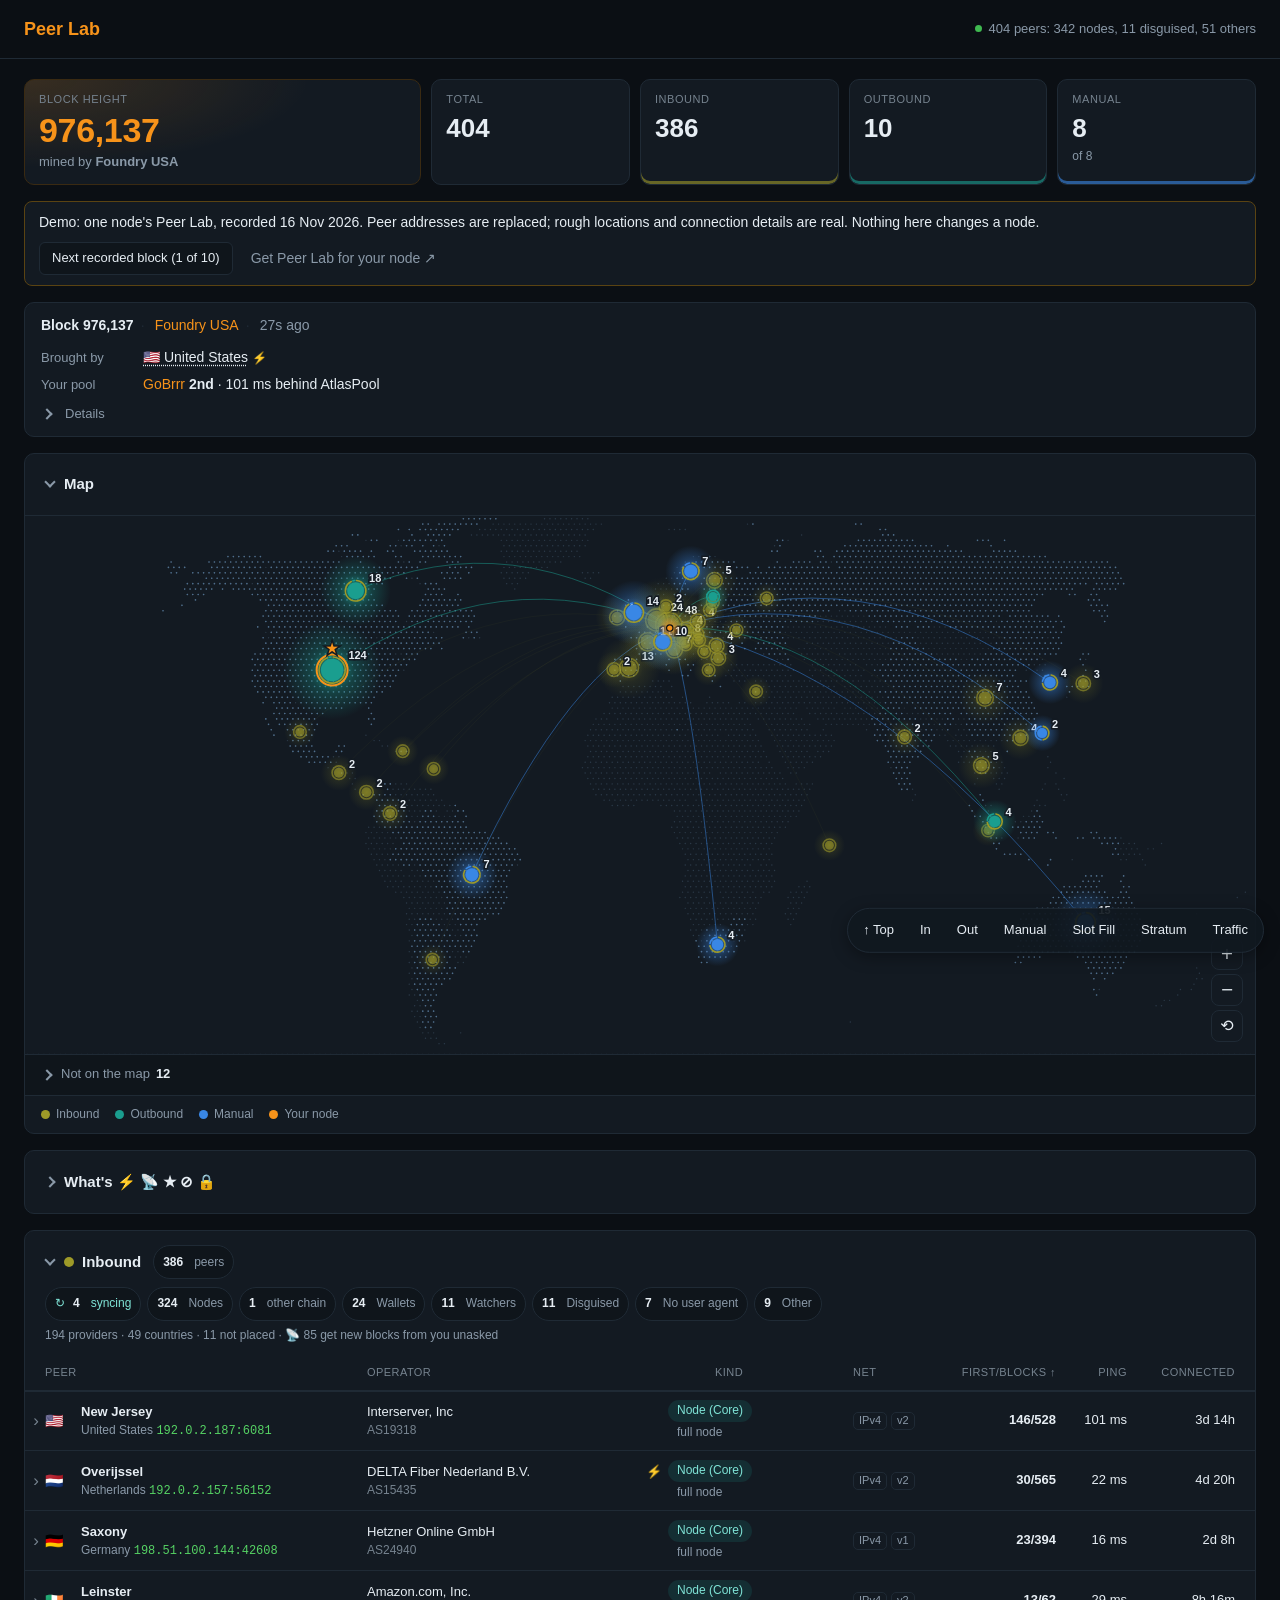
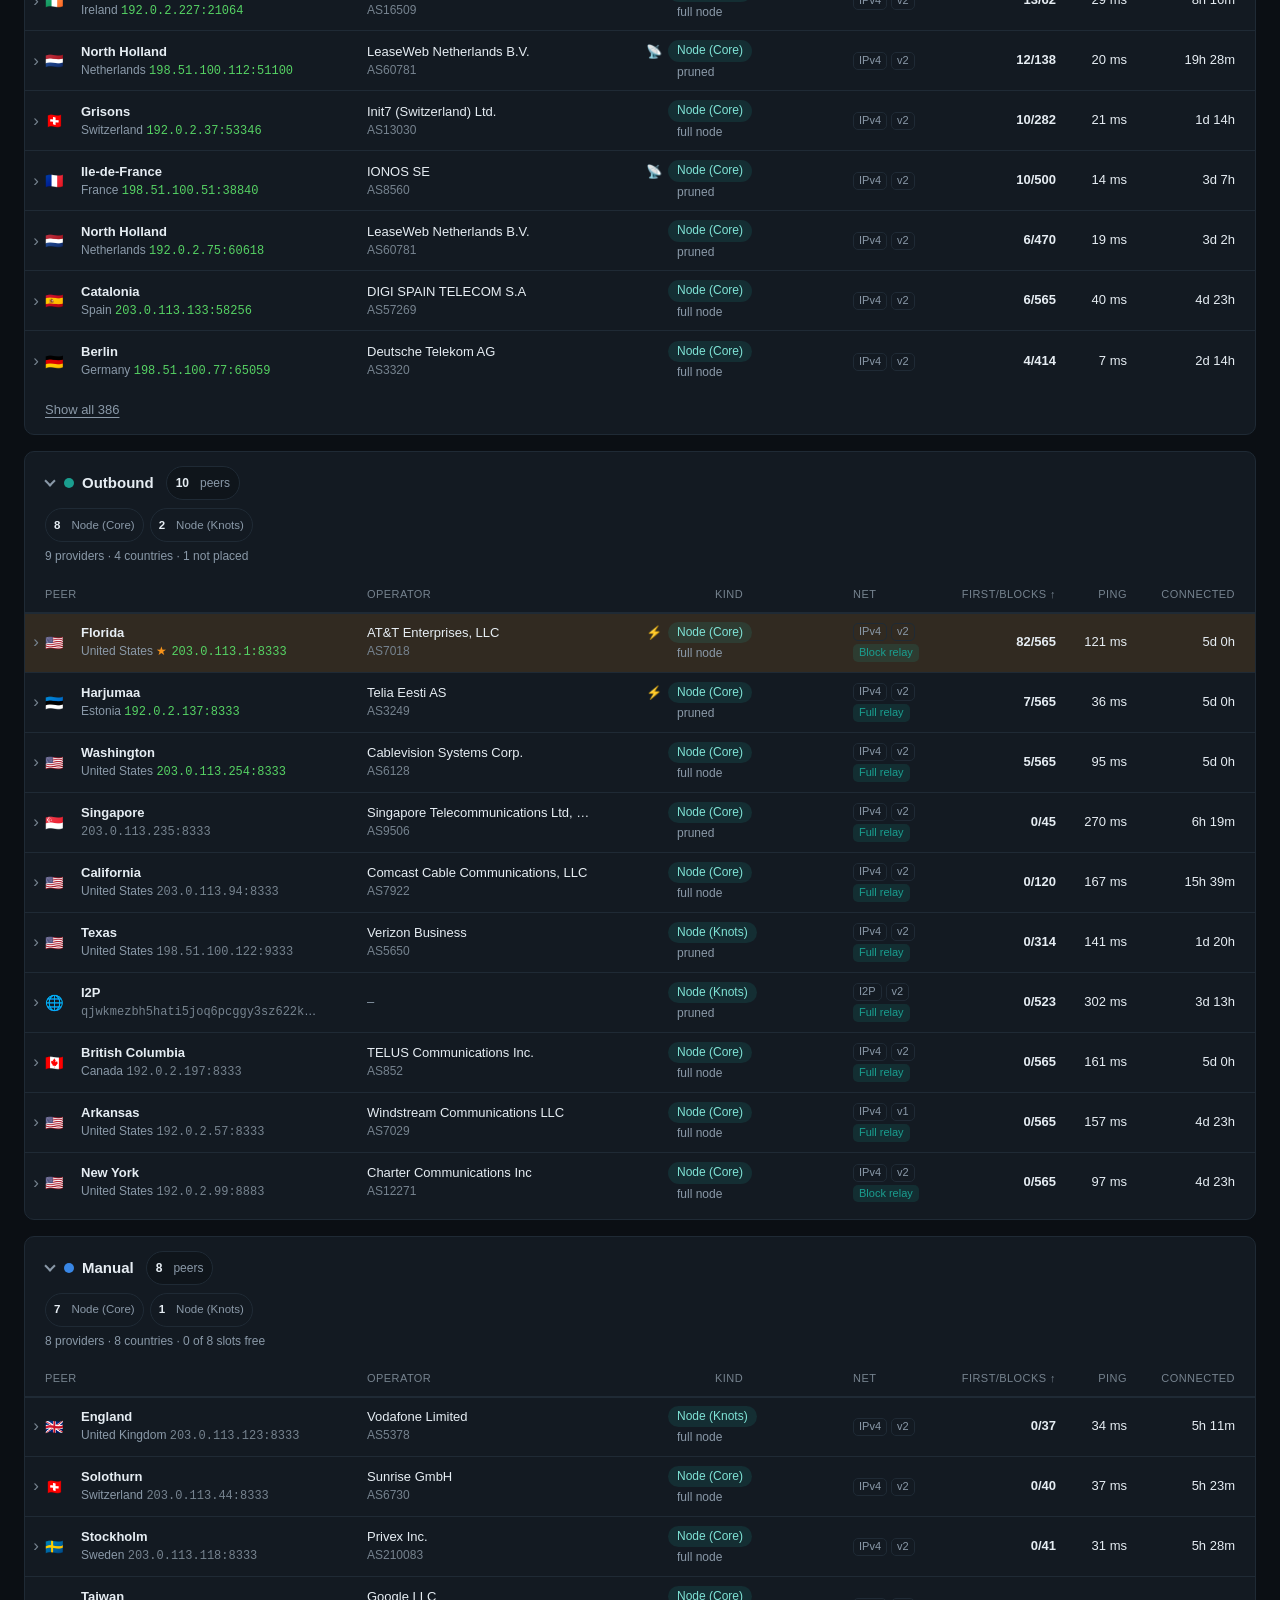
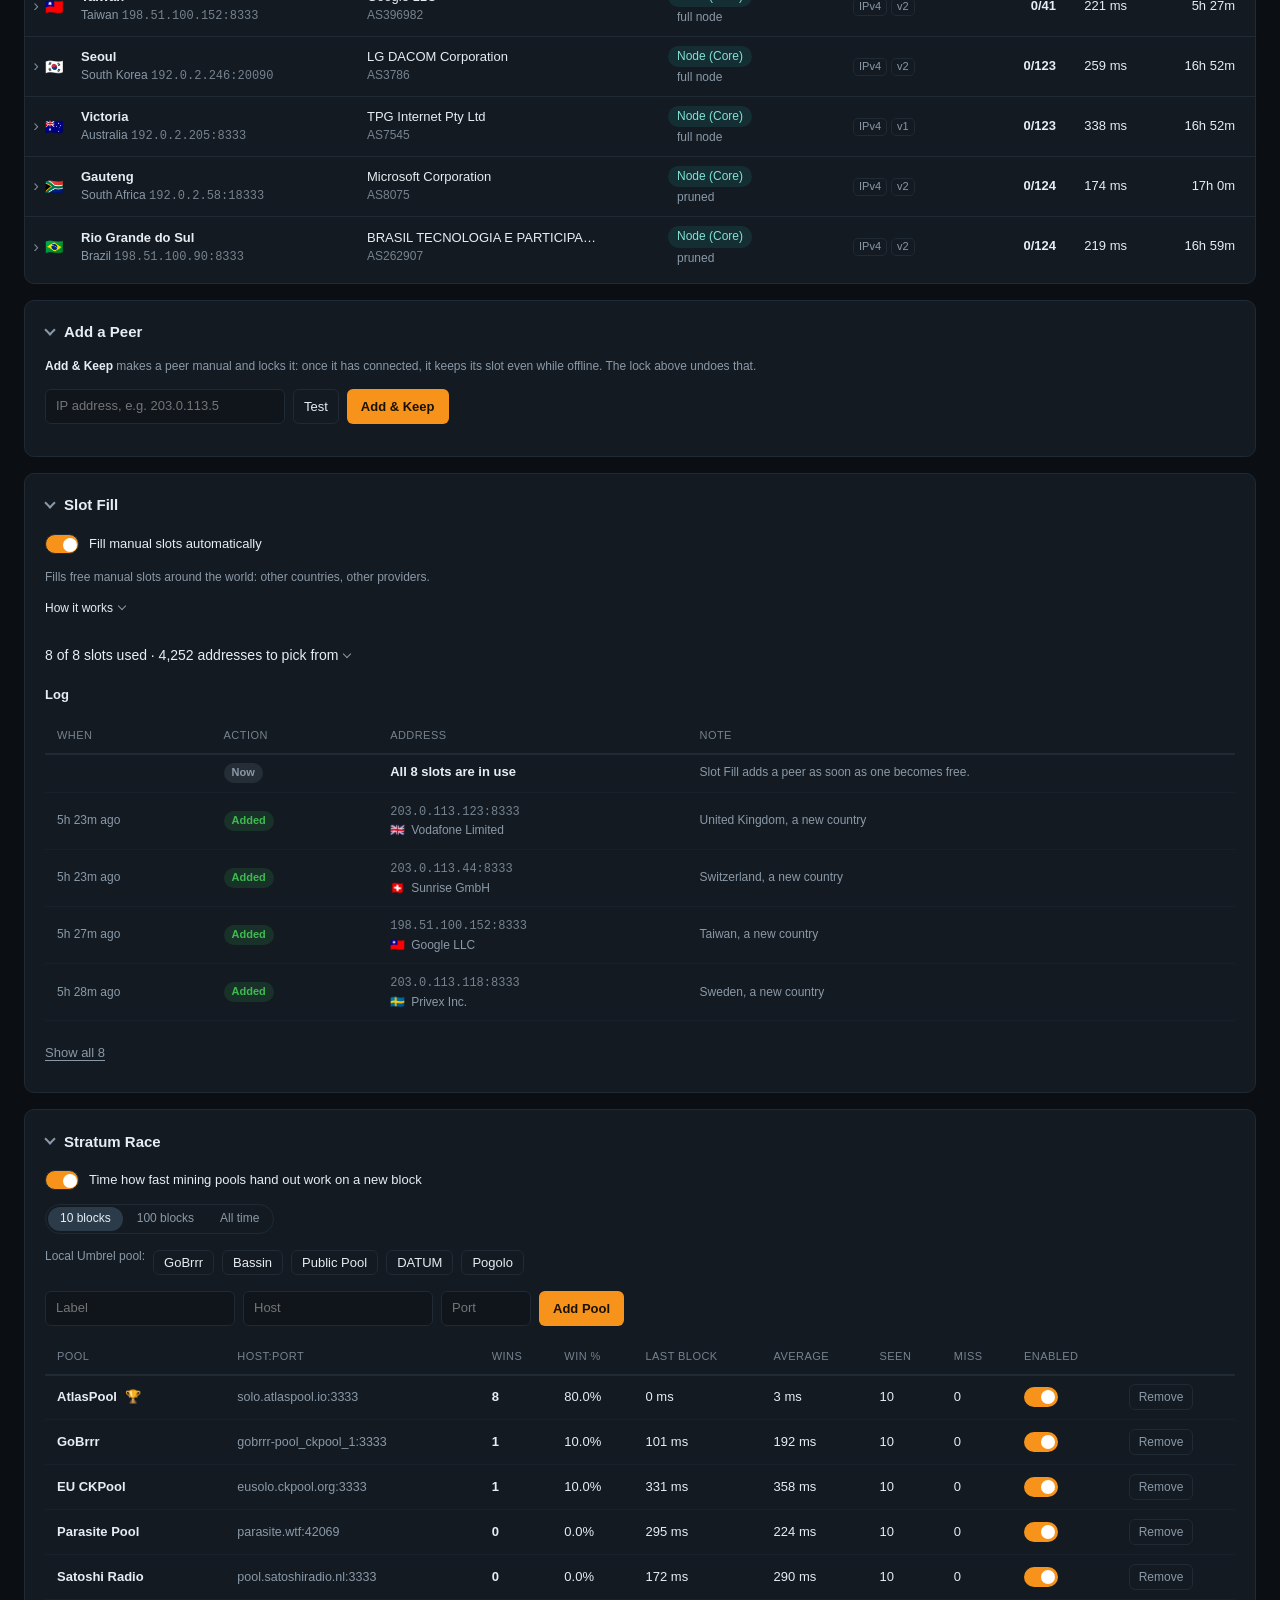
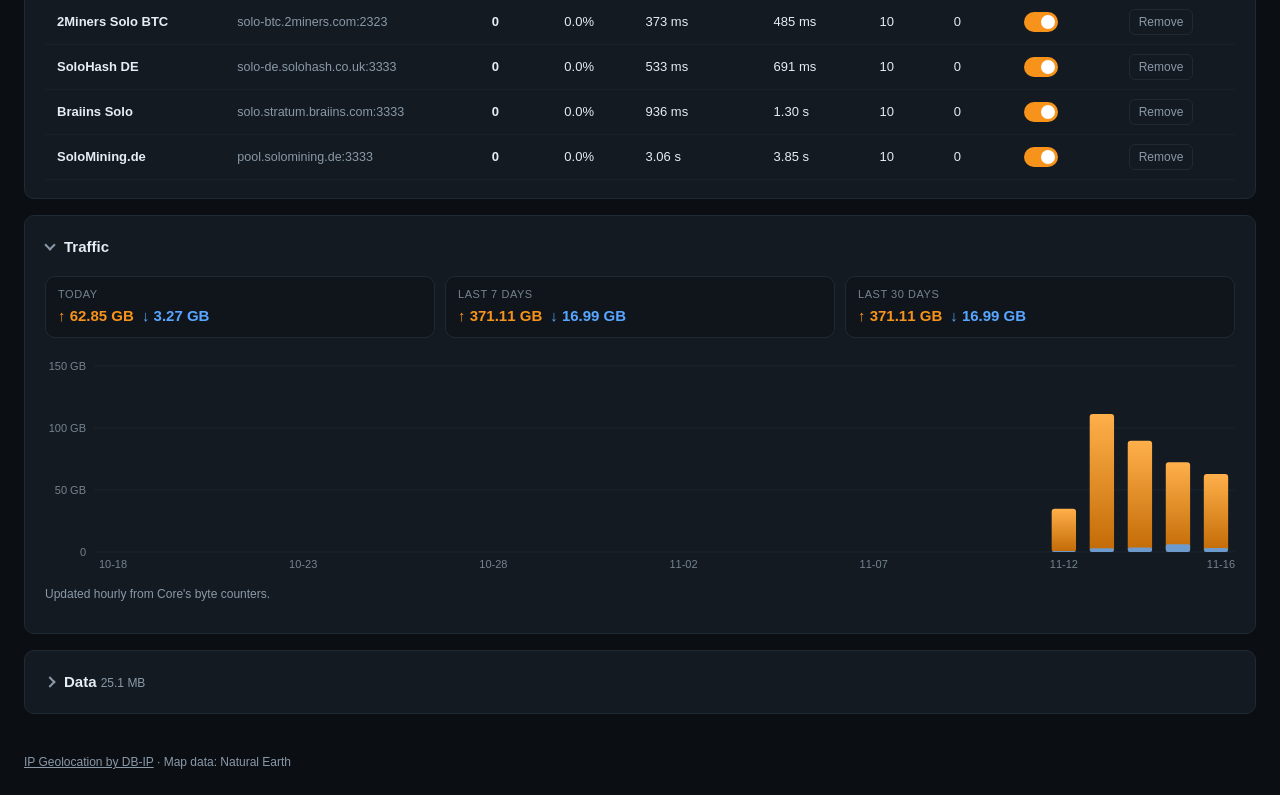
==== commit 013718fa: "Peer Lab demo: ten real blocks from 16 Nov 2026 Bitcoin Lab and Peer Map are now one app, Peer Lab; " ====
--- a/index.html
+++ b/index.html
@@ -45,7 +45,7 @@
       </div>
     </section>
 
-    <div class="banner banner-demo" id="demo" hidden style="display:flex;flex-wrap:wrap;align-items:center;gap:10px 18px"><span style="flex:1 1 100%">Demo: one node's Peer Lab, recorded 14&nbsp;Nov&nbsp;2026. Every address is replaced, and nothing here changes a node.</span><button type="button" class="btn" id="demo-block">Next recorded block</button><a href="https://github.com/benunskilled/peer-lab" style="color:var(--muted);text-decoration:none;white-space:nowrap">Get Peer Lab for your node &#8599;</a></div>
+    <div class="banner banner-demo" id="demo" hidden style="display:flex;flex-wrap:wrap;align-items:center;gap:10px 18px"><span style="flex:1 1 100%">Demo: one node's Peer Lab, recorded 16&nbsp;Nov&nbsp;2026. Peer addresses are replaced; rough locations and connection details are real. Nothing here changes a node.</span><button type="button" class="btn" id="demo-block">Next recorded block</button><a href="https://github.com/benunskilled/peer-lab" style="color:var(--muted);text-decoration:none;white-space:nowrap">Get Peer Lab for your node &#8599;</a></div>
     <!-- Fixed at the foot of the screen: up in the page, a reader down in the
          lists never saw that the page had stopped or could not reach the list. -->
     <div class="bottom-bars">
@@ -65,6 +65,8 @@
          a single line that opens onto who delivered it: then the summary is
          the fold's own label and #blockSummary stays hidden. -->
     <section class="card block-card" id="blockCard" hidden>
+      <!-- A fresh install until its first block: what comes here, and that it comes. -->
+      <p class="block-wait" id="blockWait" hidden>Waiting for the next block. Peer Lab notes who mined it and which peer brought it to you.</p>
       <div class="block-summary" id="blockSummary" hidden></div>
       <div class="block-route" id="blockRoute" hidden></div>
       <div class="block-recon" id="blockRecon" hidden></div>
@@ -109,7 +111,6 @@
           <g id="markers"></g>
           <g id="fx"></g>
         </svg>
-        <span class="map-level"><span id="mapLevel">Countries</span><span class="map-level-hint" id="mapLevelHint"> · zoom in for regions</span></span>
         <div class="zoom" role="group" aria-label="Zoom">
           <button id="zoomIn" aria-label="Zoom in">+</button>
           <button id="zoomOut" aria-label="Zoom out">−</button>
@@ -128,11 +129,12 @@
           <tbody id="unplacedBody"></tbody>
         </table>
       </aside>
-      <!-- What the colours on the map mean. -->
-      <div class="map-legend">
-        <span><span class="swatch s-inbound"></span>Inbound</span>
-        <span><span class="swatch s-outbound"></span>Outbound</span>
-        <span><span class="swatch s-manual"></span>Manual</span>
+      <!-- What the colours on the map mean - and, tapped, which of the three
+           groups the map shows (15.11.2026). Only the map: the tables stay. -->
+      <div class="map-legend" id="mapLegend">
+        <button type="button" class="legend-pick" data-group="inbound" aria-pressed="true" title="Show or hide inbound peers on the map"><span class="swatch s-inbound"></span>Inbound</button>
+        <button type="button" class="legend-pick" data-group="outbound" aria-pressed="true" title="Show or hide outbound peers on the map"><span class="swatch s-outbound"></span>Outbound</button>
+        <button type="button" class="legend-pick" data-group="manual" aria-pressed="true" title="Show or hide manual peers on the map"><span class="swatch s-manual"></span>Manual</button>
         <span><span class="swatch s-home"></span>Your node</span>
       </div>
     </section>
@@ -193,7 +195,7 @@
       <div class="inline-form">
         <label class="switch-label" for="rotation-toggle">
           <input type="checkbox" id="rotation-toggle" />
-          Fill manual slots automatically (recommended)
+          Fill manual slots automatically
         </label>
       </div>
       <!--
@@ -203,17 +205,25 @@
         what the switch does and what it costs you.
       -->
       <div class="rotation-hint">
-        <p>Fills free manual slots where your node has the fewest connections: other regions, other providers.</p>
+        <p>Fills free manual slots around the world: other countries, other providers.</p>
         <details class="how">
           <summary>How it works</summary>
           <ul>
-            <li>When a manual slot is free, it goes to a peer from a missing region, taken from Core's address book.</li>
+            <li>A free slot goes to a peer from a new country, taken from Core's address book.</li>
             <li>Core tests it. If Core can't connect, the next one is tried.</li>
             <li>A manual peer that is offline for an hour frees its slot. One that ever delivered a block first gets a day.</li>
             <li>Working peers and Core's own connections are never touched.</li>
           </ul>
         </details>
       </div>
+      <!-- What there is to pick from: Core's address book after Slot Fill's
+           own filters, per region on a tap. Only while Slot Fill is on. -->
+      <details class="how slot-book" id="slot-book" hidden>
+        <summary id="slot-book-sum"></summary>
+        <p class="region-picks" id="slot-book-regions"></p>
+        <p class="hint" id="slot-pick-note"></p>
+        <p class="hint">Peers from Core's address book that Core has connected to before, serve blocks and are not connected now.</p>
+      </details>
       <h3>Log</h3>
       <div class="table-wrap">
         <table id="rotation-log-table" class="rotation-log-table">
--- a/style.css
+++ b/style.css
@@ -270,7 +270,7 @@
 :where(#map) .link { fill: none; stroke-width: 0.7; stroke-opacity: 0.16; stroke-linecap: round; pointer-events: none; }
 .l-manual { stroke: var(--manual); stroke-opacity: 0.5; stroke-width: 1; }
 .l-inbound { stroke: var(--inbound); stroke-opacity: 0.08; }
-.l-outbound { stroke: var(--outbound); stroke-opacity: 0.3; }
+.l-outbound { stroke: var(--outbound); stroke-opacity: 0.5; stroke-width: 1; } /* as clear as manual (15.11.2026): at 0.3 and thin they vanished beside it */
 .home-mark { pointer-events: none; }
 .home-dot { fill: var(--accent); stroke: var(--bg); stroke-width: 1.2; }
 .fx-head { fill: #ffd29a; }
@@ -293,10 +293,6 @@
 .marker.selected .sel { stroke: var(--text); stroke-width: 1.5; }
 .marker text { fill: var(--text); font-size: 11px; font-weight: 600; paint-order: stroke; stroke: var(--panel); stroke-width: 3px; pointer-events: none; }
 
-.map-level {
-  position: absolute; left: 12px; bottom: 12px; font-size: 12px; color: var(--muted);
-  background: var(--panel); border: 1px solid var(--border); border-radius: 6px; padding: 3px 8px; pointer-events: none;
-}
 .zoom { position: absolute; right: 12px; bottom: 12px; display: flex; flex-direction: column; gap: 4px; }
 .zoom button {
   width: 32px; height: 32px; border-radius: 8px; border: 1px solid var(--border);
@@ -309,8 +305,6 @@
   .map-wrap { padding-bottom: 36px; }
   .zoom { right: 6px; bottom: 4px; gap: 4px; flex-direction: row; }
   .zoom button { width: 28px; height: 28px; }
-  .map-level { left: 6px; bottom: 8px; font-size: 11px; }
-  .map-level-hint { display: none; }
 }
 
 .tooltip {
@@ -381,7 +375,7 @@
 /* Laid out, the kind's line may use the whole column; measured, it keeps
    its cap, so one long line does not cost every table a column. */
 .peers th, .peers td { padding: 9px 12px; text-align: left; white-space: nowrap; border-bottom: 1px solid var(--border); }
-.peers tbody tr:not(.delivered-now):hover td { background: #17202a; }
+.peers tbody tr:not(.delivered-now):not(.leaving):hover td { background: #17202a; }
 .peers th:first-child, .peers td:first-child { padding-left: 20px; }
 .peers th:last-child, .peers td:last-child { padding-right: 20px; }
 .peers tbody tr:last-child td { border-bottom: 0; }
@@ -422,6 +416,17 @@
   color: var(--muted); font-size: 10px; letter-spacing: .04em; text-transform: uppercase;
 }
 .cards.cards tr.delivered-now { background: rgba(247,147,26,.13); }
+/* A row removed or disconnected a moment ago: slim, then it glides out (markLeaving in app.js).
+   The glide only on .out: every redraw measures the tables first, and a
+   transition there made the slim row twitch. */
+.peers tr.leaving td { color: var(--muted); }
+.peers tbody tr.leaving:not(.detail-row) { cursor: default; }
+.peers tr.leaving .leave { max-height: 3em; overflow: hidden; white-space: nowrap; text-overflow: ellipsis; }
+.peers tr.leaving.out td { padding-top: 0; padding-bottom: 0; transition: padding .4s ease; }
+.peers tr.leaving.out .leave { max-height: 0; opacity: 0; transition: max-height .4s ease, opacity .4s ease; }
+.cards.cards table tr.leaving { display: block; }
+.cards.cards table tr.leaving.out { padding-top: 0; padding-bottom: 0; border-bottom-color: transparent; transition: padding .4s ease, border-color .4s ease; }
+@media (prefers-reduced-motion: reduce) { .peers tr.leaving.out td, .peers tr.leaving.out .leave, .cards.cards table tr.leaving.out { transition: none; } }
 .empty { color: var(--muted); margin: 0 20px 8px; }
 /* The mix of peer kinds under a group heading: a summary, not a heading of
    its own, so it stays quiet enough to skip over. */
@@ -445,6 +450,11 @@
 /* ---- V2 design ---- */
 .map-legend { flex: 1 1 100%; display: flex; flex-wrap: wrap; gap: 6px 16px; padding: 10px 16px; border-top: 1px solid var(--border); color: var(--muted); font-size: 12px; }
 .map-legend .swatch { width: 9px; height: 9px; margin-right: 6px; vertical-align: -1px; }
+/* The three groups are switches for the map: off, faded and struck through. */
+.map-card .map-legend .legend-pick { all: unset; cursor: pointer; display: inline-flex; align-items: center; color: var(--muted); font-size: 12px; border-radius: 4px; }
+.map-card .map-legend .legend-pick:hover { color: var(--text); }
+.map-card .map-legend .legend-pick:focus-visible { outline: 2px solid var(--accent); outline-offset: 2px; }
+.map-card .map-legend .legend-pick[aria-pressed="false"] { opacity: .45; text-decoration: line-through; }
 .s-home { background: var(--accent); }
 
 /* Group heading: the name, then the count and the kinds as chips. */
@@ -616,14 +626,22 @@
 /* Chips change state softly. */
 .chip { transition: border-color .12s ease, color .12s ease, background-color .12s ease; }
 /* A peer that has just connected lights up once. */
-tr.arrived > td { animation: arrived 2.4s ease-out; }
+tr.arrived > td, tr.jumped > td { animation: arrived 2.4s ease-out; }
 /* As a card the row is one box: it lights up whole. */
-.cards tr.arrived { animation: arrived 2.4s ease-out; }
-.cards tr.arrived > td { animation: none; }
+.cards tr.arrived, .cards tr.jumped { animation: arrived 2.4s ease-out; }
+.cards tr.arrived > td, .cards tr.jumped > td { animation: none; }
+/* "Brought by": the place reads as text, the underline says it leads to the peer. */
+button.b-peer { border: 0; background: none; padding: 0; font: inherit; color: inherit; cursor: pointer; text-decoration: underline dotted; text-underline-offset: 3px; }
+button.b-peer:hover { text-decoration-style: solid; }
+/* Before the first block: one quiet line where the block will be. */
+.block-wait { margin: 0; padding: 12px 16px; color: var(--muted); font-size: 14px; }
 @keyframes arrived { from { background-color: rgba(247, 147, 26, .16); } }
 /* Scrolling back up on a phone: the sections, a tap away. */
 .jump-bar { position: fixed; z-index: 30; left: 50%; top: 8px; transform: translate(-50%, calc(-100% - 16px)); display: flex; gap: 4px; padding: 4px; border-radius: 999px; background: rgba(17, 24, 32, .92); border: 1px solid var(--border); box-shadow: 0 4px 16px rgba(0, 0, 0, .35); transition: transform .2s ease; max-width: calc(100vw - 16px); }
-.jump-bar.shown { transform: translate(-50%, 0); }
+/* --jump-top: below the open inbound list's bar while that is pinned
+   (3-render.js). Only in the shown state: hidden, the bar stays off-screen
+   whatever it is, and does not flash over the bar as that pins. */
+.jump-bar.shown { transform: translate(-50%, calc(var(--jump-top, 8px) - 8px)); }
 .jump-bar button { font: inherit; font-size: 13px; color: var(--text); background: none; border: 0; padding: 8px 11px; border-radius: 999px; white-space: nowrap; }
 .jump-bar button:active { background: var(--panel-2); }
 @media (prefers-reduced-motion: reduce) {
@@ -710,7 +728,7 @@
 .bottom-bars > .banner { pointer-events: auto; width: 100%; max-width: 720px; box-sizing: border-box; box-shadow: 0 6px 20px rgba(0, 0, 0, .45); }
 .map-card.folded > :not(.map-head) { display: none; }
 /* A folded card opens with a tap anywhere on it. */
-.card.folded, details.card.panel:not([open]), .block-card:has(> .block-more:not([open])) { cursor: pointer; }
+.card.folded, details.card.panel:not([open]), .block-card:has(> .block-more:not([open]):not([hidden])) { cursor: pointer; }
 .map-card.folded .map-head { border-bottom: 0; }
 
 /* The open inbound list keeps its name and the way back at the top. */
@@ -951,6 +969,7 @@
 .panel .pill.rotation-manual { background: rgba(57,135,229,.15); color: #6aa8f0; }
 .panel .pill.rotation-retire { background: rgba(138,153,168,.15); color: var(--muted); }
 .panel .pill.rotation-disconnect, .panel .pill.rotation-unmanual { background: rgba(138,153,168,.15); color: var(--muted); }
+.panel .pill.rotation-rejected { background: rgba(248,81,73,.15); color: var(--bad, #f85149); }
 /* The Add-a-Peer result line. "not reachable" is a perfectly good answer
    rather than an error - Test exists to produce it - so it is coloured as
    information, on its own line under the form instead of squeezed beside it
@@ -1487,3 +1506,26 @@
 details.card.panel summary::before { margin: 0 2px 0 1px; width: 6px; height: 6px; }
 .card.panel h2.fold-title::before { margin: 0 2px 0 1px; width: 6px; height: 6px; }
 
+
+/* Slot Fill: the candidates tried since a slot came free, under the top row
+   of the log (15.11.2026). Time, place, how it ended - one line each, the
+   place cut before the reason is. */
+.slot-tries { margin-top: 6px; }
+.slot-tries summary { cursor: pointer; color: var(--muted); width: fit-content; }
+.slot-tries summary:hover { color: var(--text); }
+.slot-tries ul { list-style: none; margin: 6px 0 0; padding: 0; display: grid; gap: 3px; }
+.slot-tries li { display: grid; grid-template-columns: 3.4em minmax(0, 1fr) auto; gap: 0 10px; align-items: baseline; color: var(--muted); }
+.slot-tries .st-when { font-variant-numeric: tabular-nums; }
+.slot-tries .st-where { color: var(--text); overflow: hidden; text-overflow: ellipsis; white-space: nowrap; }
+@media (max-width: 520px) { .slot-tries ul { gap: 8px; } .slot-tries li { grid-template-columns: 3.4em minmax(0, 1fr); } .slot-tries .st-what { grid-column: 2; } }
+
+/* Slot Fill: the regions as switches (15.11.2026). Off, an outline; picked,
+   filled orange like the page's other buttons. Under .panel, whose buttons
+   are orange by default (the rule above). */
+.region-picks { display: flex; flex-wrap: wrap; gap: 6px; margin: 8px 0 4px; }
+.panel .region-pick { font-size: 13px; font-weight: 500; color: var(--muted); background: transparent; border: 1px solid var(--border); border-radius: 999px; padding: 3px 10px; }
+.panel .region-pick b { color: var(--text); font-weight: 600; font-variant-numeric: tabular-nums; }
+.panel .region-pick:hover:not(:disabled) { color: var(--text); border-color: var(--muted); }
+.panel .region-pick.on { background: var(--accent); border-color: var(--accent); color: #1a1200; }
+.panel .region-pick.on b { color: #1a1200; }
+.panel .region-pick:disabled { opacity: .45; cursor: default; }
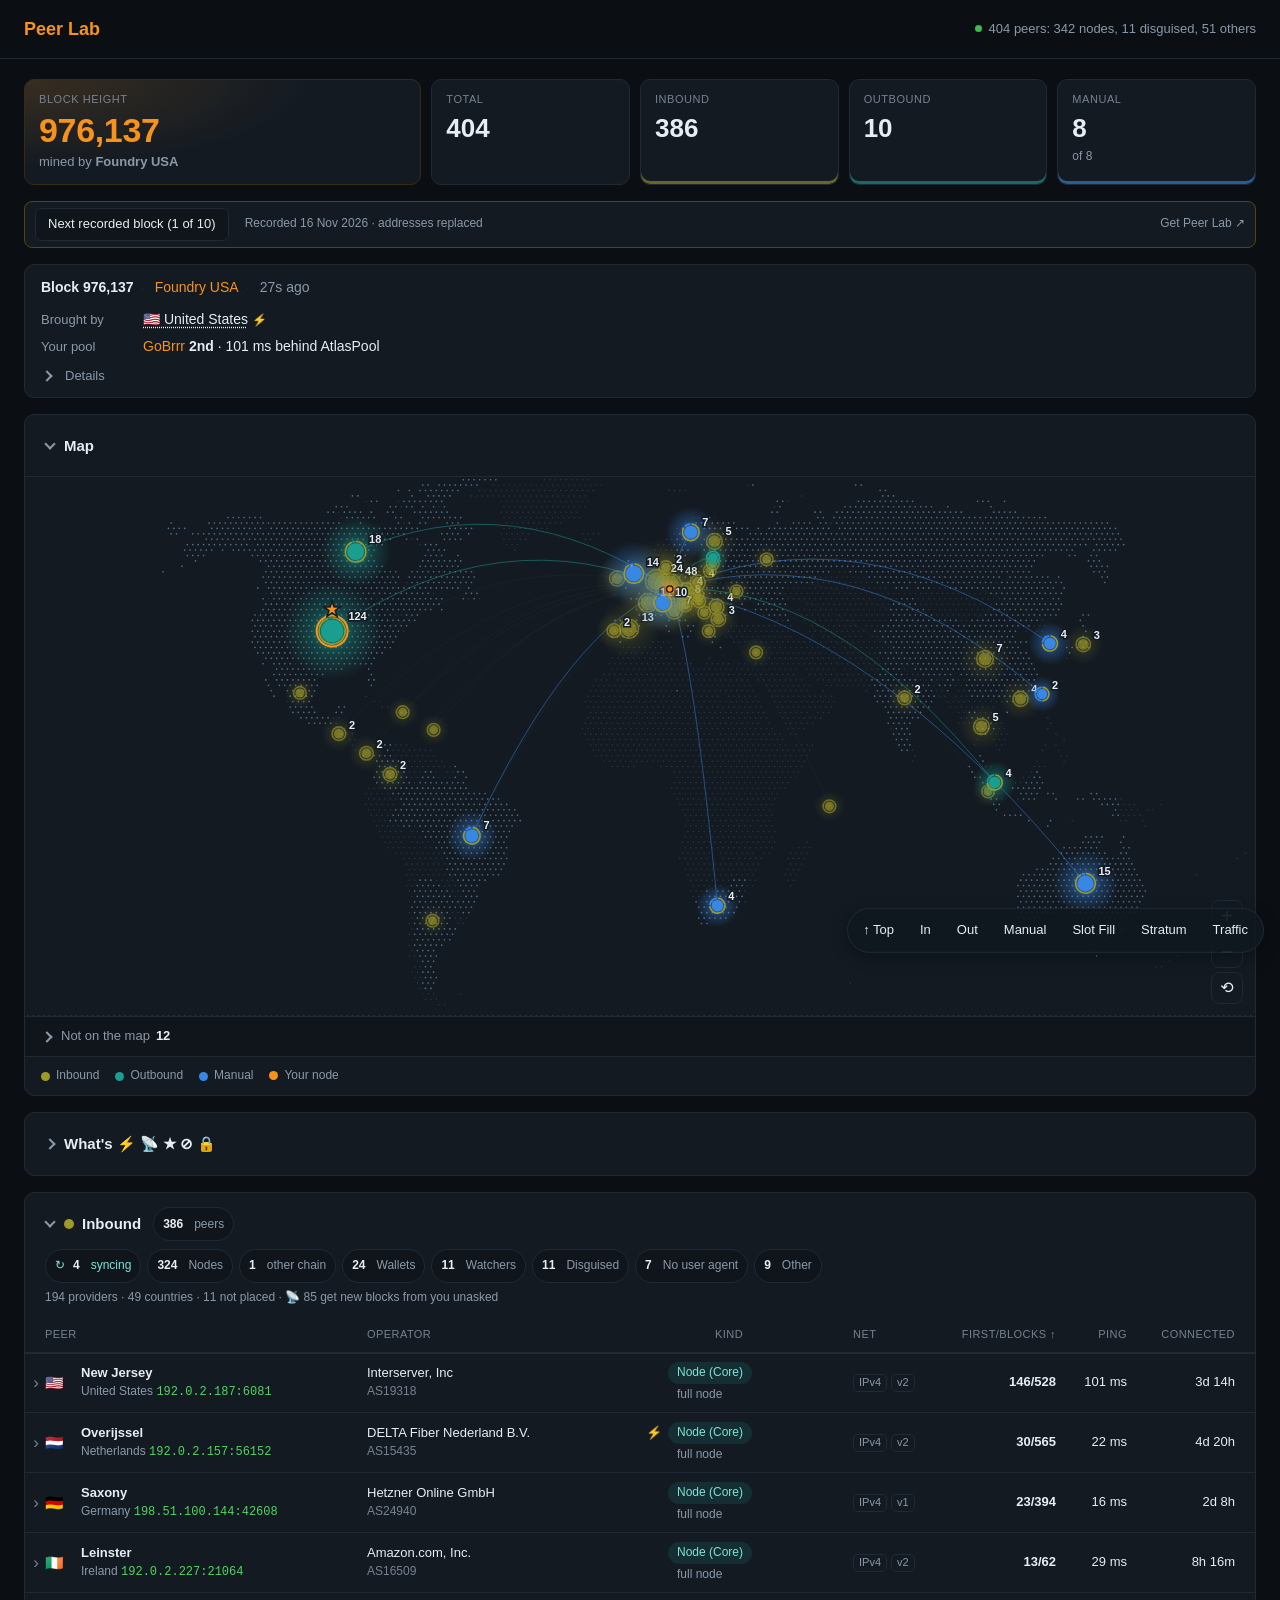
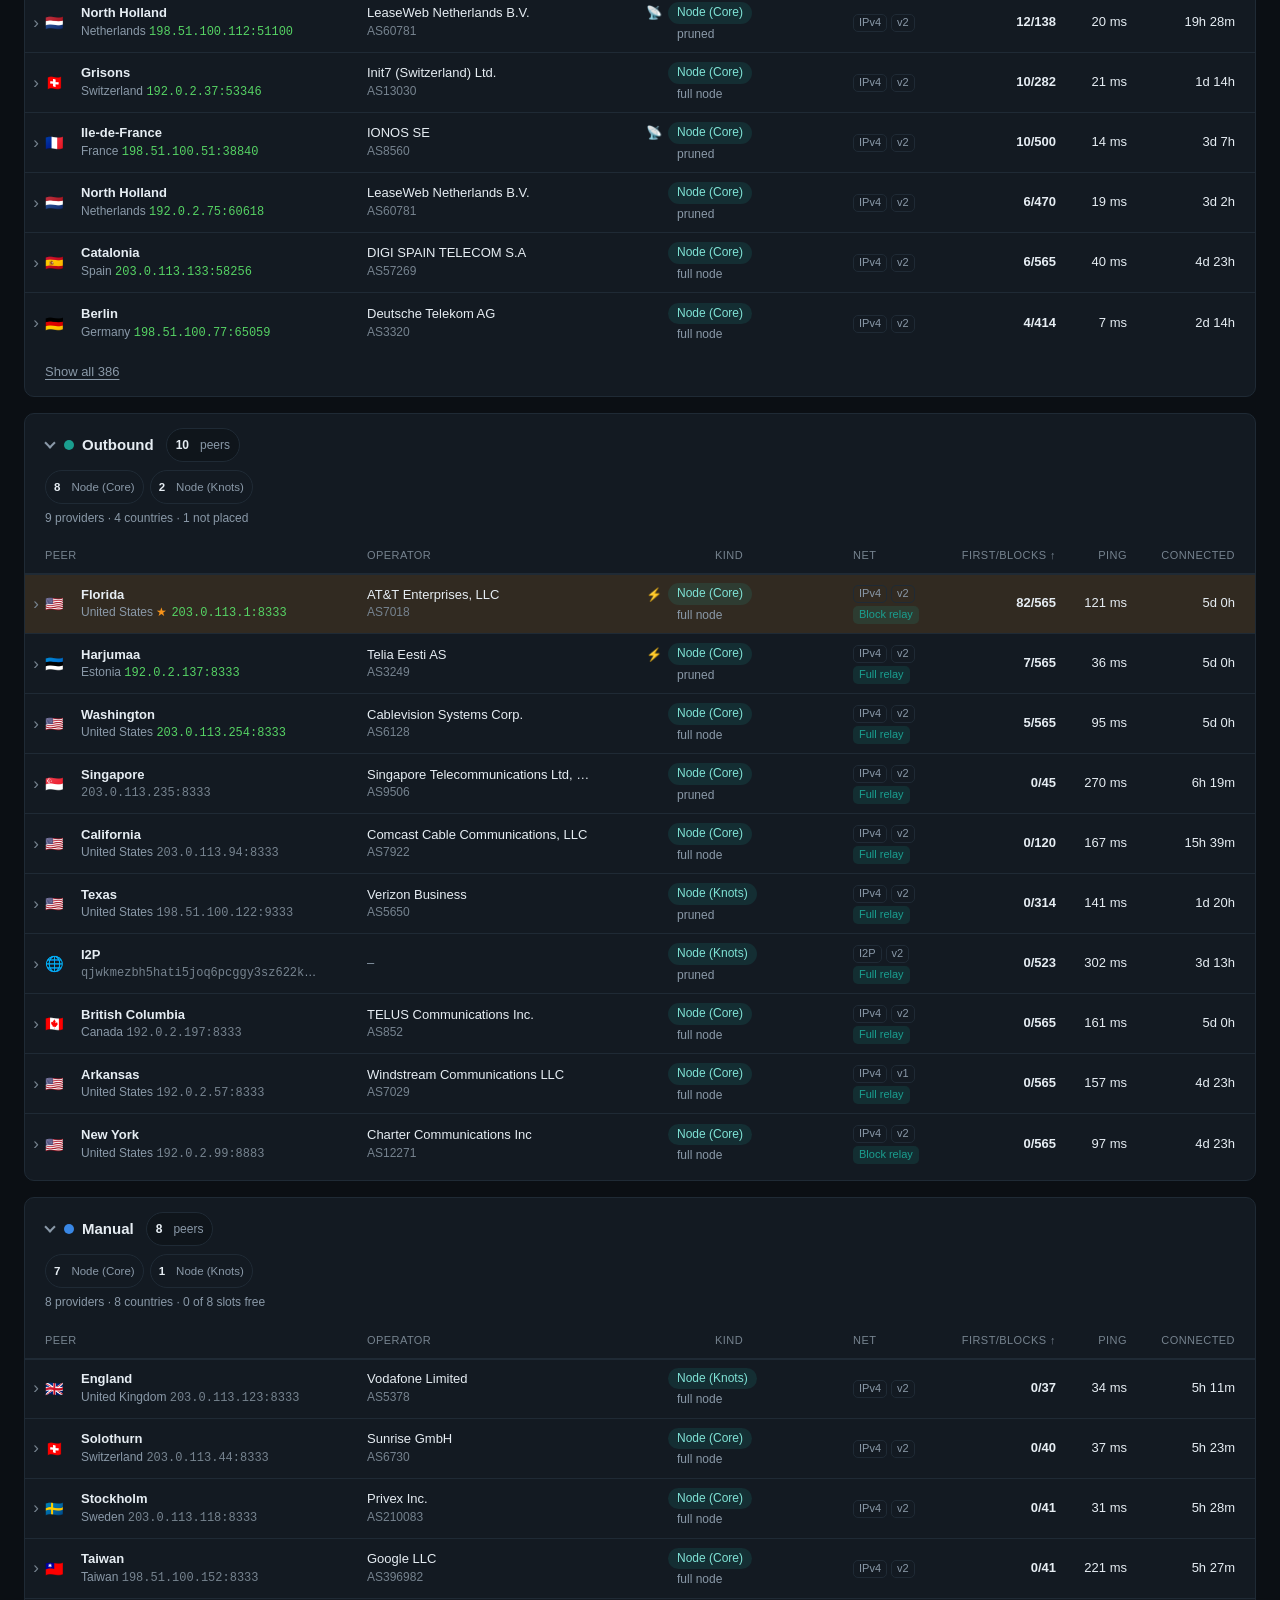
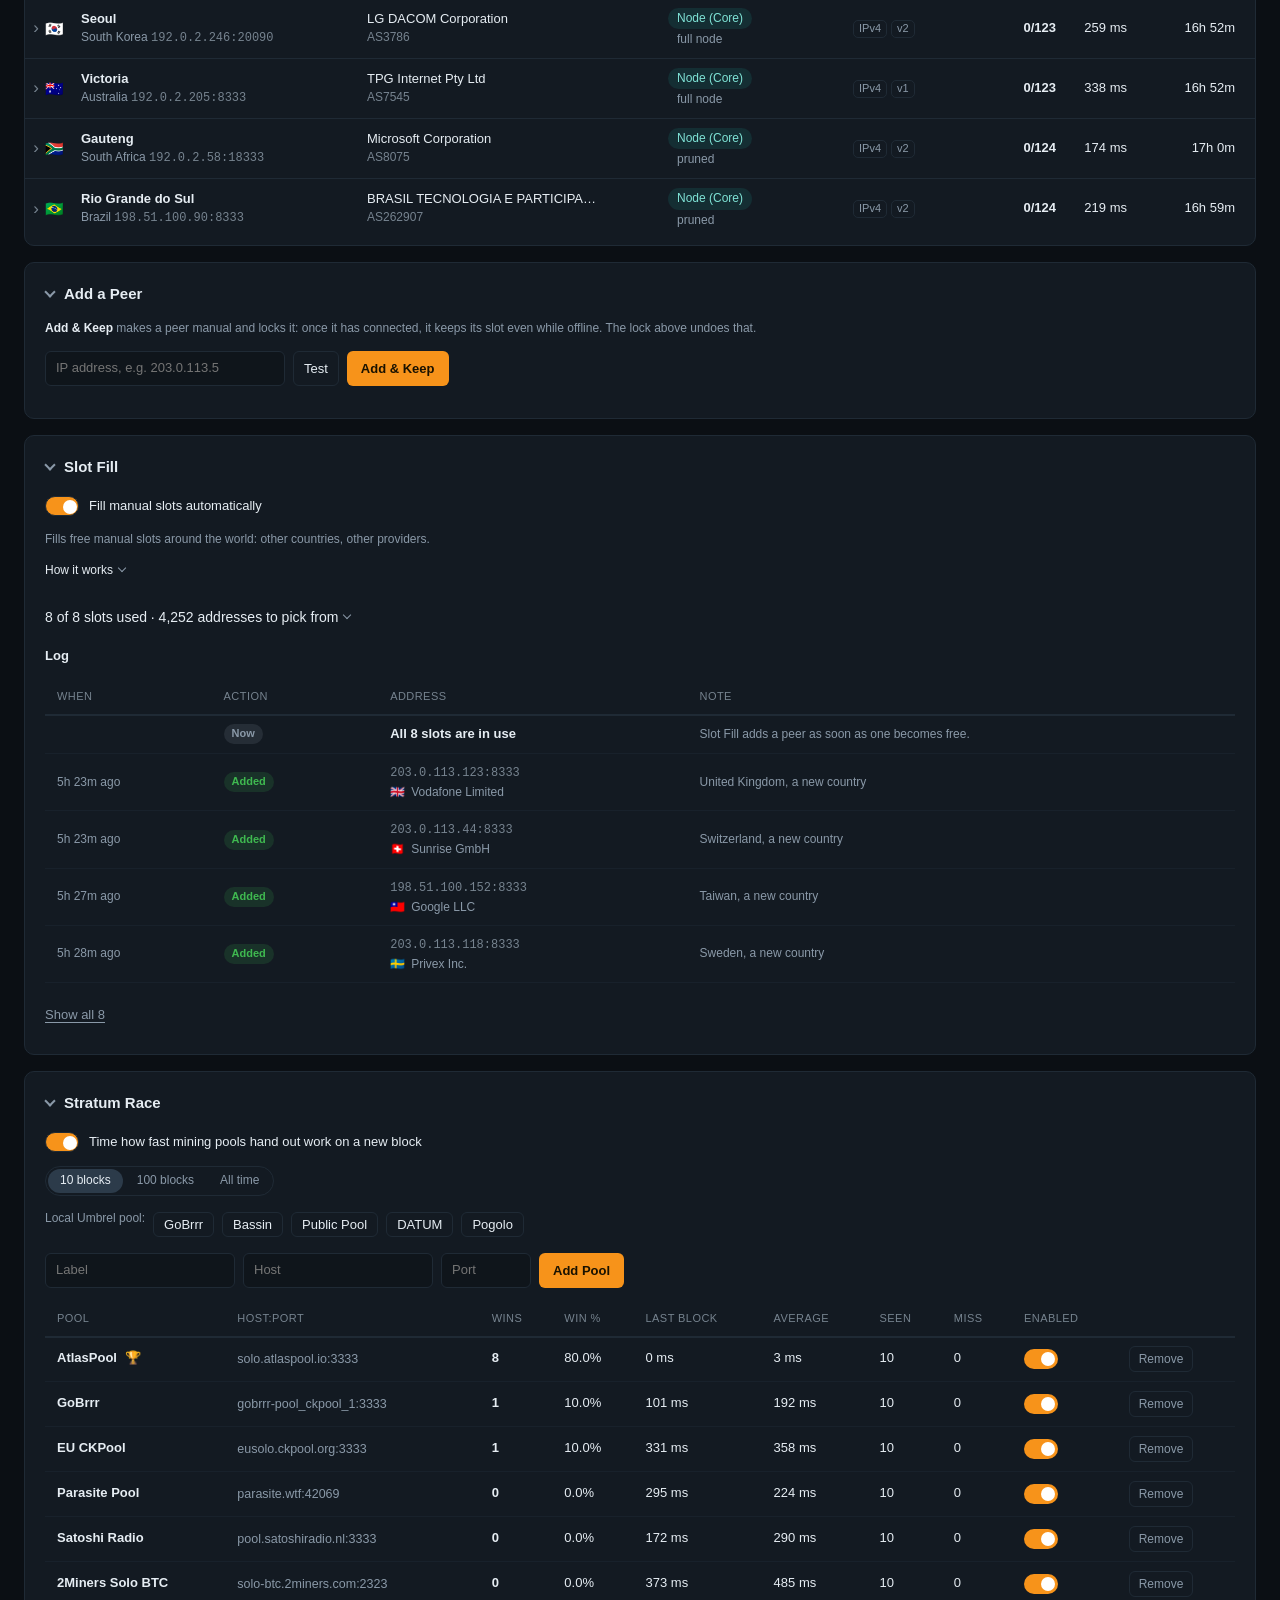
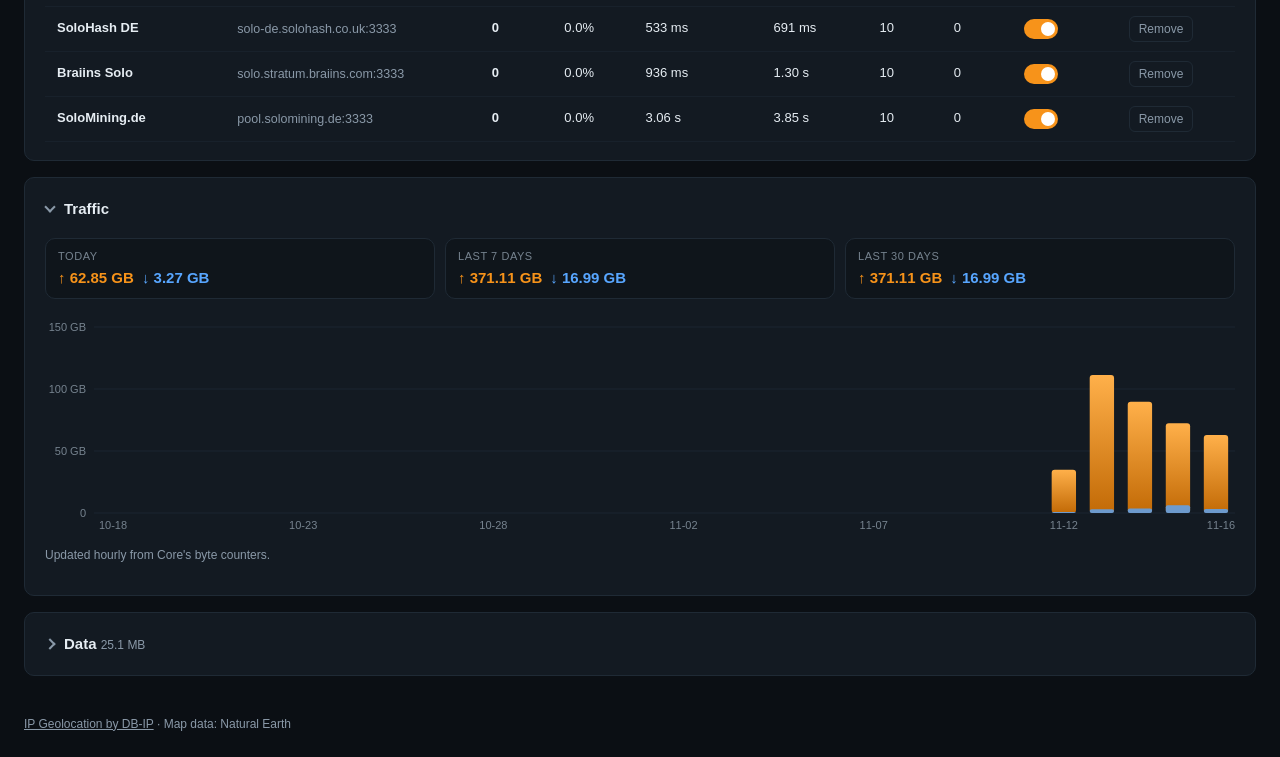
==== commit cd142d58: "Demo: slimmer banner - button, date and link in one line Co-Authored-By: Claude Opus 5.5 <noreply@an" ====
--- a/index.html
+++ b/index.html
@@ -45,7 +45,7 @@
       </div>
     </section>
 
-    <div class="banner banner-demo" id="demo" hidden style="display:flex;flex-wrap:wrap;align-items:center;gap:10px 18px"><span style="flex:1 1 100%">Demo: one node's Peer Lab, recorded 16&nbsp;Nov&nbsp;2026. Peer addresses are replaced; rough locations and connection details are real. Nothing here changes a node.</span><button type="button" class="btn" id="demo-block">Next recorded block</button><a href="https://github.com/benunskilled/peer-lab" style="color:var(--muted);text-decoration:none;white-space:nowrap">Get Peer Lab for your node &#8599;</a></div>
+    <div class="banner banner-demo" id="demo" hidden style="display:flex;flex-wrap:wrap;align-items:center;gap:6px 16px;padding:6px 10px"><button type="button" class="btn" id="demo-block">Next recorded block</button><span style="flex:1 1 auto;color:var(--muted);font-size:12px">Recorded 16&nbsp;Nov&nbsp;2026 · addresses replaced</span><a href="https://github.com/benunskilled/peer-lab" style="color:var(--muted);font-size:12px;text-decoration:none;white-space:nowrap">Get Peer Lab &#8599;</a></div>
     <!-- Fixed at the foot of the screen: up in the page, a reader down in the
          lists never saw that the page had stopped or could not reach the list. -->
     <div class="bottom-bars">
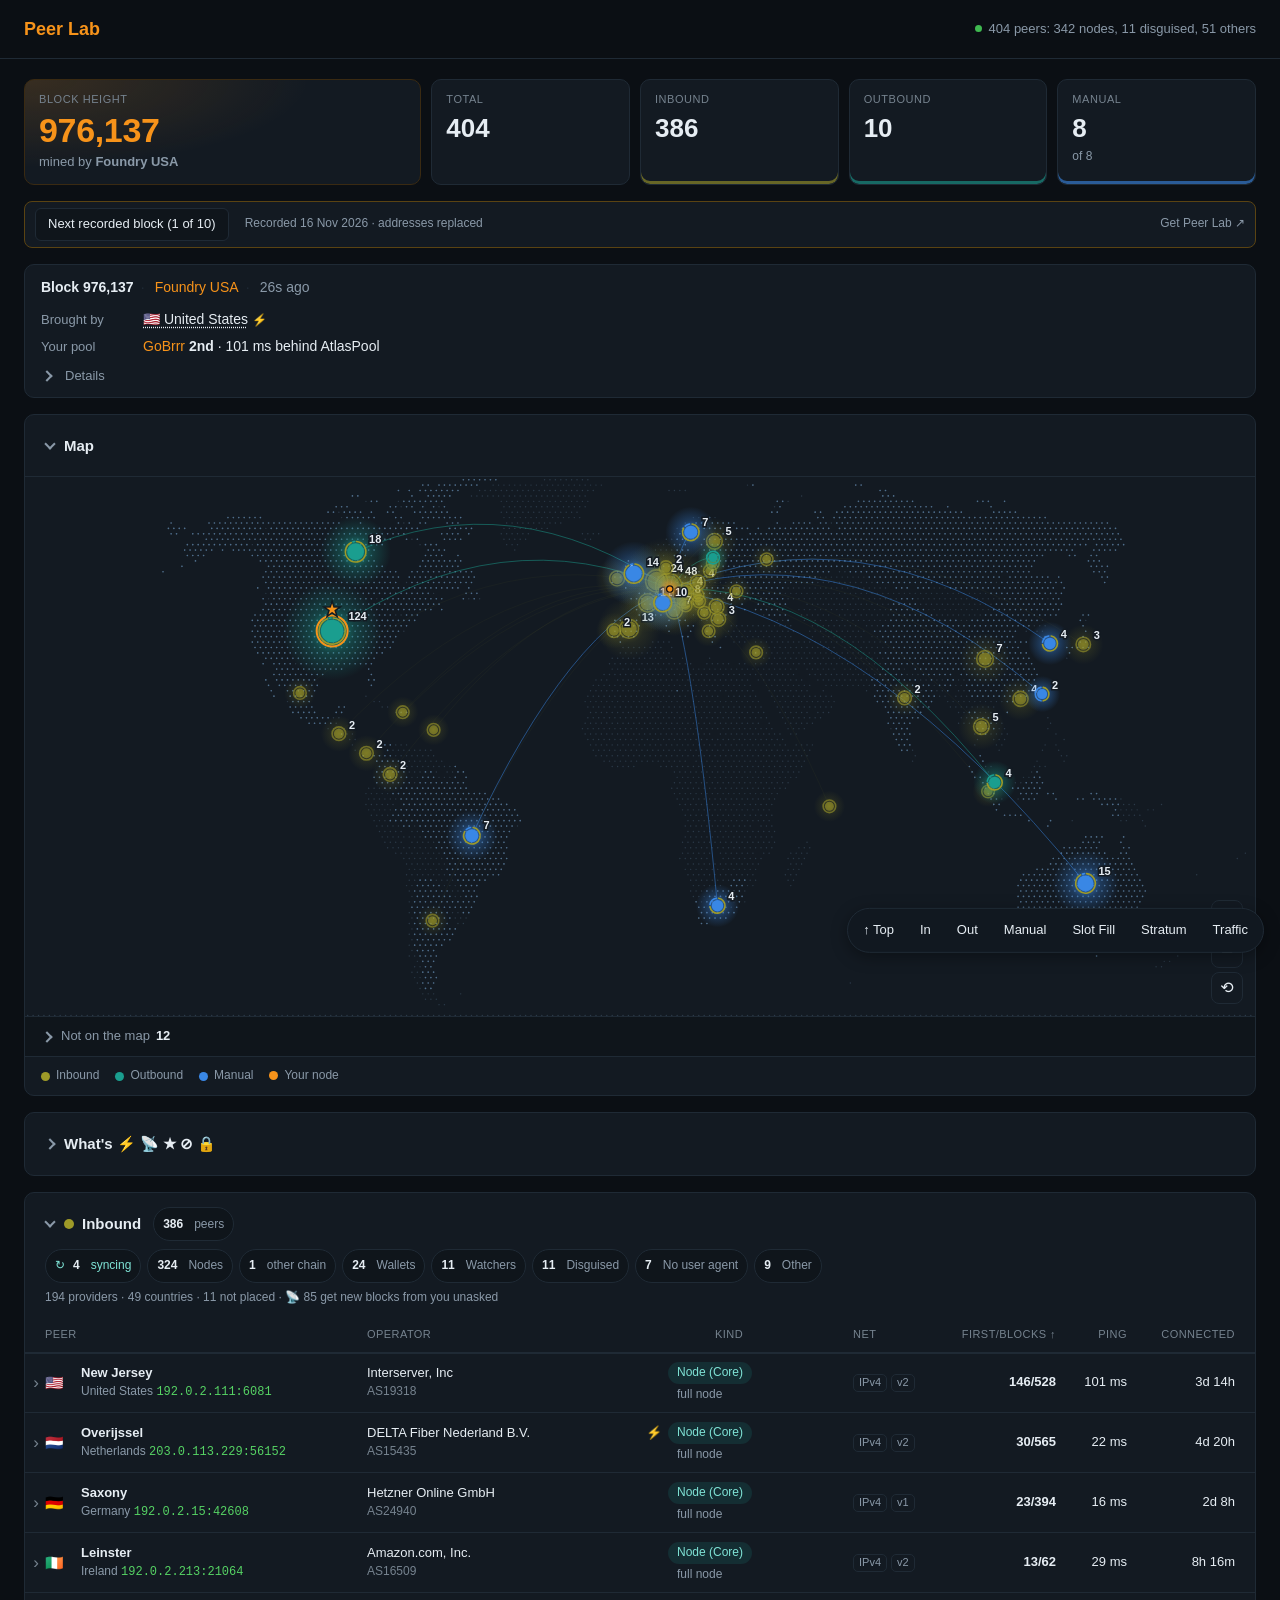
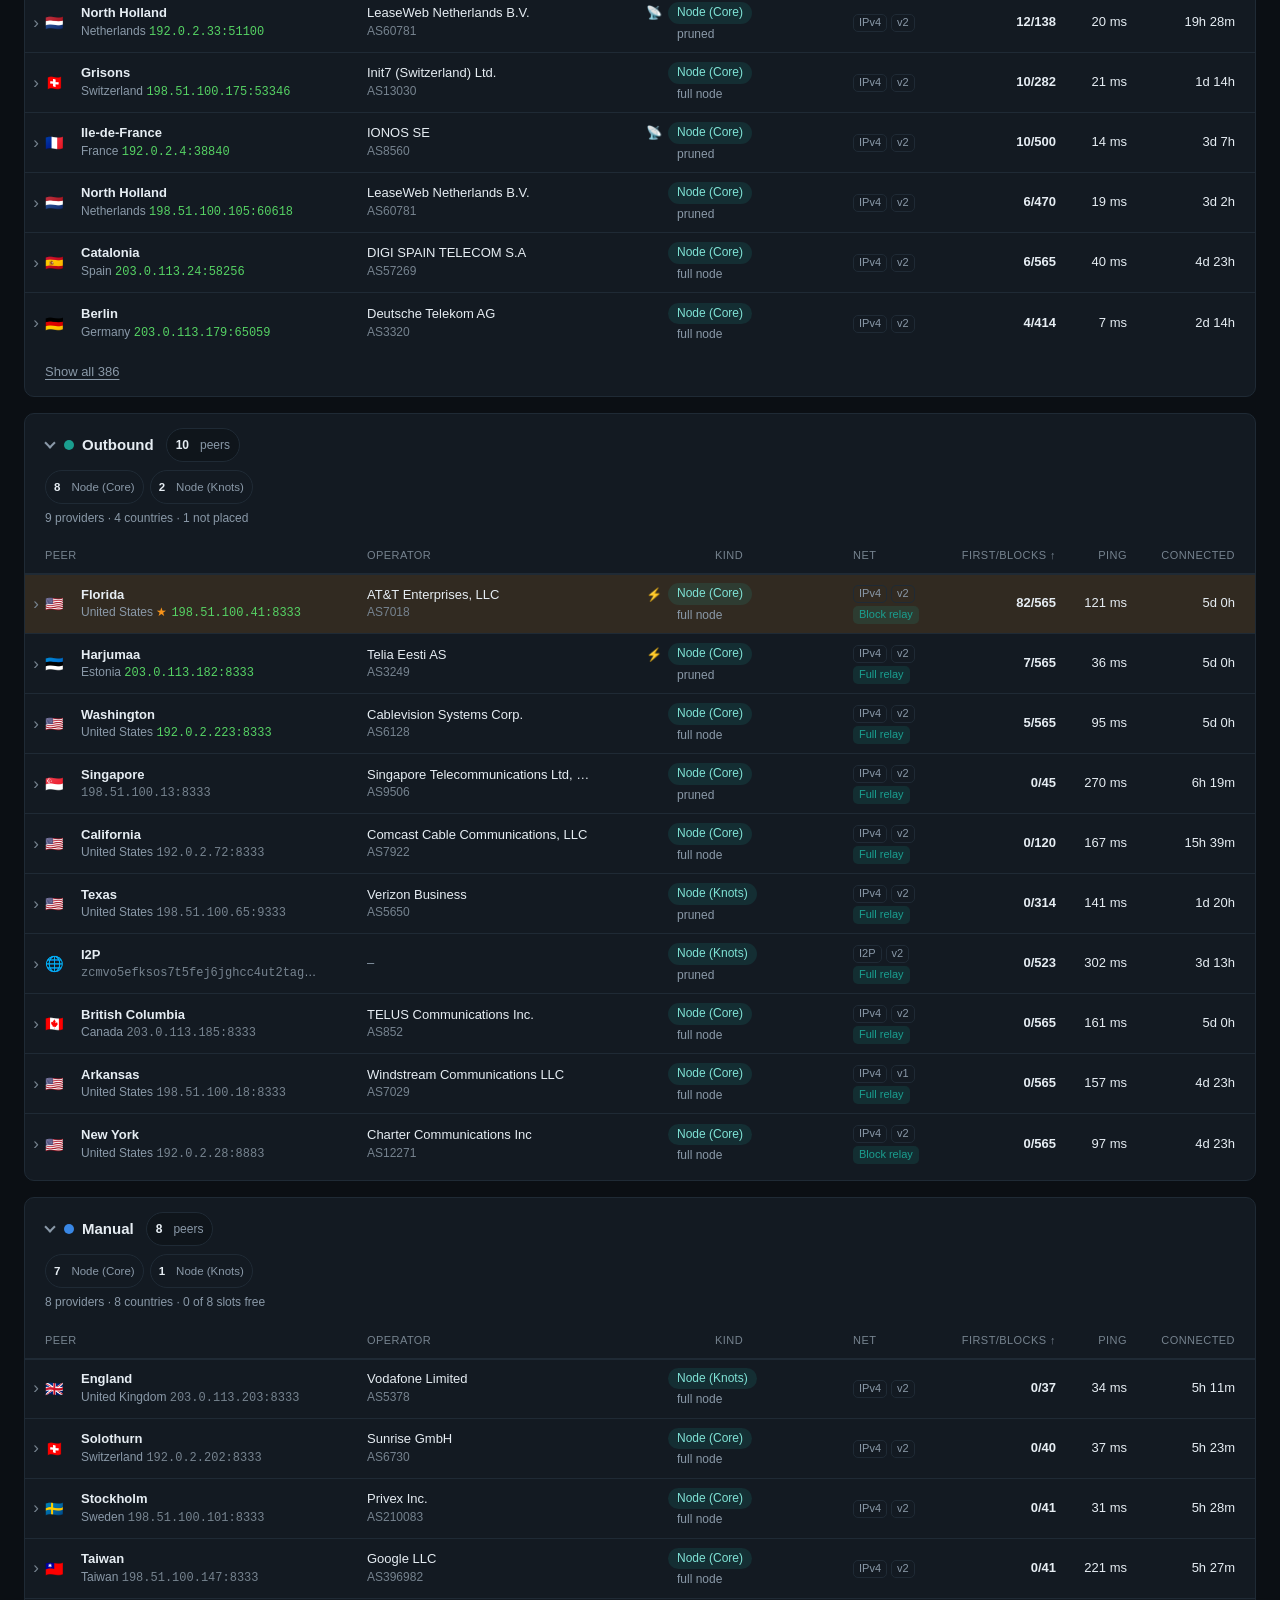
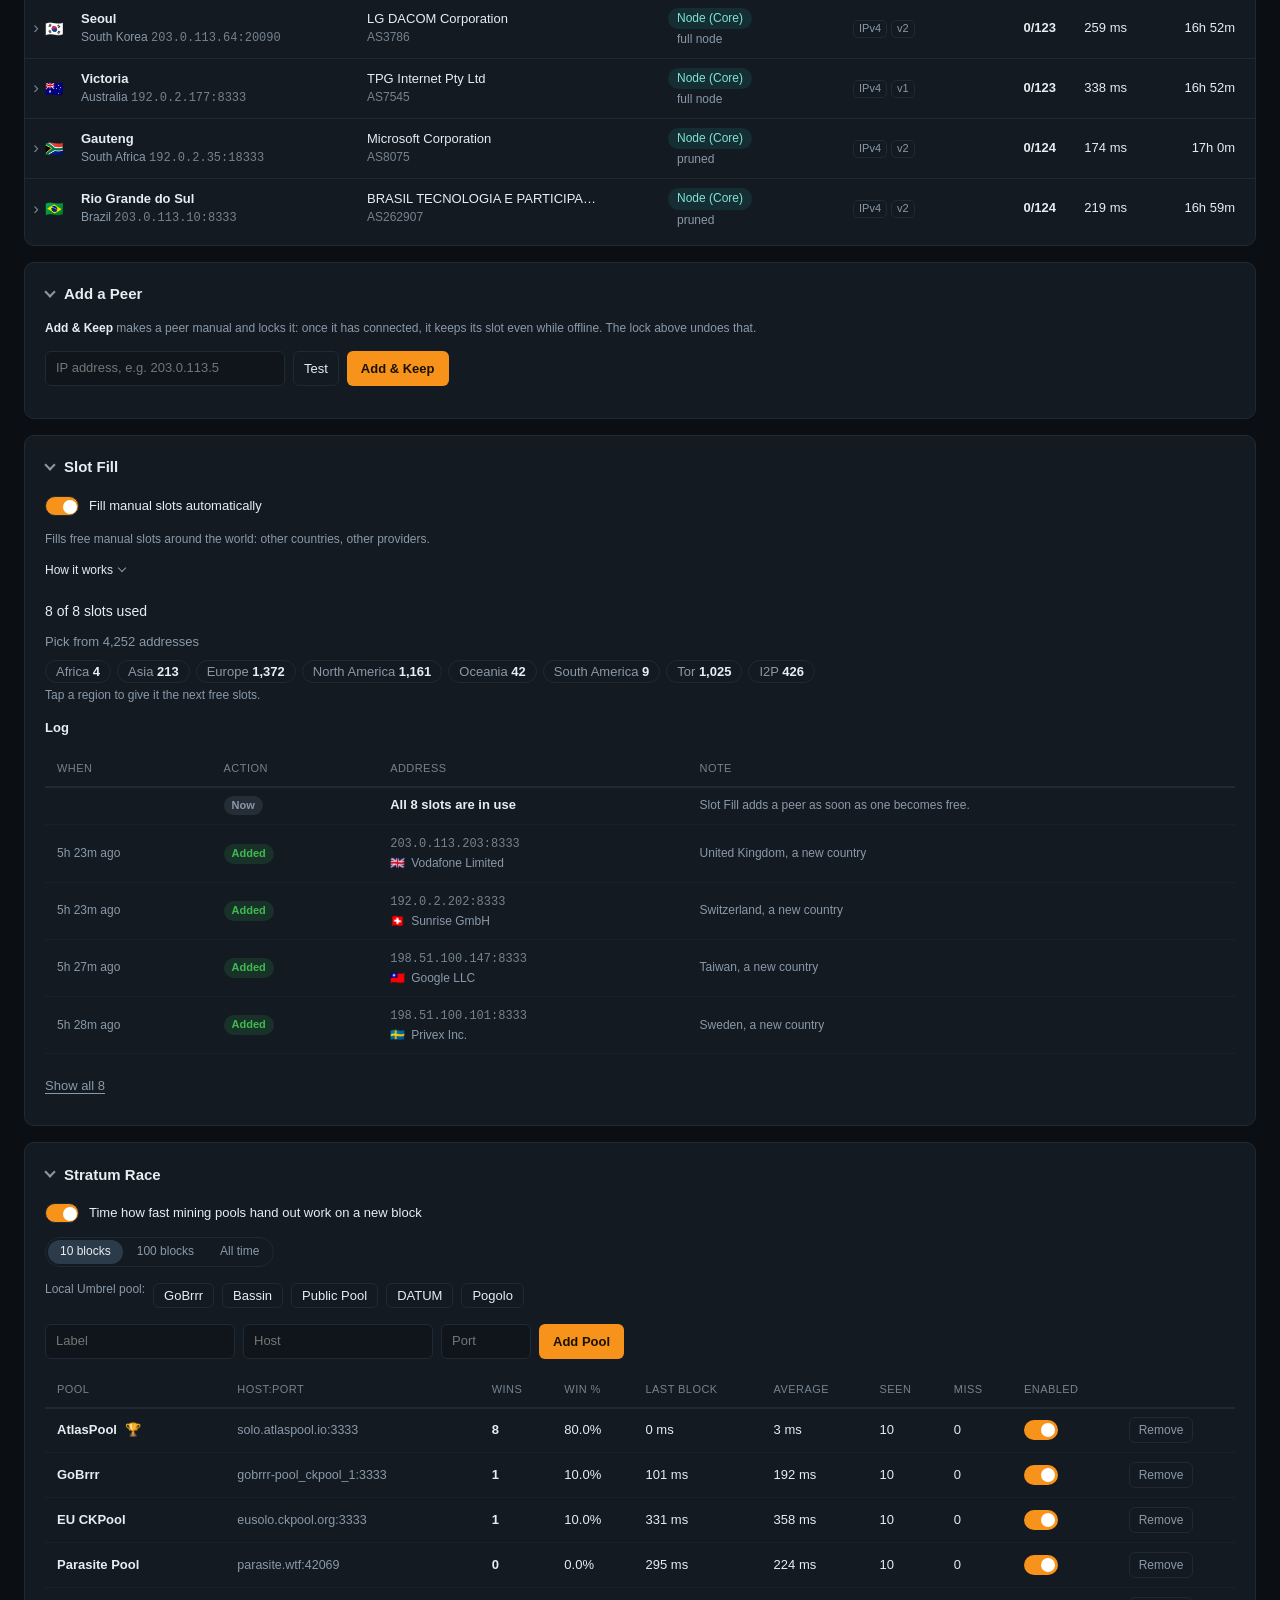
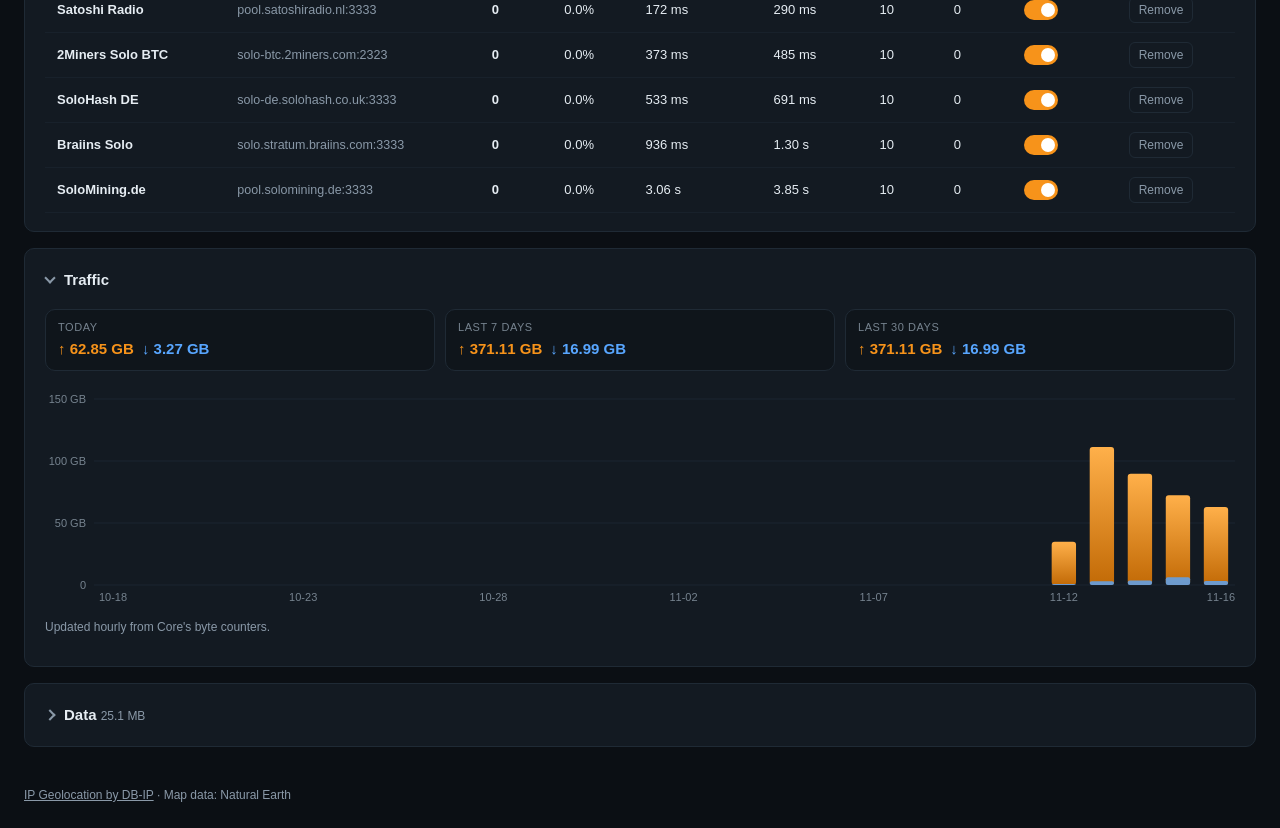
==== commit 1ff1eb37: "Demo: Peer Lab 1.0.1 code, same recorded blocks from 16 Nov 2026 Co-Authored-By: Claude Opus 5.5 <no" ====
--- a/index.html
+++ b/index.html
@@ -217,13 +217,14 @@
         </details>
       </div>
       <!-- What there is to pick from: Core's address book after Slot Fill's
-           own filters, per region on a tap. Only while Slot Fill is on. -->
-      <details class="how slot-book" id="slot-book" hidden>
-        <summary id="slot-book-sum"></summary>
+           own filters, per region on a tap. Only while Slot Fill is on.
+           Always open: folded away, the region choice went unseen (17.11.2026). -->
+      <div class="slot-book" id="slot-book" hidden>
+        <p class="slot-book-sum" id="slot-book-sum"></p>
+        <p class="slot-book-pick" id="slot-book-pick"></p>
         <p class="region-picks" id="slot-book-regions"></p>
         <p class="hint" id="slot-pick-note"></p>
-        <p class="hint">Peers from Core's address book that Core has connected to before, serve blocks and are not connected now.</p>
-      </details>
+      </div>
       <h3>Log</h3>
       <div class="table-wrap">
         <table id="rotation-log-table" class="rotation-log-table">
@@ -262,12 +263,7 @@
         <button type="button" data-range="100" aria-pressed="false">100 blocks</button>
         <button type="button" data-range="all" aria-pressed="false">All time</button>
       </div>
-      <div class="inline-form" id="pool-found" hidden>
-        <span class="hint" id="pool-found-text"></span>
-        <button type="button" data-action="add-found-pools">Add to Stratum Race</button>
-        <button type="button" class="secondary" data-action="dismiss-found-pools">No thanks</button>
-      </div>
-      <div class="inline-form">
+      <div class="inline-form" id="pool-templates">
         <span class="hint">Local Umbrel pool:</span>
         <button type="button" class="secondary" data-action="fill-pool-template" data-template="gobrrr">GoBrrr</button>
         <button type="button" class="secondary" data-action="fill-pool-template" data-template="bassin">Bassin</button>
--- a/style.css
+++ b/style.css
@@ -394,6 +394,8 @@
 /* A peer that has brought a block: its address in green. Only the address - whole green
    rows were a lot of colour for one bit. The orange of the newest block's deliverer stays a row. */
 .peers tr.delivered-ever .addr-txt { color: #56d364; }
+/* "through the Tor proxy" is no address: it stays grey. */
+.peers tr.delivered-ever .addr-txt.via { color: var(--faint); }
 /* The newest block's deliverer, while its star is up - the same two minutes. */
 .peers tr.delivered-now td { background: rgba(247,147,26,.13); }
 
@@ -496,6 +498,8 @@
    whatever is left over. */
 .peers td.peer small.sub { max-width: 320px; }
 .addr-txt { font: 12px ui-monospace, SFMono-Regular, Menlo, monospace; color: var(--faint); }
+/* "through the Tor proxy" in place of an address: words, not an address. */
+.addr-txt.via { font: inherit; font-size: 13px; }
 /* The pill hangs left by its own padding, so its words start where the line under it does. */
 .peers .kind { margin-left: -9px; display: inline-block; max-width: 260px; overflow: hidden; text-overflow: ellipsis; vertical-align: bottom; font-size: 12px; padding: 2px 9px; border-radius: 999px; background: #1a2430; color: var(--text); }
 .peers .kind.first { background: rgba(31,191,171,.12); color: #7fe3d6; }
@@ -565,7 +569,8 @@
 @media (prefers-reduced-motion: reduce) { .sync-ico { animation: none; } }
 .chip.count.syncing, .kinds .chip.syncing { color: #7fe3d6; cursor: help; }
 .chip.syncing .sync-ico { color: #7fe3d6; }
-button.chip.syncing { cursor: pointer; }
+/* A syncing chip that filters is a button like every other kind chip: the hand, not help. */
+button.chip.syncing, .kinds button.chip.syncing { cursor: pointer; }
 
 /* A peer opens with everything known of it on a tap or a click: a row of its
    own under the peer, as wide as the table. Its content is 0 wide and as wide as
@@ -637,7 +642,7 @@
 .block-wait { margin: 0; padding: 12px 16px; color: var(--muted); font-size: 14px; }
 @keyframes arrived { from { background-color: rgba(247, 147, 26, .16); } }
 /* Scrolling back up on a phone: the sections, a tap away. */
-.jump-bar { position: fixed; z-index: 30; left: 50%; top: 8px; transform: translate(-50%, calc(-100% - 16px)); display: flex; gap: 4px; padding: 4px; border-radius: 999px; background: rgba(17, 24, 32, .92); border: 1px solid var(--border); box-shadow: 0 4px 16px rgba(0, 0, 0, .35); transition: transform .2s ease; max-width: calc(100vw - 16px); }
+.jump-bar { position: fixed; z-index: 30; left: 50%; top: 8px; transform: translate(-50%, calc(-100% - 16px)); display: flex; gap: 4px; padding: 4px; border-radius: 999px; background: rgb(17, 24, 32); border: 1px solid var(--border); box-shadow: 0 4px 16px rgba(0, 0, 0, .35); transition: transform .2s ease; max-width: calc(100vw - 16px); }
 /* --jump-top: below the open inbound list's bar while that is pinned
    (3-render.js). Only in the shown state: hidden, the bar stays off-screen
    whatever it is, and does not flash over the bar as that pins. */
@@ -785,11 +790,18 @@
   .cards.cards .peers tr.weak .pc .pc-land { color: var(--muted); font-weight: 500; }
   .cards.cards .pc .pc-land .flag { display: inline-block; width: 22px; margin-right: 7px; font-size: 15px; line-height: 1; text-align: center; vertical-align: -1px; }
   .cards.cards .pc .pc-sub2 { font-size: 12px; color: var(--muted); padding-left: 29px; }
-  .cards.cards .pc .pc-net { font-size: 12px; color: var(--muted); }
+  /* As in the table: the marks in a slot of their own and the pill's words over the
+     provider, so a mark does not push one pill out of line with the others. The slot
+     holds two marks, 🔒 ⚡ being common, in WebKit's wider emoji too; only the rare
+     third widens it. The words start 6px past the slot (the gap, less the 9px the
+     row hangs left, plus the pill's own 9px). */
+  .cards.cards .pc { --mark-slot: 42px; }
+  .cards.cards .pc .pc-net { font-size: 12px; color: var(--muted); padding-left: calc(var(--mark-slot) + 6px); }
   /* Every card one height: a mark or a smaller pill must not add a pixel. */
-  .cards.cards .pc .pc-what { display: flex; align-items: center; gap: 5px; }
-  .cards.cards .pc .pc-what .kind { flex: 0 1 auto; min-width: 0; margin-left: 0; max-width: 100%; line-height: 16px; }
-  .cards.cards .pc .pc-what .hb { flex: none; line-height: 1; font-size: 12px; }
+  .cards.cards .pc > .pc-what { display: grid; grid-template-columns: minmax(var(--mark-slot), max-content) minmax(0, max-content); align-items: center; gap: 6px; margin-left: -9px; }
+  .cards.cards .pc .pc-what .hb-marks { gap: 3px; }
+  .cards.cards .pc .pc-what .kind { min-width: 0; margin-left: 0; max-width: 100%; line-height: 16px; }
+  .cards.cards .pc .pc-what .hb { flex: none; line-height: 1; }
 }
 @container pcards (min-width: 700px) {
   .cards.cards table tr td.k-peer .pc { grid-template-columns: minmax(0, 1.2fr) minmax(0, 1fr) 96px 84px; }
@@ -967,7 +979,7 @@
 .panel .pill.rotation-now { background: rgba(138,153,168,.15); color: var(--muted); }
 .panel .pill.rotation-trial { background: rgba(247,147,26,.15); color: var(--accent); }
 .panel .pill.rotation-manual { background: rgba(57,135,229,.15); color: #6aa8f0; }
-.panel .pill.rotation-retire { background: rgba(138,153,168,.15); color: var(--muted); }
+.panel .pill.rotation-retire, .panel .pill.rotation-bumped { background: rgba(138,153,168,.15); color: var(--muted); }
 .panel .pill.rotation-disconnect, .panel .pill.rotation-unmanual { background: rgba(138,153,168,.15); color: var(--muted); }
 .panel .pill.rotation-rejected { background: rgba(248,81,73,.15); color: var(--bad, #f85149); }
 /* The Add-a-Peer result line. "not reachable" is a perfectly good answer
@@ -1522,7 +1534,11 @@
 /* Slot Fill: the regions as switches (15.11.2026). Off, an outline; picked,
    filled orange like the page's other buttons. Under .panel, whose buttons
    are orange by default (the rule above). */
-.region-picks { display: flex; flex-wrap: wrap; gap: 6px; margin: 8px 0 4px; }
+.slot-book { margin-top: 14px; }
+.slot-book p { margin: 0; }
+.slot-book-sum { color: var(--text); }
+.slot-book-pick { margin-top: 12px !important; color: var(--muted); font-size: 13px; }
+.region-picks { display: flex; flex-wrap: wrap; gap: 6px; margin: 8px 0 4px !important; }
 .panel .region-pick { font-size: 13px; font-weight: 500; color: var(--muted); background: transparent; border: 1px solid var(--border); border-radius: 999px; padding: 3px 10px; }
 .panel .region-pick b { color: var(--text); font-weight: 600; font-variant-numeric: tabular-nums; }
 .panel .region-pick:hover:not(:disabled) { color: var(--text); border-color: var(--muted); }
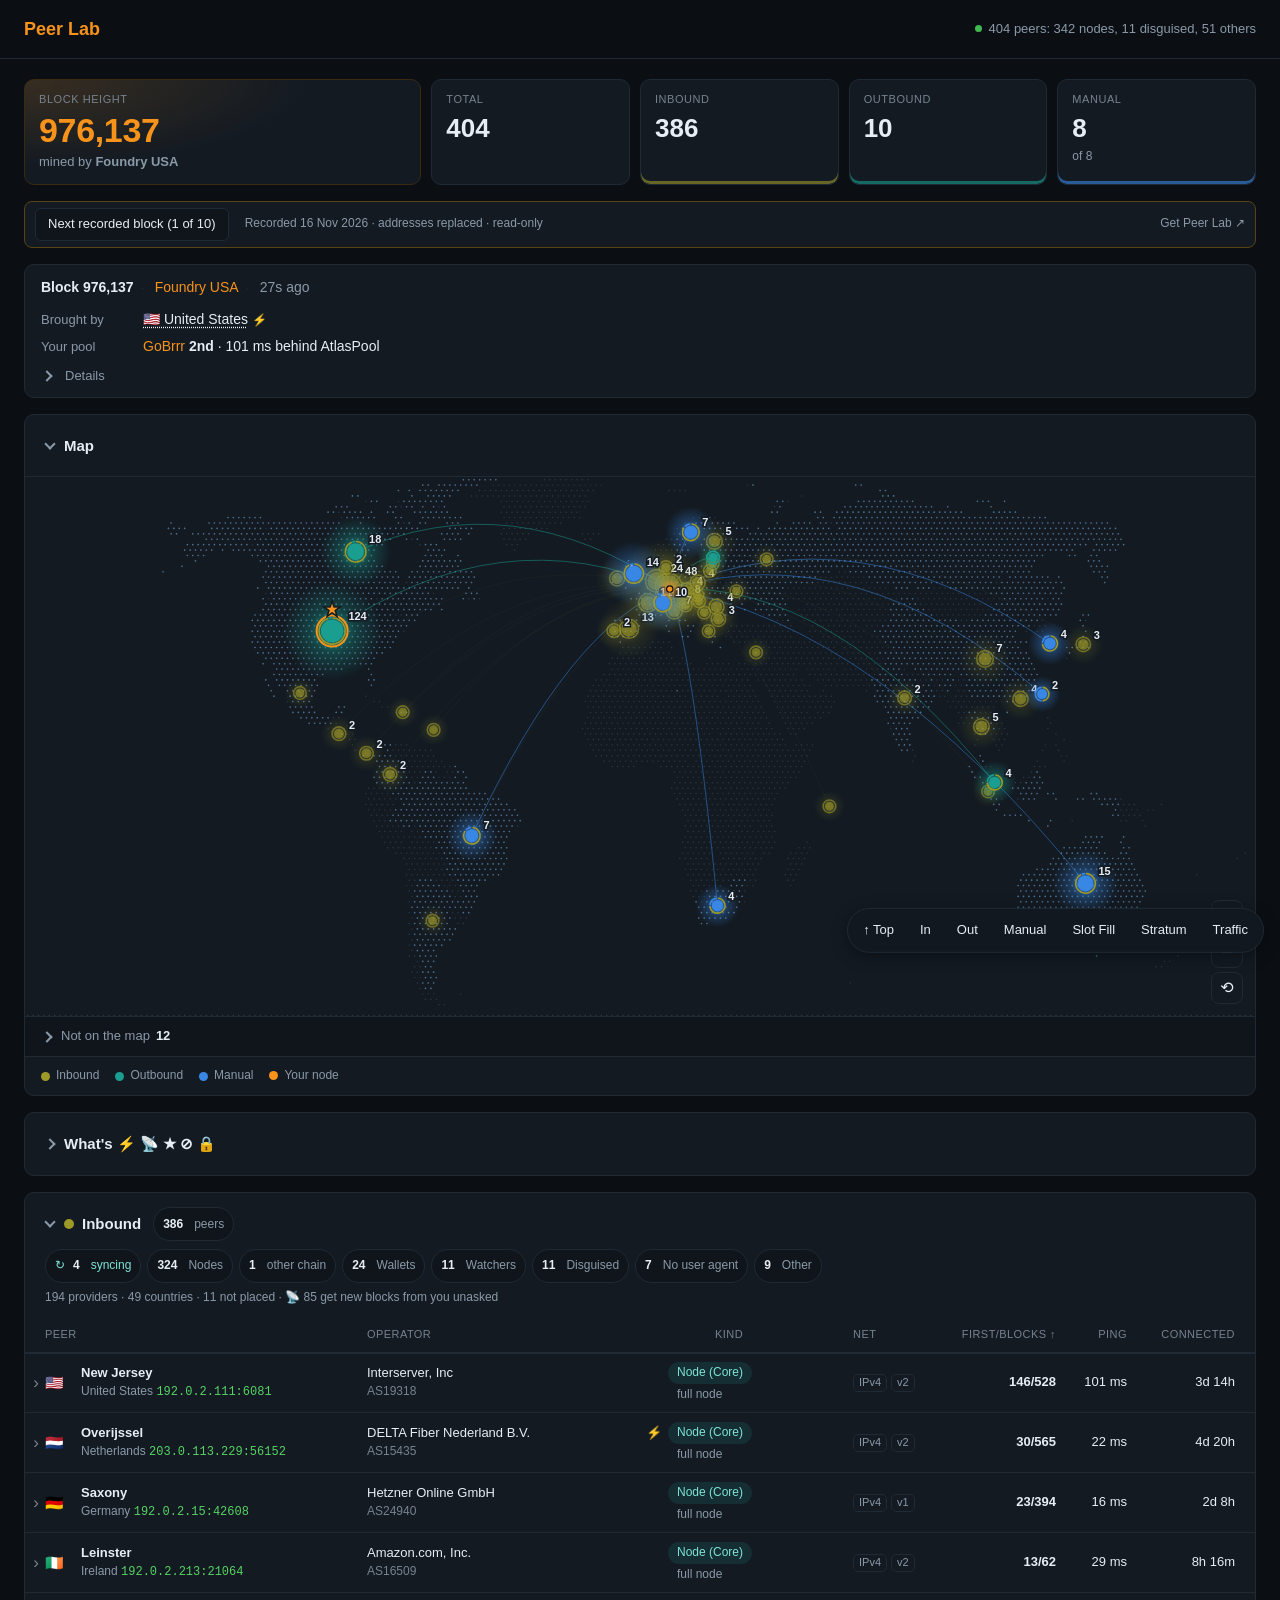
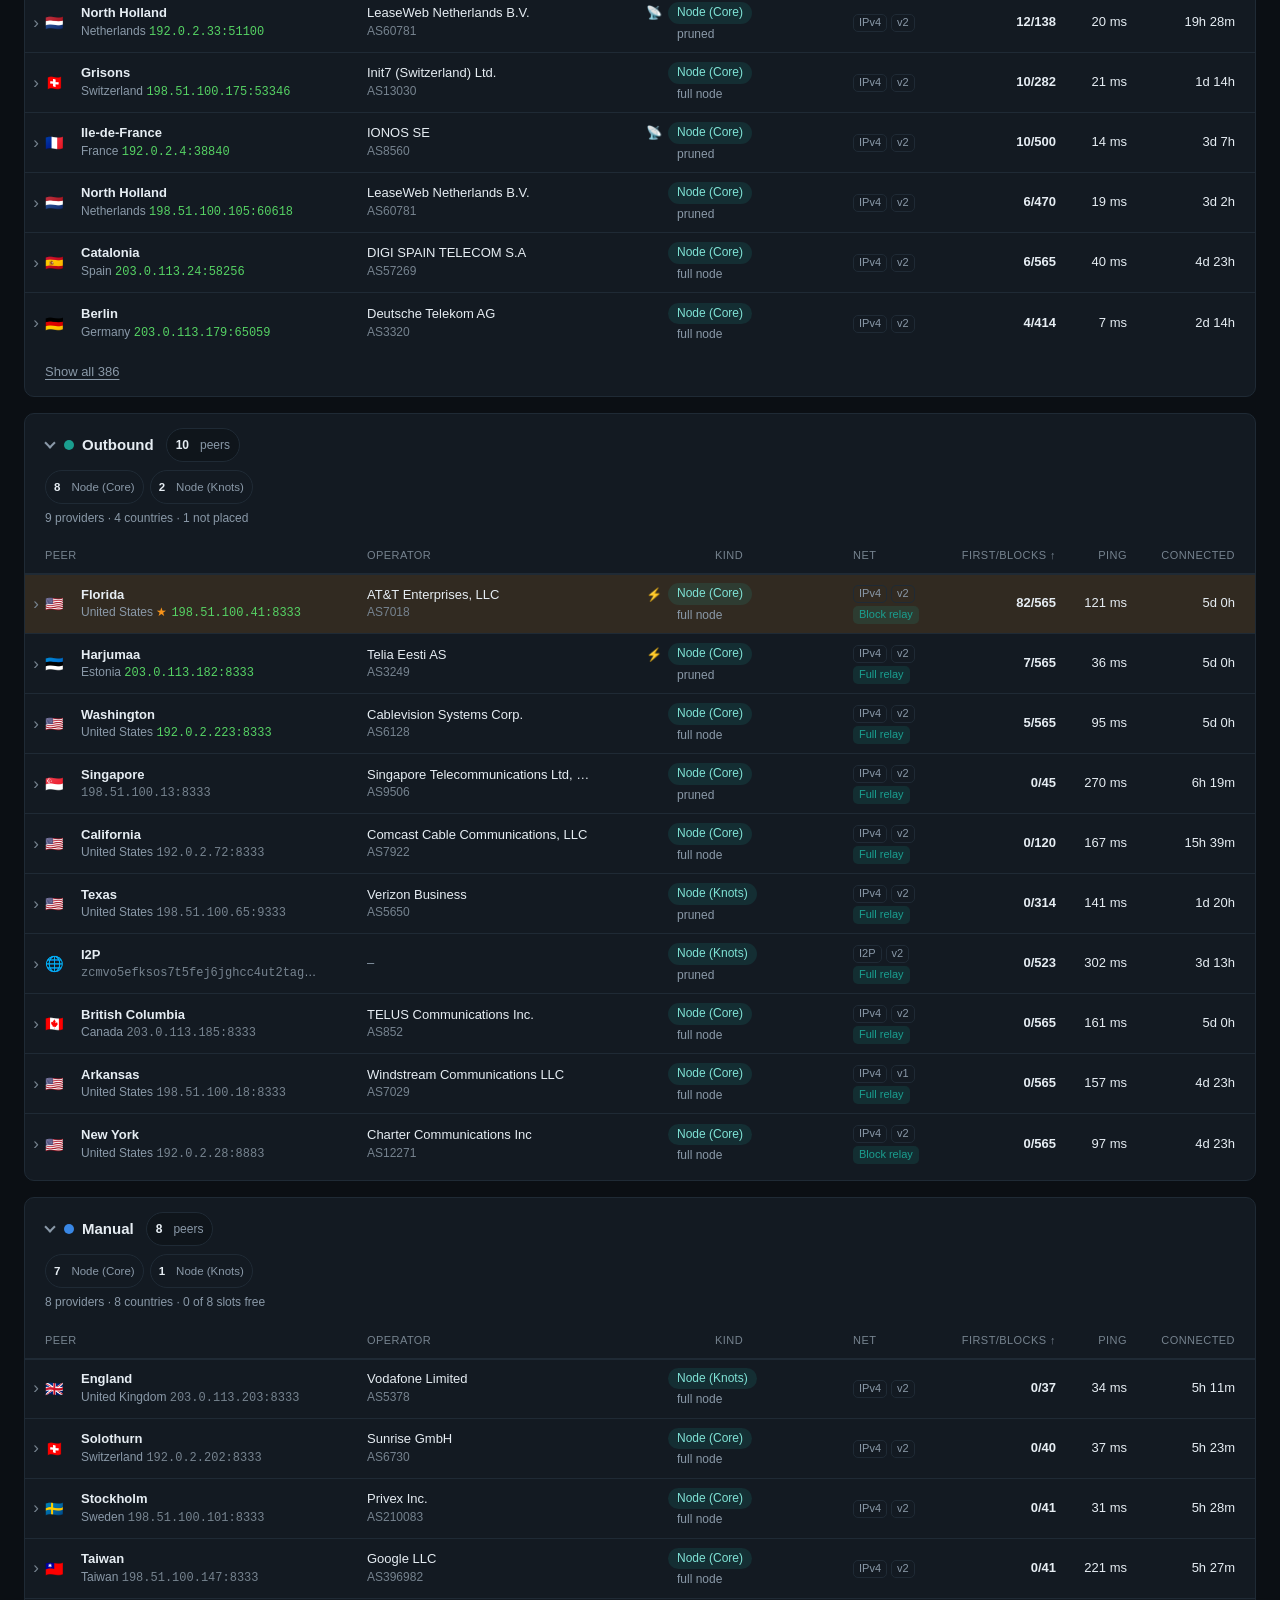
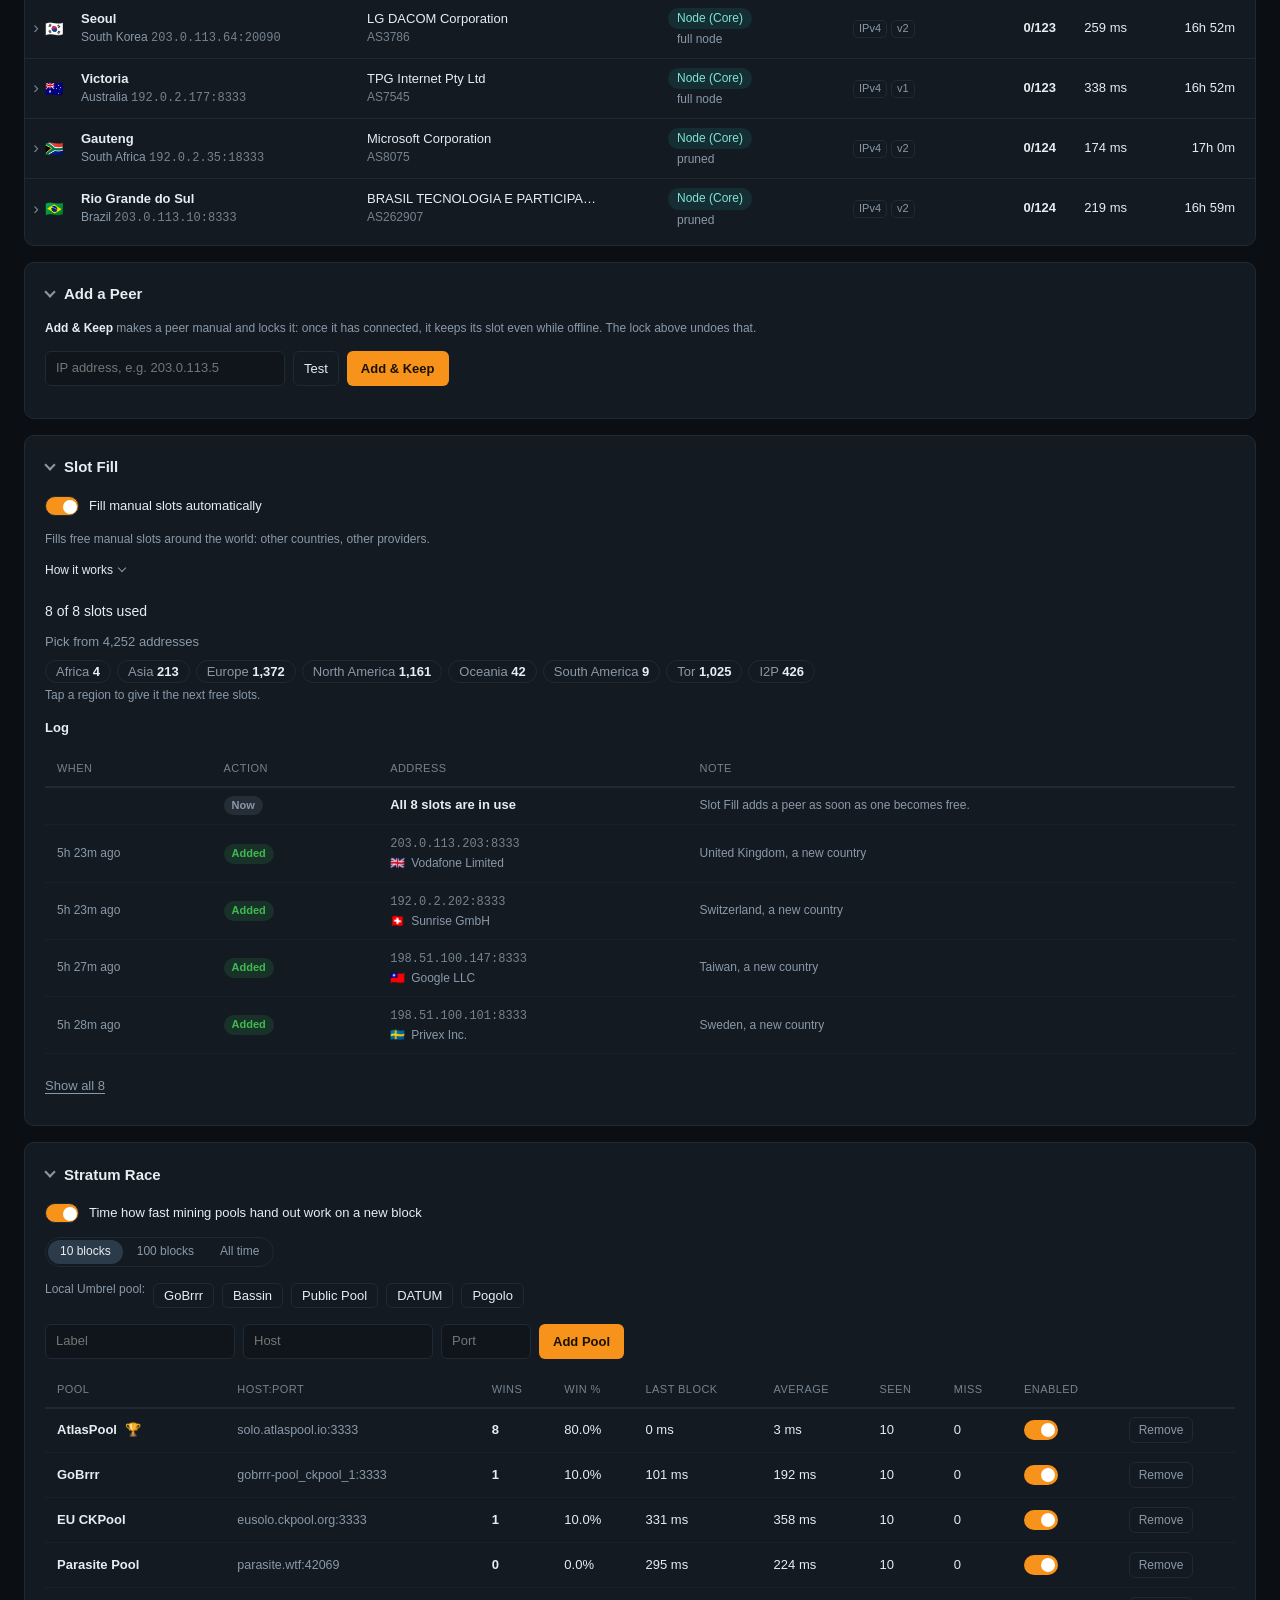
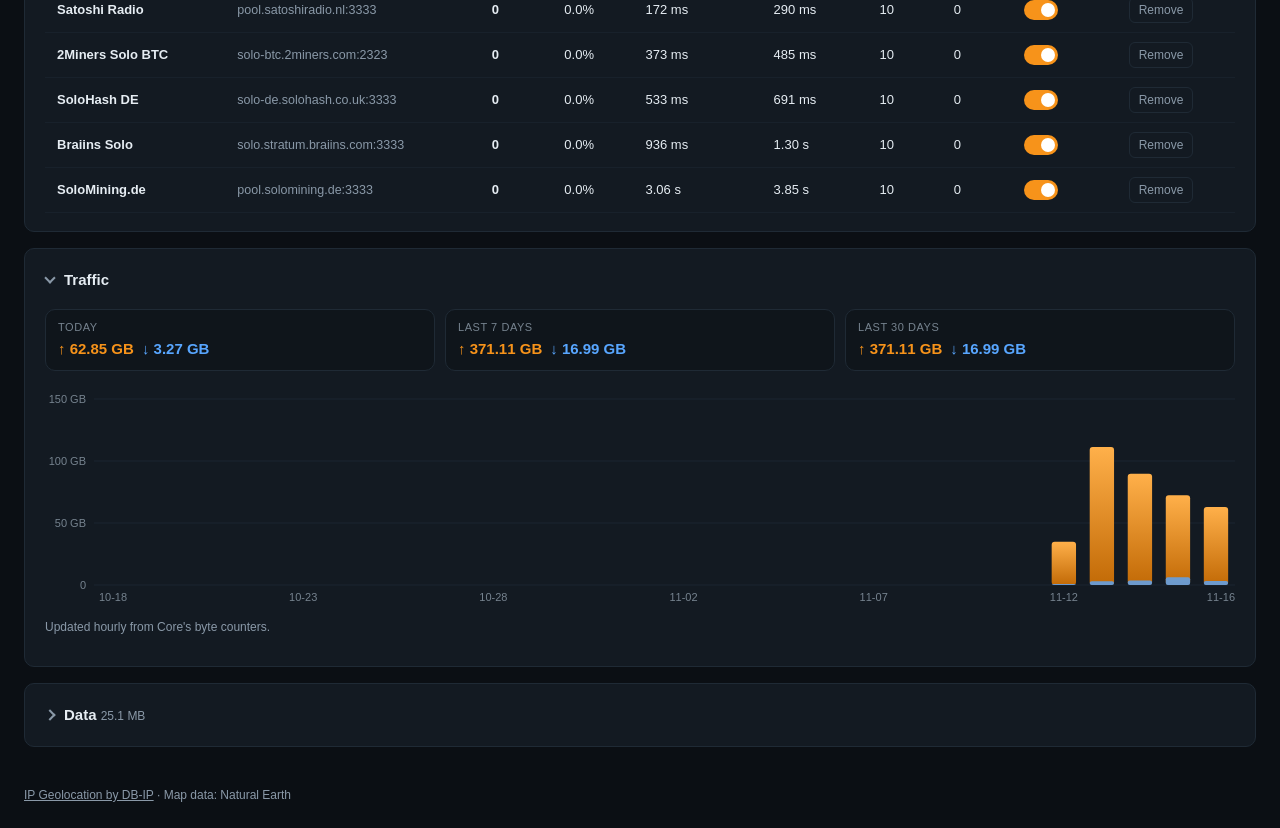
==== commit 477bc9c2: "Demo banner says the demo is read-only Co-Authored-By: Claude Opus 5.5 <noreply@anthropic.com>" ====
--- a/index.html
+++ b/index.html
@@ -45,7 +45,7 @@
       </div>
     </section>
 
-    <div class="banner banner-demo" id="demo" hidden style="display:flex;flex-wrap:wrap;align-items:center;gap:6px 16px;padding:6px 10px"><button type="button" class="btn" id="demo-block">Next recorded block</button><span style="flex:1 1 auto;color:var(--muted);font-size:12px">Recorded 16&nbsp;Nov&nbsp;2026 · addresses replaced</span><a href="https://github.com/benunskilled/peer-lab" style="color:var(--muted);font-size:12px;text-decoration:none;white-space:nowrap">Get Peer Lab &#8599;</a></div>
+    <div class="banner banner-demo" id="demo" hidden style="display:flex;flex-wrap:wrap;align-items:center;gap:6px 16px;padding:6px 10px"><button type="button" class="btn" id="demo-block">Next recorded block</button><span style="flex:1 1 auto;color:var(--muted);font-size:12px">Recorded 16&nbsp;Nov&nbsp;2026 · addresses replaced · read-only</span><a href="https://github.com/benunskilled/peer-lab" style="color:var(--muted);font-size:12px;text-decoration:none;white-space:nowrap">Get Peer Lab &#8599;</a></div>
     <!-- Fixed at the foot of the screen: up in the page, a reader down in the
          lists never saw that the page had stopped or could not reach the list. -->
     <div class="bottom-bars">
